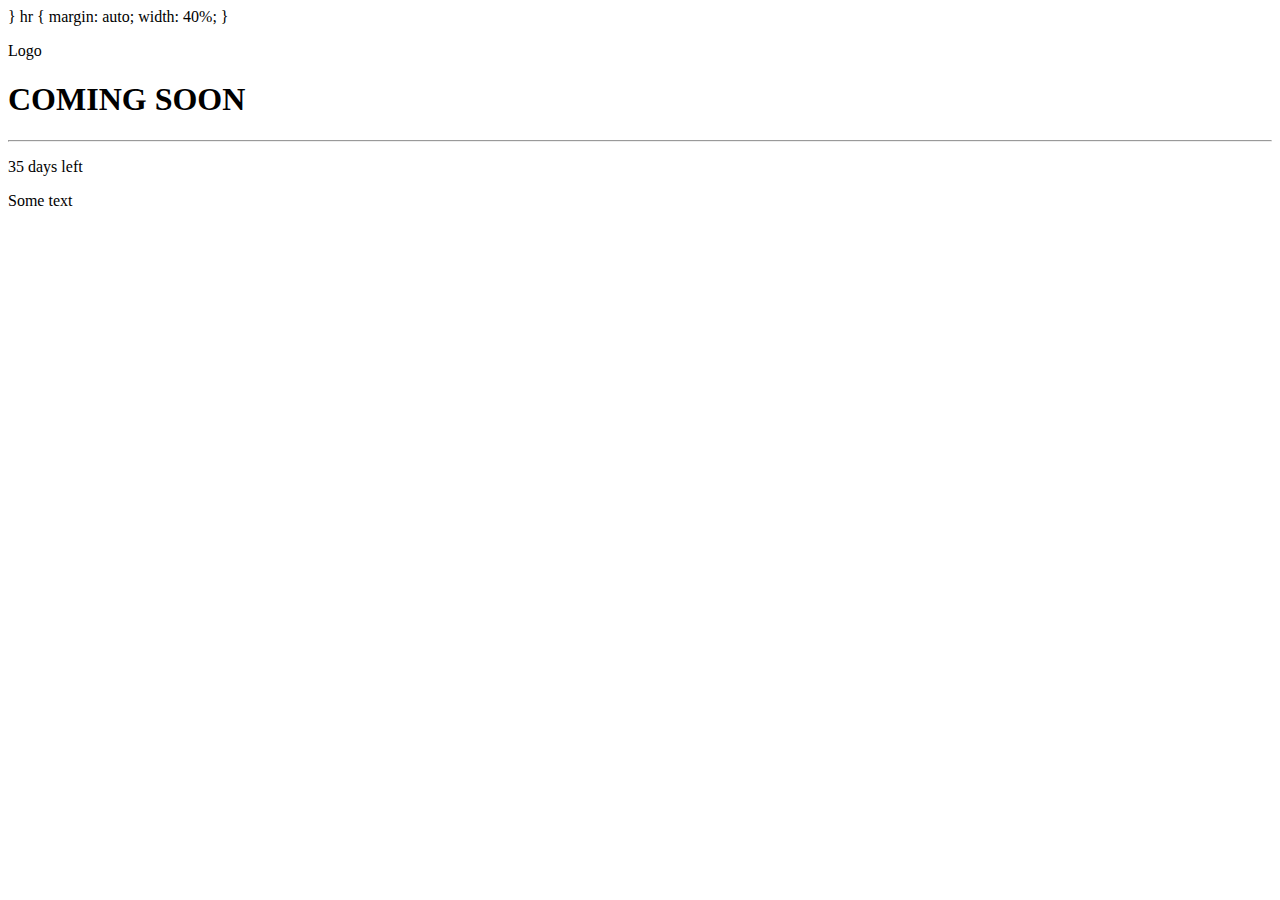
==== index.html @ 18222522 "Create index.html" ====
}

hr {
  margin: auto;
  width: 40%;
}
</style>
<body>

<div class="bgimg">
  <div class="topleft">
    <p>Logo</p>
  </div>
  <div class="middle">
    <h1>COMING SOON</h1>
    <hr>
    <p>35 days left</p>
  </div>
  <div class="bottomleft">
    <p>Some text</p>
  </div>
</div>

</body>
</html>
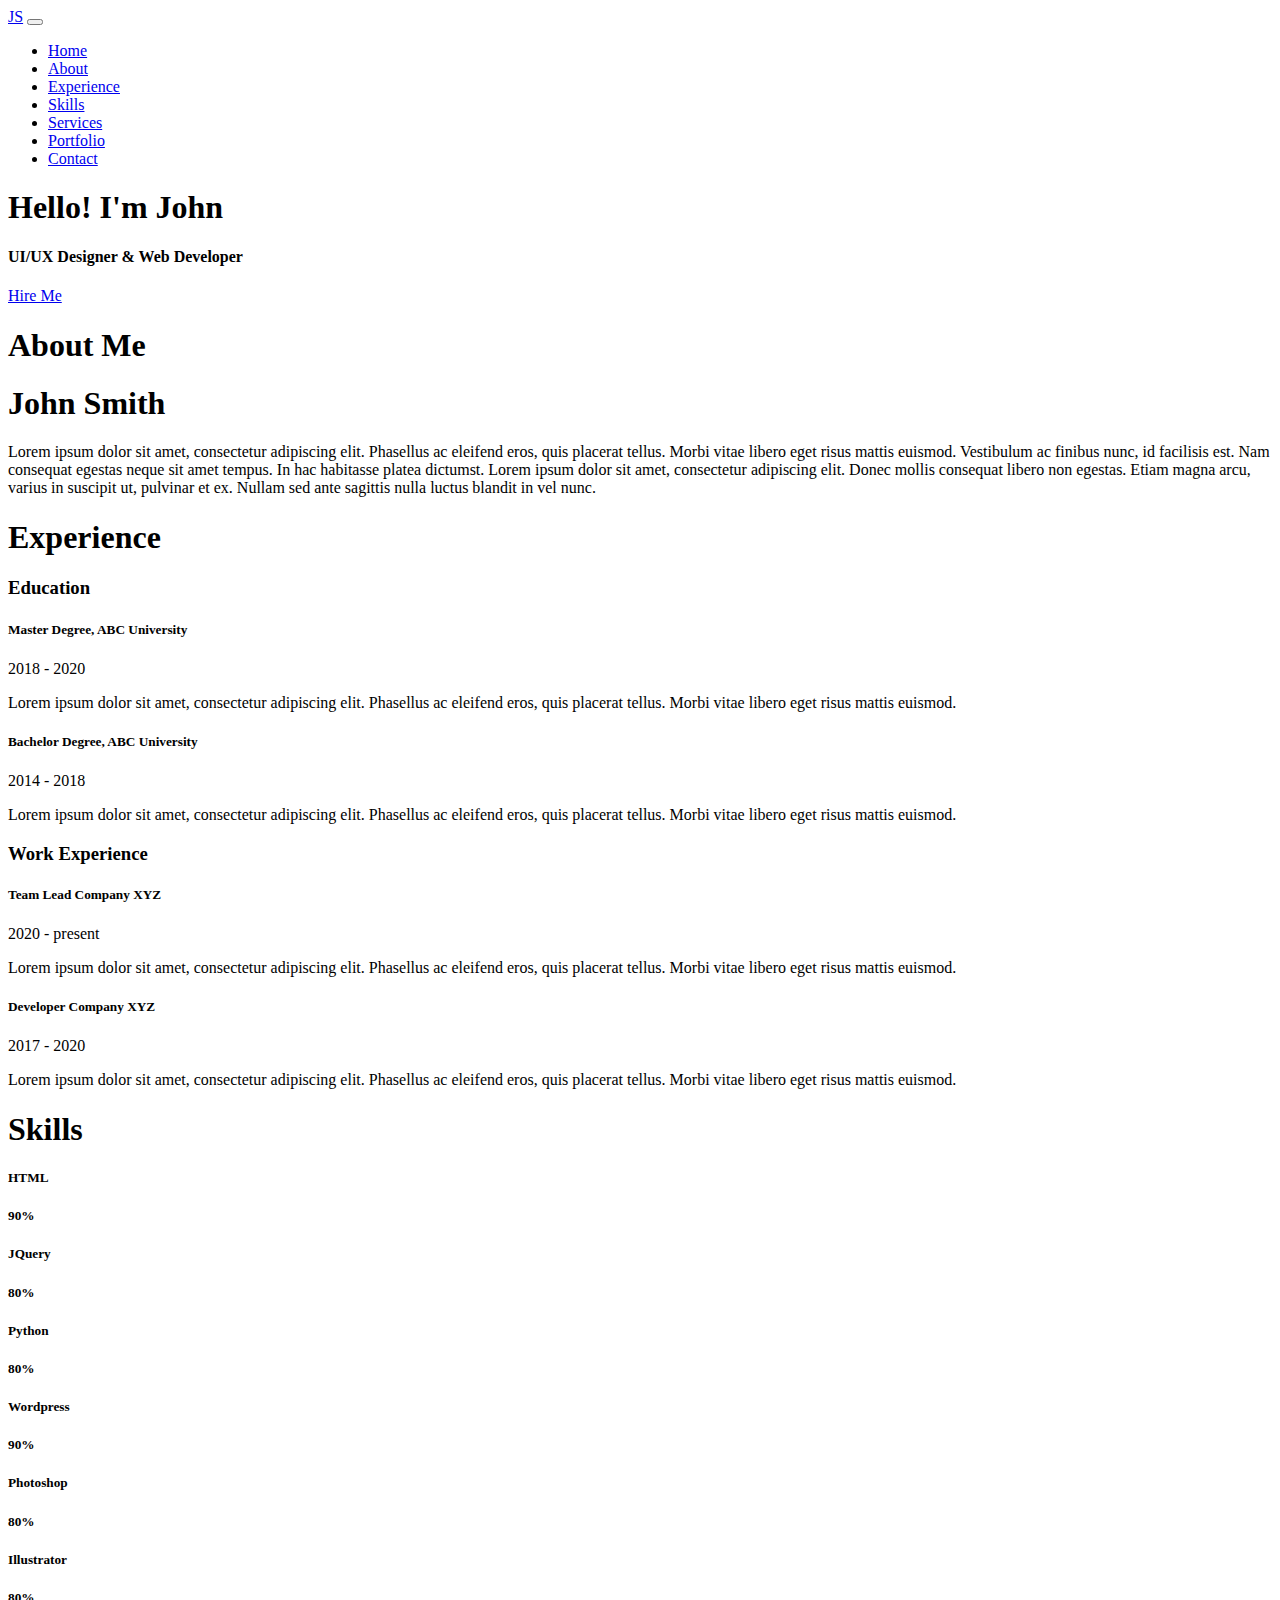
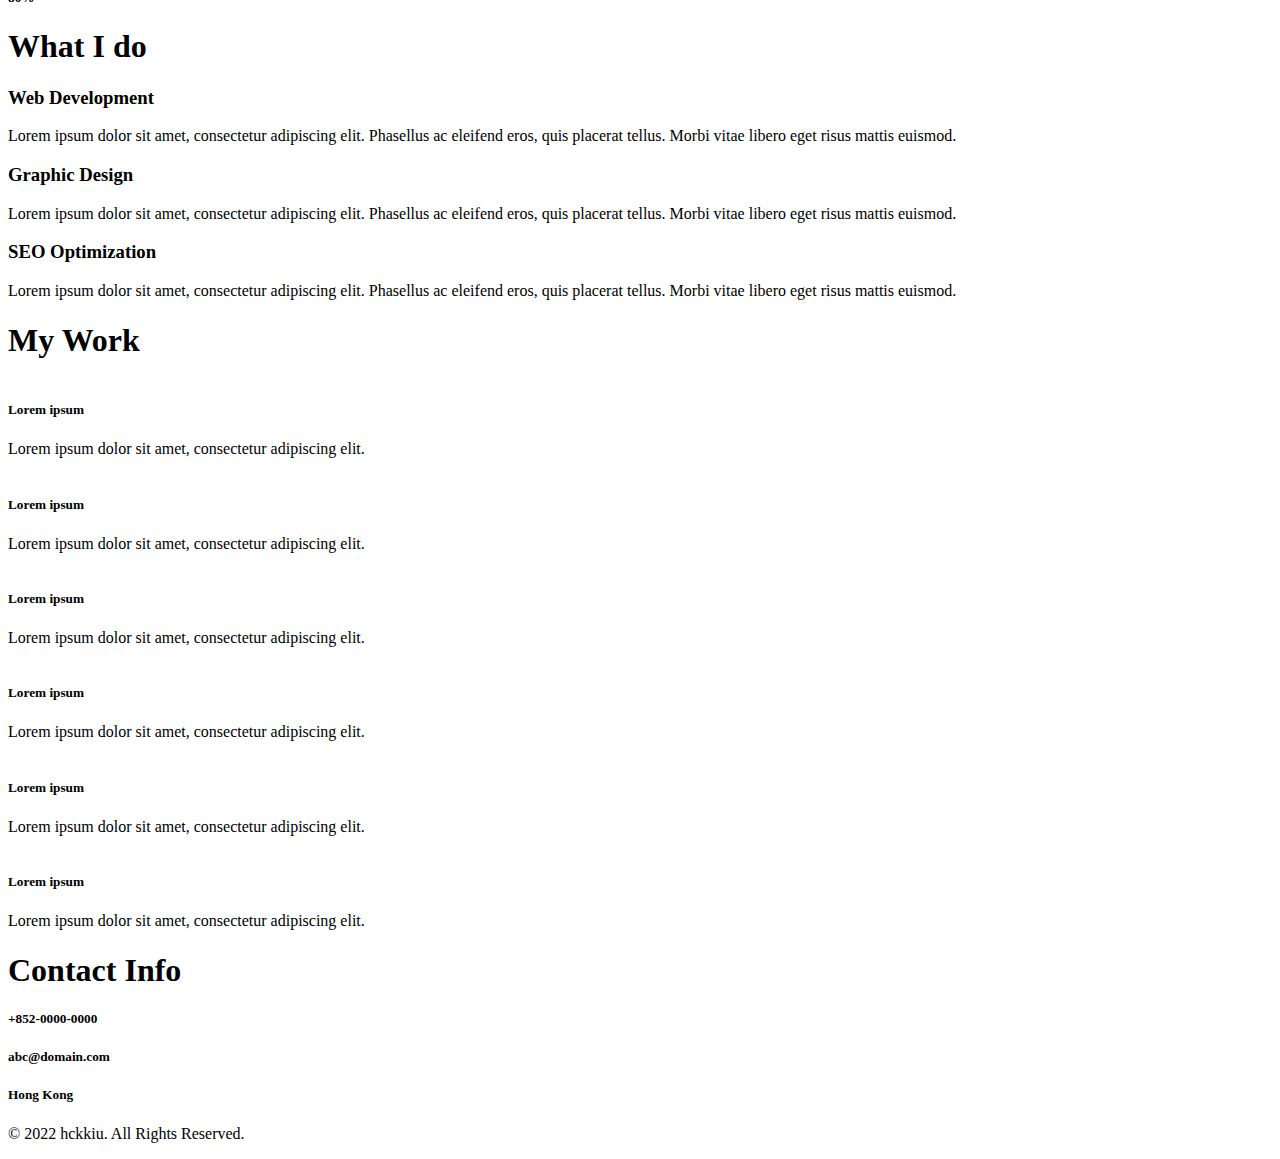
==== commit c8aed374: "Add files via upload" ====
--- a/index.html
+++ b/index.html
@@ -1,25 +1,341 @@
-}
-
-hr {
-  margin: auto;
-  width: 40%;
-}
-</style>
+<!-- View on GitHub
+https://hckkiu.github.io/resume-template/ -->
+
+
+
+<html>
+<head>
+    <meta charset="utf-8">
+    <meta name="viewport" content="width=device-width, initial-scale=1">
+    <link href="https://cdn.jsdelivr.net/npm/bootstrap@5.1.3/dist/css/bootstrap.min.css" rel="stylesheet" integrity="sha384-1BmE4kWBq78iYhFldvKuhfTAU6auU8tT94WrHftjDbrCEXSU1oBoqyl2QvZ6jIW3" crossorigin="anonymous">
+    <link rel="stylesheet" href="https://hckkiu.github.io/resume-template/style.css">
+    <link rel="stylesheet" href="https://hckkiu.github.io/resume-template/color.css">
+    <script src="https://kit.fontawesome.com/9209300180.js" crossorigin="anonymous"></script>
+    <title>John Smith | Web Developer</title>
+</head>
 <body>
 
-<div class="bgimg">
-  <div class="topleft">
-    <p>Logo</p>
-  </div>
-  <div class="middle">
-    <h1>COMING SOON</h1>
-    <hr>
-    <p>35 days left</p>
-  </div>
-  <div class="bottomleft">
-    <p>Some text</p>
-  </div>
-</div>
-
+    <nav class="navbar navbar-expand-lg navbar-light bg-white fixed-top" id="Navbar">
+        <div class="container">
+            <a class="navbar-brand text-accent-4 fw-bold" href="#">JS</a>
+            <button class="navbar-toggler" type="button" data-bs-toggle="collapse" data-bs-target="#navbarNav" aria-controls="navbarNav" aria-expanded="false" aria-label="Toggle navigation">
+                <span class="navbar-toggler-icon"></span>
+            </button>
+            <div class="collapse navbar-collapse" id="navbarNav">
+                <ul class="navbar-nav ms-auto">
+                    <li class="nav-item mx-2">
+                        <a class="nav-link" href="#Home">Home</a>
+                    </li>
+                    <li class="nav-item mx-2">
+                        <a class="nav-link" href="#About">About</a>
+                    </li>
+                    <li class="nav-item mx-2">
+                        <a class="nav-link" href="#Experience">Experience</a>
+                    </li>
+                    <li class="nav-item mx-2">
+                        <a class="nav-link" href="#Skills">Skills</a>
+                    </li>
+                    <li class="nav-item mx-2">
+                        <a class="nav-link" href="#Services">Services</a>
+                    </li>
+                    <li class="nav-item mx-2">
+                        <a class="nav-link" href="#Portfolio">Portfolio</a>
+                    </li>
+                    <li class="nav-item mx-2">
+                        <a class="nav-link" href="#Contact">Contact</a>
+                    </li>
+                </ul>
+            </div>
+        </div>
+    </nav>
+
+    <section id="Home">
+        <div class="container h-100">
+            <div class="row h-100">
+                <div class="col-12  col-md-10 mx-auto my-auto">
+                    <h1 class="display-3 fw-medium text-light-grey">Hello! I'm 
+                        <span class="fw-semibold text-accent-4">John</span>
+                    </h1>
+                    <h4 class="text-light-grey mb-4">UI/UX Designer & Web Developer</h4>
+                    <a class="btn bg-accent-4 text-white fw-medium" style="width: fit-content;" href="#Contact">Hire Me</a>
+                </div>
+            </div>
+        </div>
+    </section>
+
+    
+    <section class="bg-light-grey px-5" id="About">
+        <div class="container">
+            <div class="row">
+                <div class="col-12 col-md-4 my-auto">
+                    <h1 class="text-center pb-3">About Me</h3>
+                    <h1 class="display-4 text-center text-accent-4 text-cursive">John Smith</h1>
+                </div>
+                <div class="col-12 col-md-8 lh-lg">
+                    <p>Lorem ipsum dolor sit amet, consectetur adipiscing elit. Phasellus ac eleifend eros, quis placerat tellus. Morbi vitae libero eget risus mattis euismod. Vestibulum ac finibus nunc, id facilisis est. Nam consequat egestas neque sit amet tempus. In hac habitasse platea dictumst. Lorem ipsum dolor sit amet, consectetur adipiscing elit. Donec mollis consequat libero non egestas. Etiam magna arcu, varius in suscipit ut, pulvinar et ex. Nullam sed ante sagittis nulla luctus blandit in vel nunc.</p>
+                </div>
+            </div>
+        </div>
+    </section>
+    
+    <section class="bg-white" id="Experience">
+        <div class="container">
+            <div class="row">
+                <h1 class="col-12 text-center fw-semibold py-3">Experience</h1>
+            </div>
+            <div class="row">
+                <div class="col-12 col-md-6 px-5 py-4">
+                    <i class="fa-solid fa-graduation-cap h1"></i>
+                    <h3 class="ps-2 py-2 fw-semibold d-inline-block">Education</h3>
+                    <div class="pb-3">
+                        <h5>Master Degree, <span class="text-accent-4 fw-bold">ABC University</span></h5>
+                        <p class="mb-0 py-1 fst-italic">2018 - 2020</p>
+                        <p>Lorem ipsum dolor sit amet, consectetur adipiscing elit. Phasellus ac eleifend eros, quis placerat tellus. Morbi vitae libero eget risus mattis euismod. </p>
+                    </div>
+                    <div class="pb-3">
+                        <h5>Bachelor Degree, <span class="text-accent-4 fw-bold">ABC University</span></h5>
+                        <p class="mb-0 py-1 fst-italic">2014 - 2018</p>
+                        <p>Lorem ipsum dolor sit amet, consectetur adipiscing elit. Phasellus ac eleifend eros, quis placerat tellus. Morbi vitae libero eget risus mattis euismod. </p>
+                    </div>
+                </div>
+                <div class="col-12 col-md-6 px-5 py-4  border-start">
+                    <i class="fa-solid fa-briefcase h1"></i>
+                    <h3 class="ps-2 py-2 fw-semibold d-inline-block">Work Experience</h3>
+                    <div class="pb-3">
+                        <h5>Team Lead <span class="text-accent-4 fw-bold">Company XYZ</span></h5>
+                        <p class="mb-0 py-1 fst-italic">2020 - present</p>
+                        <p>Lorem ipsum dolor sit amet, consectetur adipiscing elit. Phasellus ac eleifend eros, quis placerat tellus. Morbi vitae libero eget risus mattis euismod. </p>
+                    </div>
+                    <div class="pb-3">
+                        <h5>Developer <span class="text-accent-4 fw-bold">Company XYZ</span></h5>
+                        <p class="mb-0 py-1 fst-italic">2017 - 2020</p>
+                        <p>Lorem ipsum dolor sit amet, consectetur adipiscing elit. Phasellus ac eleifend eros, quis placerat tellus. Morbi vitae libero eget risus mattis euismod. </p>
+                    </div>
+                </div>
+            </div>
+        </div>
+    </section>
+
+    <section class="bg-light-grey" id="Skills">
+        <div class="container">
+            <div class="row">
+                <h1 class="col-12 text-center fw-semibold py-3">Skills</h1>
+            </div>
+            <div class="row">
+                <div class="col-12 col-md-6 px-5 pt-4 pt-0 pt-md-4">
+                    <div class="row py-3">
+                        <div class="col-12 col-md-4">
+                            <h5 class="d-inline-block pe-1 pe-5">HTML</h5>
+                        </div>
+                        <div class="col-12 col-md-8">
+                            <span class="bg-accent-4 skills-circle"></span>
+                            <span class="bg-accent-4 skills-circle"></span>
+                            <span class="bg-accent-4 skills-circle"></span>
+                            <span class="bg-accent-4 skills-circle"></span>
+                            <span class="bg-accent-4 skills-circle"></span>
+                            <span class="bg-accent-4 skills-circle"></span>
+                            <span class="bg-accent-4 skills-circle"></span>
+                            <span class="bg-accent-4 skills-circle"></span>
+                            <span class="bg-accent-4 skills-circle"></span>
+                            <span class="bg-light-grey-2 skills-circle"></span>
+                            <h5 class="d-inline-block ms-2 px-3 py-1 text-white fw-bold bg-accent-4" style="border-radius: 8px;">90%</h5>
+                        </div>
+                    </div>
+                    <div class="row py-3">
+                        <div class="col-12 col-md-4">
+                            <h5 class="d-inline-block pe-1 pe-5">JQuery</h5>
+                        </div>
+                        <div class="col-12 col-md-8">
+                        <span class="bg-accent-4 skills-circle"></span>
+                        <span class="bg-accent-4 skills-circle"></span>
+                        <span class="bg-accent-4 skills-circle"></span>
+                        <span class="bg-accent-4 skills-circle"></span>
+                        <span class="bg-accent-4 skills-circle"></span>
+                        <span class="bg-accent-4 skills-circle"></span>
+                        <span class="bg-accent-4 skills-circle"></span>
+                        <span class="bg-accent-4 skills-circle"></span>
+                        <span class="bg-light-grey-2 skills-circle"></span>
+                        <span class="bg-light-grey-2 skills-circle"></span>
+                        <h5 class="d-inline-block ms-2 px-3 py-1 text-white fw-bold bg-accent-4" style="border-radius: 8px;">80%</h5>
+                    </div>
+                    </div>
+                    <div class="row py-3">
+                        <div class="col-12 col-md-4">
+                            <h5 class="d-inline-block pe-1 pe-5">Python</h5>
+                        </div>
+                        <div class="col-12 col-md-8">
+                        <span class="bg-accent-4 skills-circle"></span>
+                        <span class="bg-accent-4 skills-circle"></span>
+                        <span class="bg-accent-4 skills-circle"></span>
+                        <span class="bg-accent-4 skills-circle"></span>
+                        <span class="bg-accent-4 skills-circle"></span>
+                        <span class="bg-accent-4 skills-circle"></span>
+                        <span class="bg-accent-4 skills-circle"></span>
+                        <span class="bg-accent-4 skills-circle"></span>
+                        <span class="bg-light-grey-2 skills-circle"></span>
+                        <span class="bg-light-grey-2 skills-circle"></span>
+                        <h5 class="d-inline-block ms-2 px-3 py-1 text-white fw-bold bg-accent-4" style="border-radius: 8px;">80%</h5>
+                    </div>
+                    </div>
+                </div>
+                <div class="col-12 col-md-6 px-5 pt-0 pt-md-4 pb-4">
+                    <div class="row py-3">
+                        <div class="col-12 col-md-4">
+                            <h5 class="d-inline-block pe-1 pe-5">Wordpress</h5>
+                        </div>
+                        <div class="col-12 col-md-8">
+                            <span class="bg-accent-4 skills-circle"></span>
+                            <span class="bg-accent-4 skills-circle"></span>
+                            <span class="bg-accent-4 skills-circle"></span>
+                            <span class="bg-accent-4 skills-circle"></span>
+                            <span class="bg-accent-4 skills-circle"></span>
+                            <span class="bg-accent-4 skills-circle"></span>
+                            <span class="bg-accent-4 skills-circle"></span>
+                            <span class="bg-accent-4 skills-circle"></span>
+                            <span class="bg-accent-4 skills-circle"></span>
+                            <span class="bg-light-grey-2 skills-circle"></span>
+                            <h5 class="d-inline-block ms-2 px-3 py-1 text-white fw-bold bg-accent-4" style="border-radius: 8px;">90%</h5>
+                        </div>
+                    </div>
+                    <div class="row py-3">
+                        <div class="col-12 col-md-4">
+                            <h5 class="d-inline-block pe-1 pe-5">Photoshop</h5>
+                        </div>
+                        <div class="col-12 col-md-8">
+                        <span class="bg-accent-4 skills-circle"></span>
+                        <span class="bg-accent-4 skills-circle"></span>
+                        <span class="bg-accent-4 skills-circle"></span>
+                        <span class="bg-accent-4 skills-circle"></span>
+                        <span class="bg-accent-4 skills-circle"></span>
+                        <span class="bg-accent-4 skills-circle"></span>
+                        <span class="bg-accent-4 skills-circle"></span>
+                        <span class="bg-accent-4 skills-circle"></span>
+                        <span class="bg-light-grey-2 skills-circle"></span>
+                        <span class="bg-light-grey-2 skills-circle"></span>
+                        <h5 class="d-inline-block ms-2 px-3 py-1 text-white fw-bold bg-accent-4" style="border-radius: 8px;">80%</h5>
+                    </div>
+                    </div>
+                    <div class="row py-3">
+                        <div class="col-12 col-md-4">
+                            <h5 class="d-inline-block pe-1 pe-5">Illustrator</h5>
+                        </div>
+                        <div class="col-12 col-md-8">
+                        <span class="bg-accent-4 skills-circle"></span>
+                        <span class="bg-accent-4 skills-circle"></span>
+                        <span class="bg-accent-4 skills-circle"></span>
+                        <span class="bg-accent-4 skills-circle"></span>
+                        <span class="bg-accent-4 skills-circle"></span>
+                        <span class="bg-accent-4 skills-circle"></span>
+                        <span class="bg-accent-4 skills-circle"></span>
+                        <span class="bg-accent-4 skills-circle"></span>
+                        <span class="bg-light-grey-2 skills-circle"></span>
+                        <span class="bg-light-grey-2 skills-circle"></span>
+                        <h5 class="d-inline-block ms-2 px-3 py-1 text-white fw-bold bg-accent-4" style="border-radius: 8px;">80%</h5>
+                    </div>
+                    </div>
+                </div>
+            </div>
+        </div>
+    </section>
+
+    <section class="bg-white" id="Services">
+        <div class="container">
+            <div class="row">
+                <h1 class="col-12 text-center fw-semibold py-3">What I do</h1>
+            </div>
+            <div class="row">
+                <div class="col-12 col-md-4 px-5 py-4">
+                    <i class="fa-solid fa-code h1 text-accent-1"></i>
+                    <h3 class="py-2 fw-semibold text-accent-1">Web Development</h3>
+                    <p class="lh-lg">Lorem ipsum dolor sit amet, consectetur adipiscing elit. Phasellus ac eleifend eros, quis placerat tellus. Morbi vitae libero eget risus mattis euismod. </p>
+                </div>
+                <div class="col-12 col-md-4 px-5 py-4  border-start border-end">
+                    <i class="fa-solid fa-pen-nib h1 text-accent-3"></i>
+                    <h3 class="py-2 fw-semibold text-accent-3">Graphic Design</h3>
+                    <p class="lh-lg">Lorem ipsum dolor sit amet, consectetur adipiscing elit. Phasellus ac eleifend eros, quis placerat tellus. Morbi vitae libero eget risus mattis euismod. </p>
+                </div>
+                <div class="col-12 col-md-4 px-5 py-4">
+                    <i class="fa-solid fa-magnifying-glass h1 text-accent-2"></i>
+                    <h3 class="py-2 fw-semibold text-accent-2">SEO Optimization</h3>
+                    <p class="lh-lg">Lorem ipsum dolor sit amet, consectetur adipiscing elit. Phasellus ac eleifend eros, quis placerat tellus. Morbi vitae libero eget risus mattis euismod. </p>
+                </div>
+            </div>
+        </div>
+    </section>
+
+    <section class="bg-light-grey" id="Portfolio">
+        <div class="container">
+            <div class="row">
+                <h1 class="col-12 text-center fw-semibold py-3">My Work</h1>
+            </div>
+            <div class="row">
+                <div class="mx-auto col-10 row">
+                    <div class="col-12 col-md-4">
+                        <img class="w-100" style="border-radius: 12px;" src="img/portfolio-1.jpeg" alt="">
+                        <h5 class="pt-3">Lorem ipsum</h5>
+                        <p class="pb-4">Lorem ipsum dolor sit amet, consectetur adipiscing elit. </p>
+                    </div>
+                    <div class="col-12 col-md-4 square">
+                        <img class="w-100" style="border-radius: 12px;" src="img/portfolio-2.jpeg" alt="">
+                        <h5 class="pt-3">Lorem ipsum</h5>
+                        <p class="pb-4">Lorem ipsum dolor sit amet, consectetur adipiscing elit. </p>
+                    </div>
+                    <div class="col-12 col-md-4 square">
+                        <img class="w-100" style="border-radius: 12px;" src="img/portfolio-3.jpeg" alt="">
+                        <h5 class="pt-3">Lorem ipsum</h5>
+                        <p class="pb-4">Lorem ipsum dolor sit amet, consectetur adipiscing elit. </p>
+                    </div>
+                </div>
+            </div>
+            <div class="row">
+                <div class="mx-auto col-10 row">
+                    <div class="col-12 col-md-4 square">
+                        <img class="w-100" style="border-radius: 12px;" src="img/portfolio-4.jpeg" alt="">
+                        <h5 class="pt-4">Lorem ipsum</h5>
+                        <p class="pb-4">Lorem ipsum dolor sit amet, consectetur adipiscing elit. </p>
+                    </div>
+                    <div class="col-12 col-md-4 square">
+                        <img class="w-100" style="border-radius: 12px;" src="img/portfolio-5.jpeg" alt="">
+                        <h5 class="pt-4">Lorem ipsum</h5>
+                        <p class="pb-4">Lorem ipsum dolor sit amet, consectetur adipiscing elit. </p>
+                    </div>
+                    <div class="col-12 col-md-4 square">
+                        <img class="w-100" style="border-radius: 12px;" src="img/portfolio-6.jpeg" alt="">
+                        <h5 class="pt-4">Lorem ipsum</h5>
+                        <p class="pb-4">Lorem ipsum dolor sit amet, consectetur adipiscing elit. </p>
+                    </div>
+                </div>
+            </div>
+        </div>
+    </section>
+
+    <section class="bg-white" id="Contact">
+        <div class="container">
+            <div class="row">
+                <h1 class="col-12 text-center fw-semibold py-3">Contact Info</h1>
+            </div>
+            <div class="row">
+                <div class="col-12 col-md-4 px-5 py-2 py-md-4">
+                    <i class="fa-solid fa-phone h1 text-accent-4 d-block text-center"></i>
+                    <h5 class="lh-lg text-center">+852-0000-0000</h5>
+                </div>
+                <div class="col-12 col-md-4 px-5 py-2 py-md-4">
+                    <i class="fa-solid fa-at h1 text-accent-4 d-block text-center"></i>
+                    <h5 class="lh-lg text-center">abc@domain.com</h5>
+                </div>
+                <div class="col-12 col-md-4 px-5 py-2 py-md-4">
+                    <i class="fa-solid fa-location-dot h1 text-accent-4 d-block text-center"></i>
+                    <h5 class="lh-lg text-center">Hong Kong</h5>
+                </div>
+            </div>
+        </div>
+    </section>
+
+    <section class="p-0" id="Footer">
+        <p class="text-center text-white bg-dark-grey m-0 py-4">&copy; 2022 hckkiu. All Rights Reserved.</p>
+    </section>
+
+    <script src="https://cdn.jsdelivr.net/npm/@popperjs/core@2.10.2/dist/umd/popper.min.js" integrity="sha384-7+zCNj/IqJ95wo16oMtfsKbZ9ccEh31eOz1HGyDuCQ6wgnyJNSYdrPa03rtR1zdB" crossorigin="anonymous"></script>
+    <script src="https://cdn.jsdelivr.net/npm/bootstrap@5.1.3/dist/js/bootstrap.min.js" integrity="sha384-QJHtvGhmr9XOIpI6YVutG+2QOK9T+ZnN4kzFN1RtK3zEFEIsxhlmWl5/YESvpZ13" crossorigin="anonymous"></script>
 </body>
-</html>
+</html>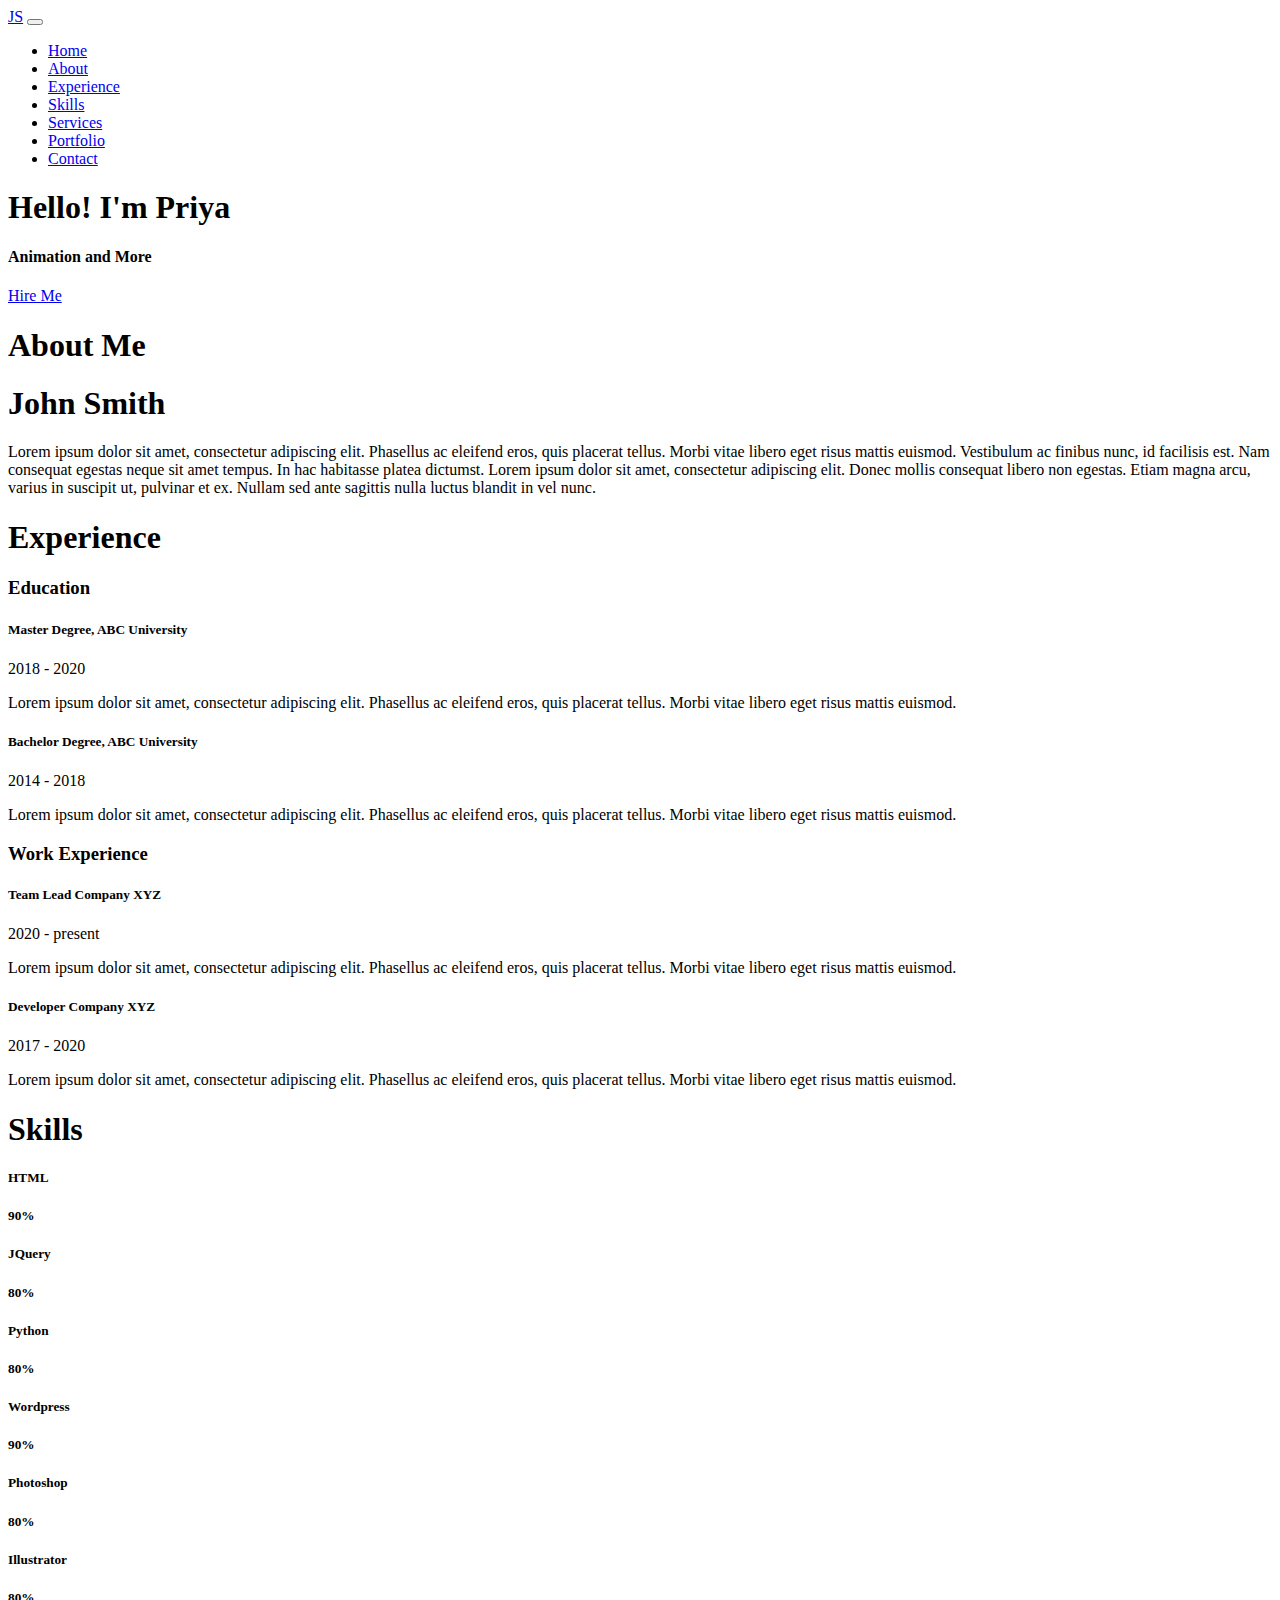
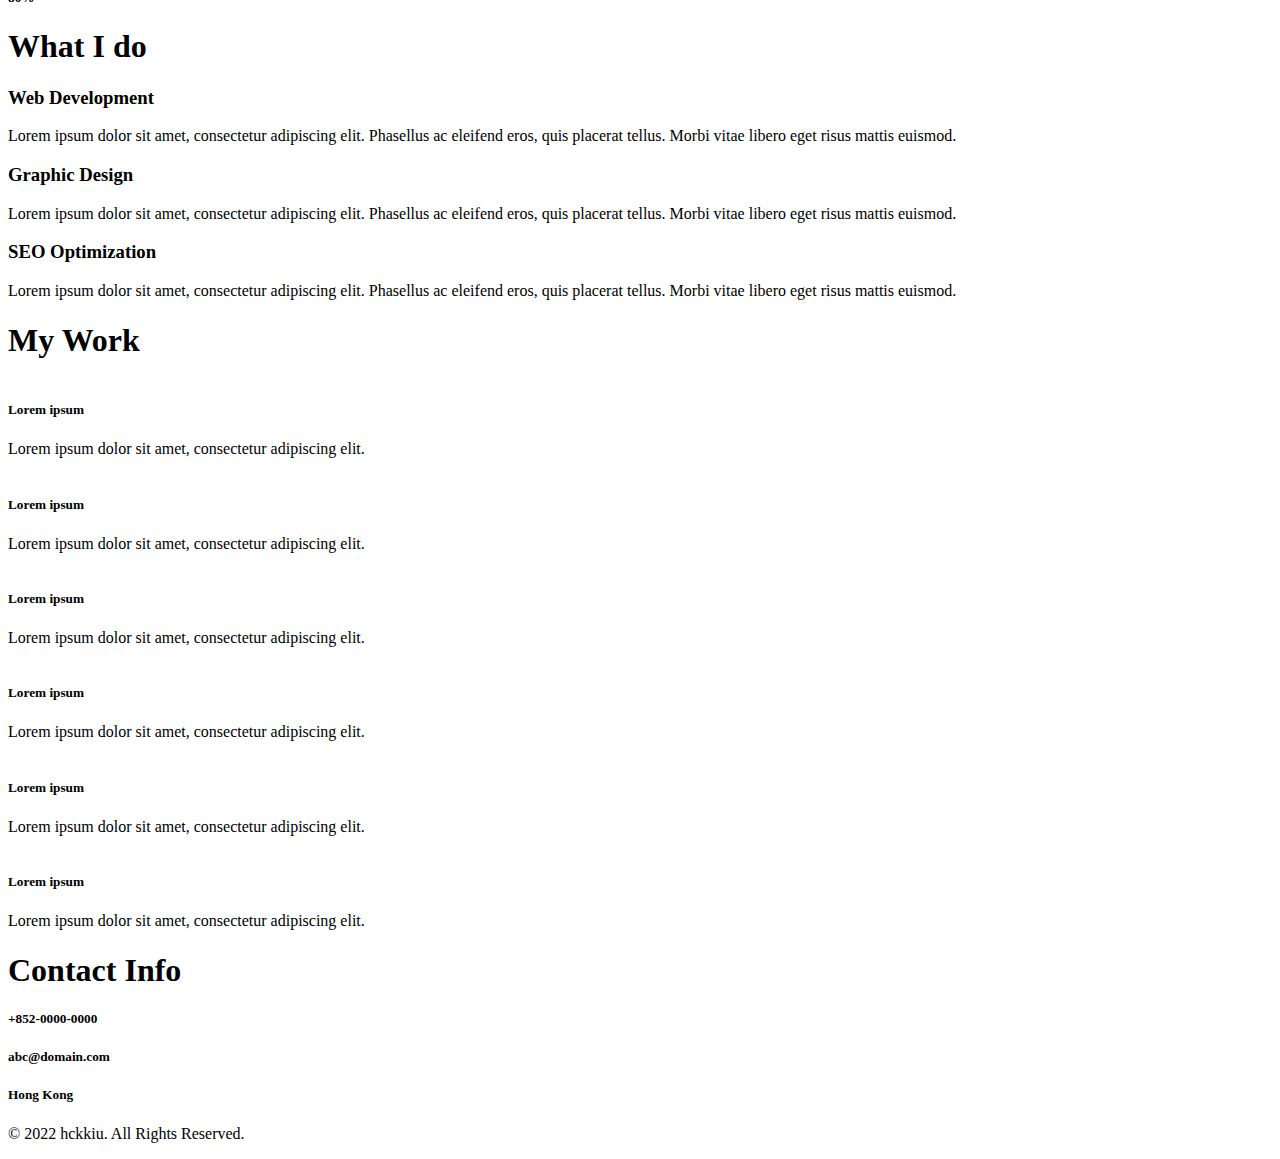
==== commit 7b6927c4: "Update index.html" ====
--- a/index.html
+++ b/index.html
@@ -54,9 +54,9 @@
             <div class="row h-100">
                 <div class="col-12  col-md-10 mx-auto my-auto">
                     <h1 class="display-3 fw-medium text-light-grey">Hello! I'm 
-                        <span class="fw-semibold text-accent-4">John</span>
+                        <span class="fw-semibold text-accent-4">Priya</span>
                     </h1>
-                    <h4 class="text-light-grey mb-4">UI/UX Designer & Web Developer</h4>
+                    <h4 class="text-light-grey mb-4">Animation and More</h4>
                     <a class="btn bg-accent-4 text-white fw-medium" style="width: fit-content;" href="#Contact">Hire Me</a>
                 </div>
             </div>
@@ -338,4 +338,4 @@
     <script src="https://cdn.jsdelivr.net/npm/@popperjs/core@2.10.2/dist/umd/popper.min.js" integrity="sha384-7+zCNj/IqJ95wo16oMtfsKbZ9ccEh31eOz1HGyDuCQ6wgnyJNSYdrPa03rtR1zdB" crossorigin="anonymous"></script>
     <script src="https://cdn.jsdelivr.net/npm/bootstrap@5.1.3/dist/js/bootstrap.min.js" integrity="sha384-QJHtvGhmr9XOIpI6YVutG+2QOK9T+ZnN4kzFN1RtK3zEFEIsxhlmWl5/YESvpZ13" crossorigin="anonymous"></script>
 </body>
-</html>+</html>
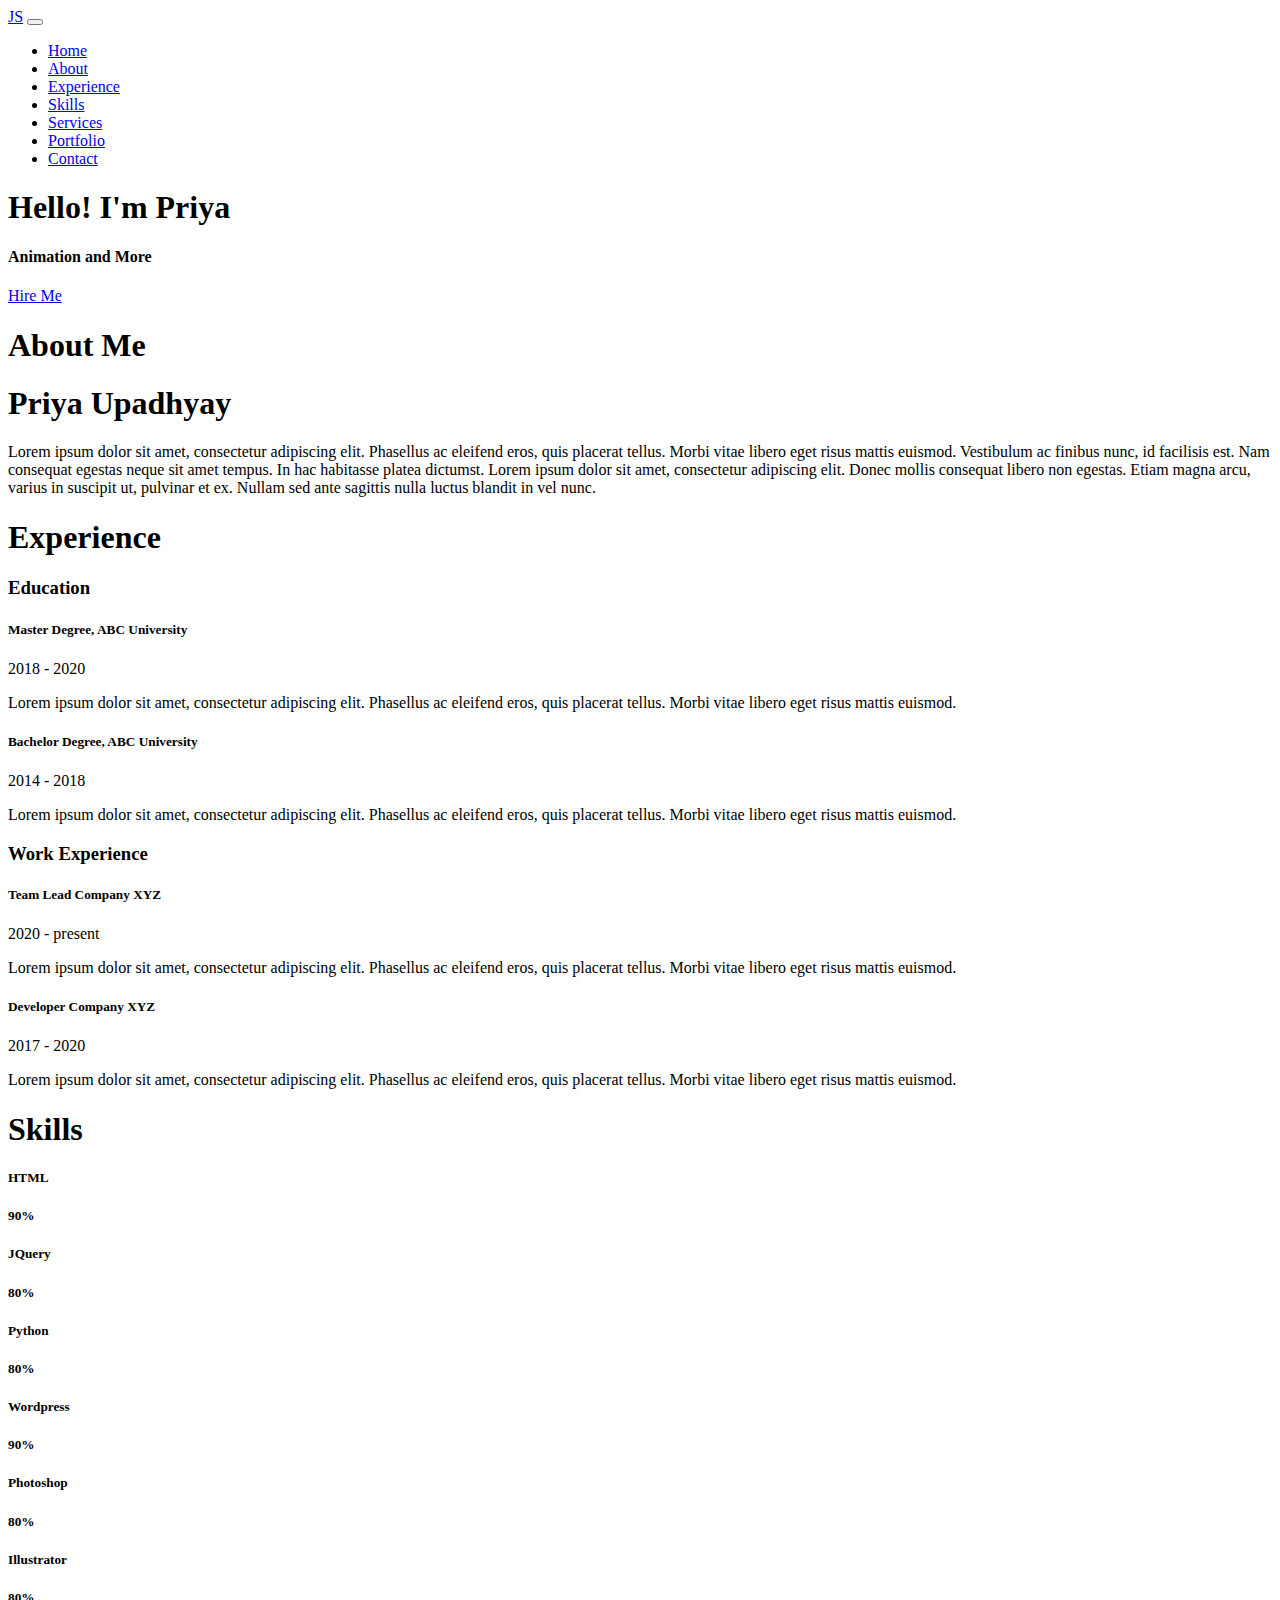
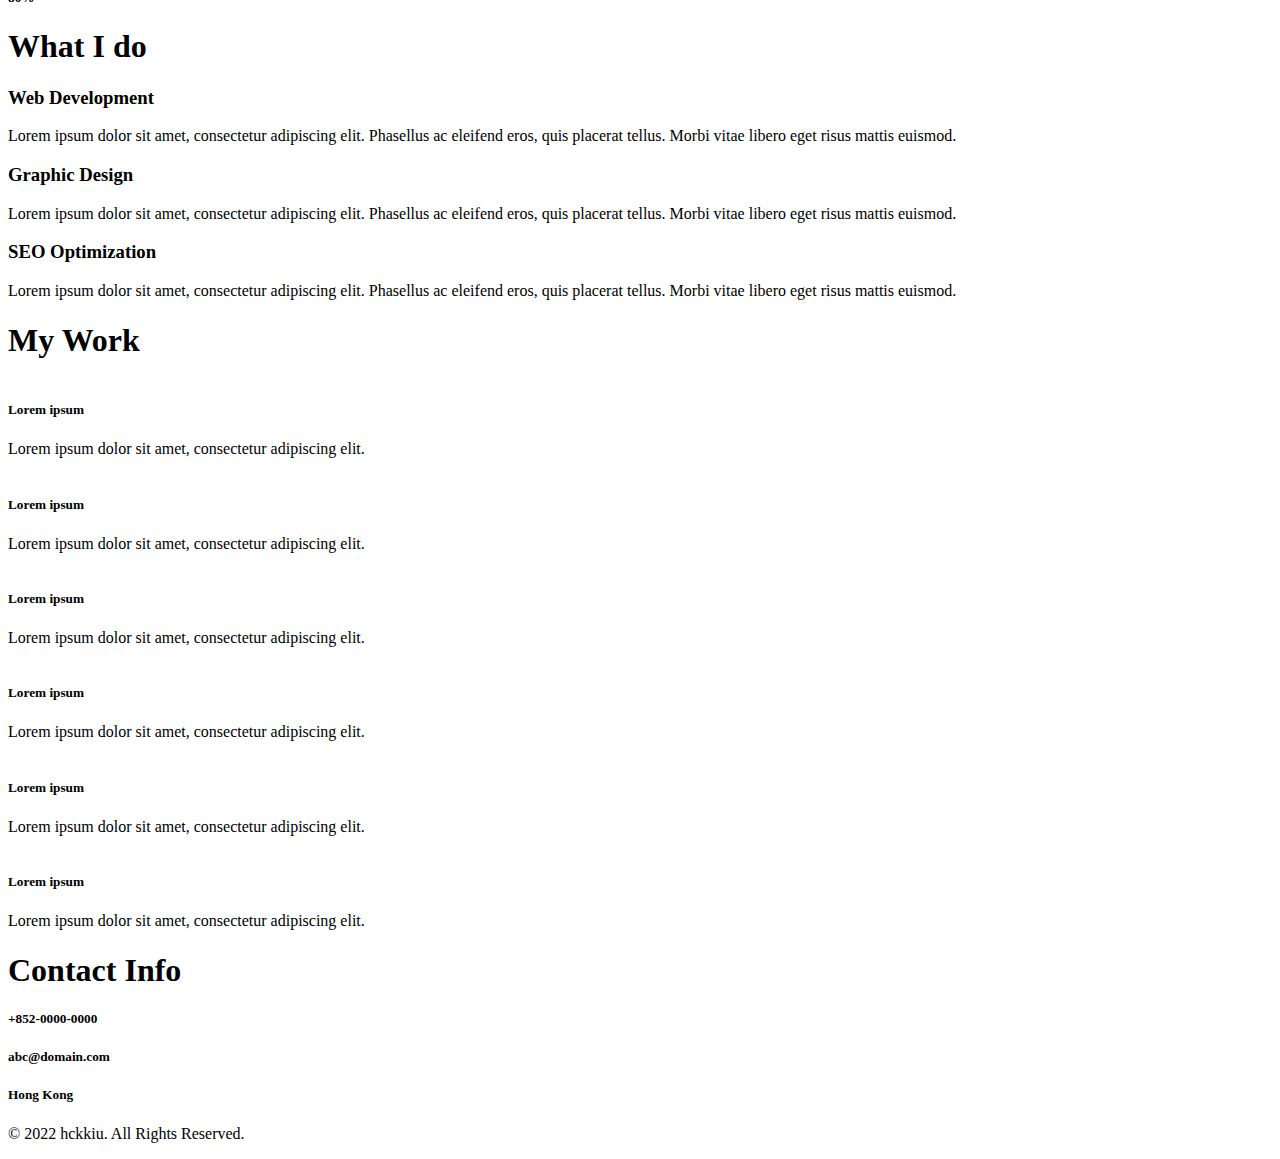
==== commit 09138d9a: "Changing Name" ====
--- a/index.html
+++ b/index.html
@@ -69,7 +69,7 @@
             <div class="row">
                 <div class="col-12 col-md-4 my-auto">
                     <h1 class="text-center pb-3">About Me</h3>
-                    <h1 class="display-4 text-center text-accent-4 text-cursive">John Smith</h1>
+                    <h1 class="display-4 text-center text-accent-4 text-cursive">Priya Upadhyay</h1>
                 </div>
                 <div class="col-12 col-md-8 lh-lg">
                     <p>Lorem ipsum dolor sit amet, consectetur adipiscing elit. Phasellus ac eleifend eros, quis placerat tellus. Morbi vitae libero eget risus mattis euismod. Vestibulum ac finibus nunc, id facilisis est. Nam consequat egestas neque sit amet tempus. In hac habitasse platea dictumst. Lorem ipsum dolor sit amet, consectetur adipiscing elit. Donec mollis consequat libero non egestas. Etiam magna arcu, varius in suscipit ut, pulvinar et ex. Nullam sed ante sagittis nulla luctus blandit in vel nunc.</p>
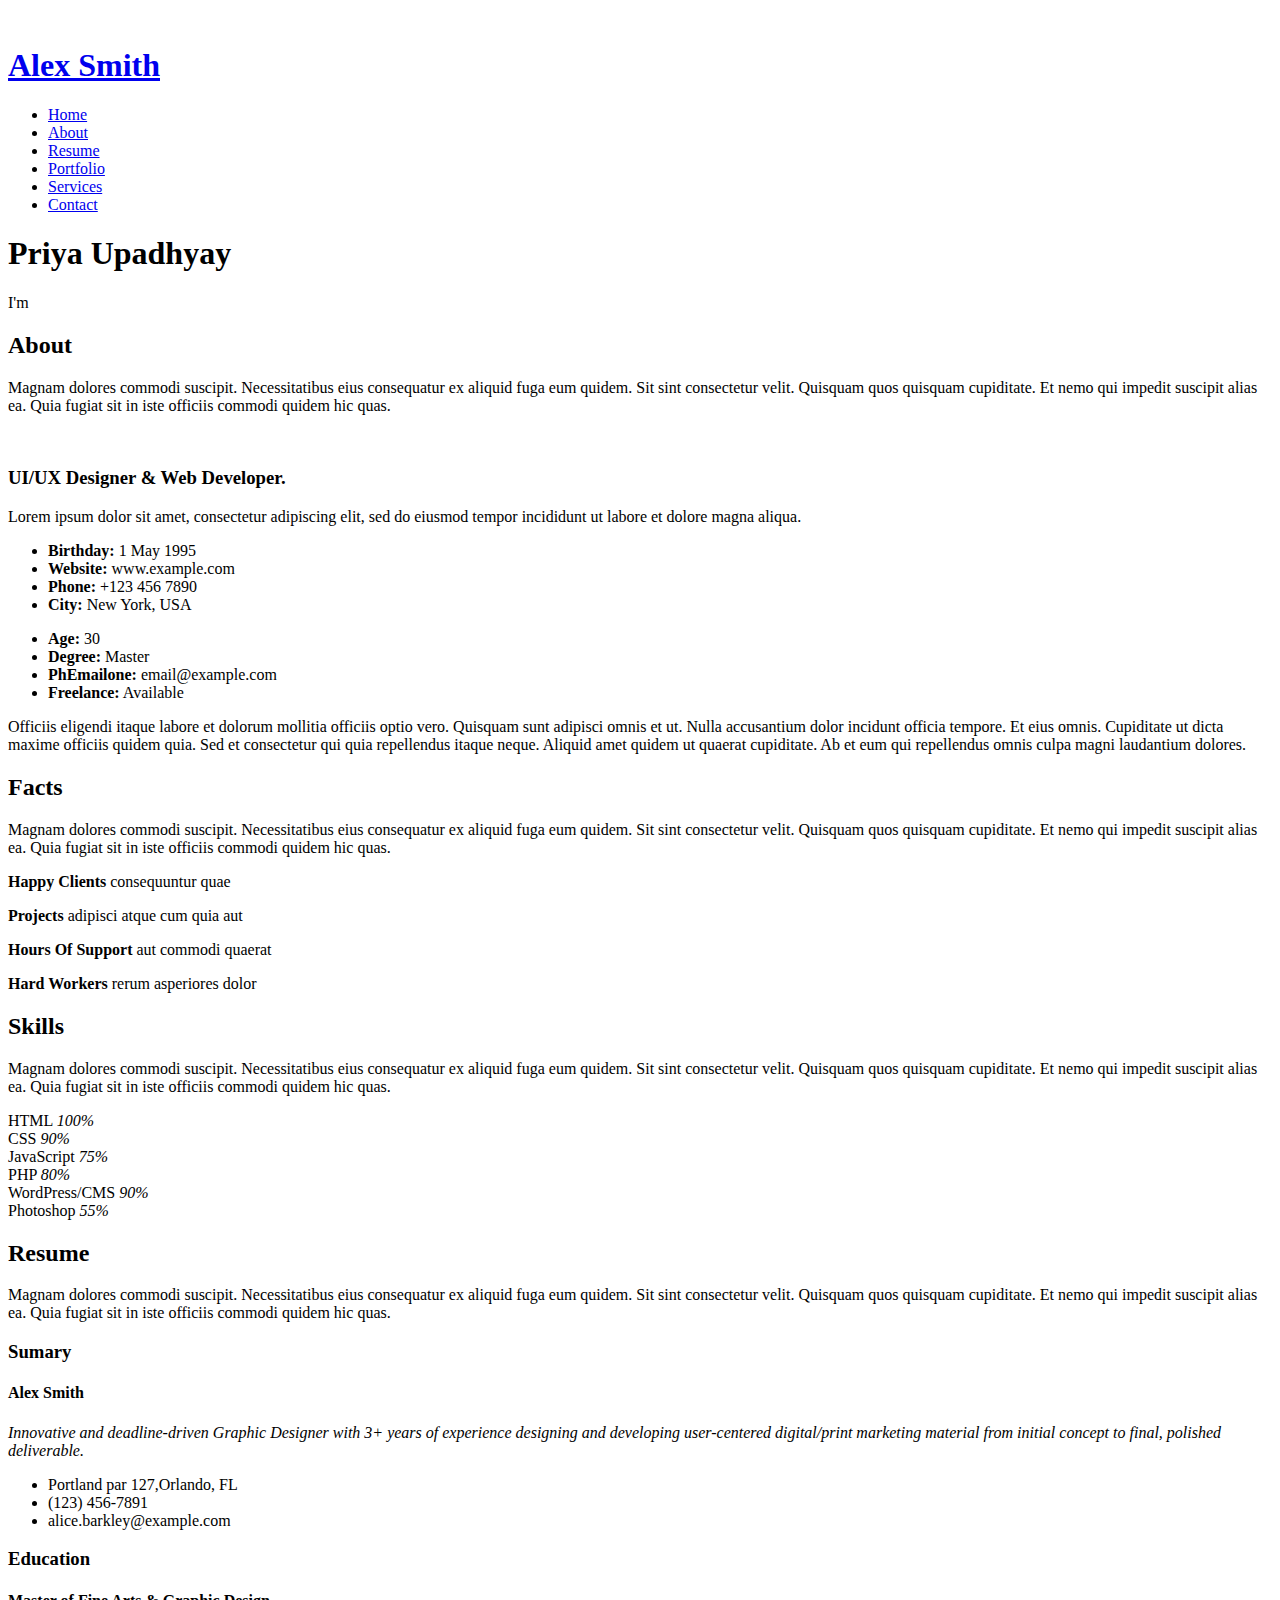
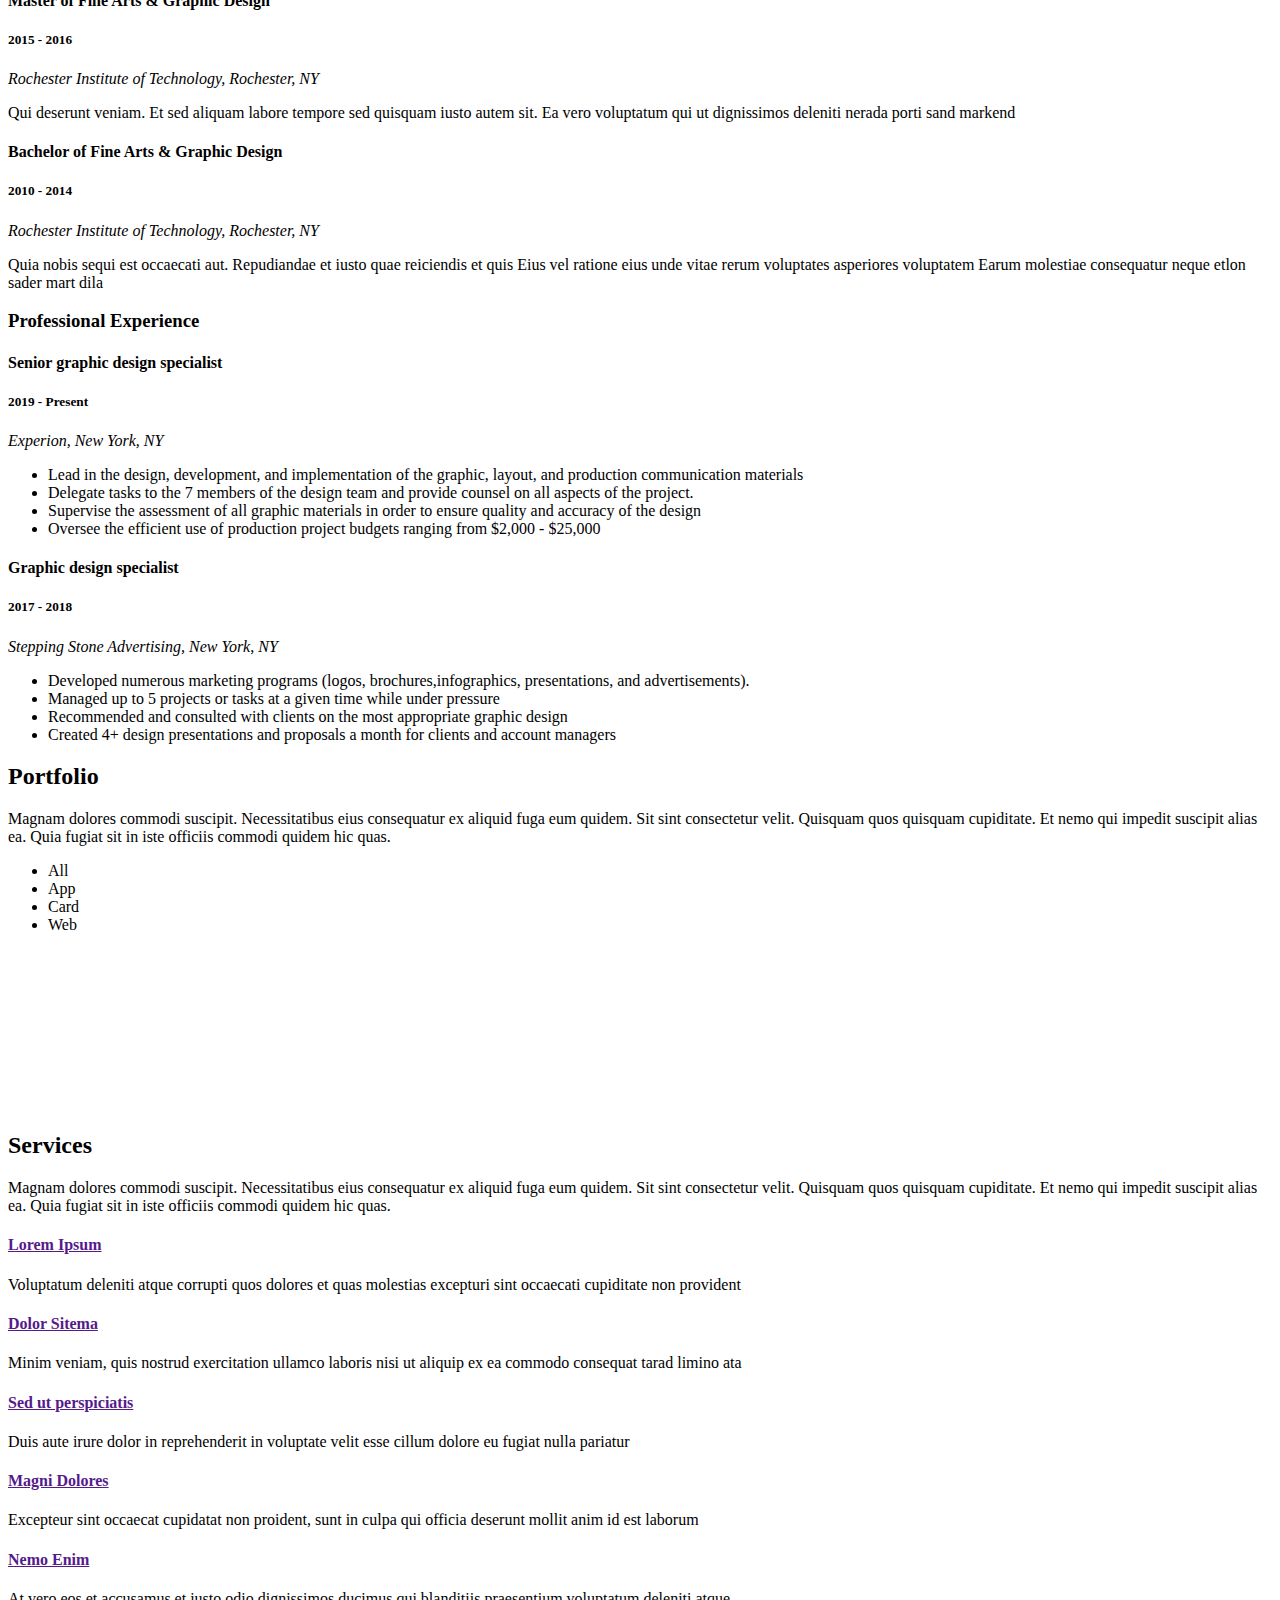
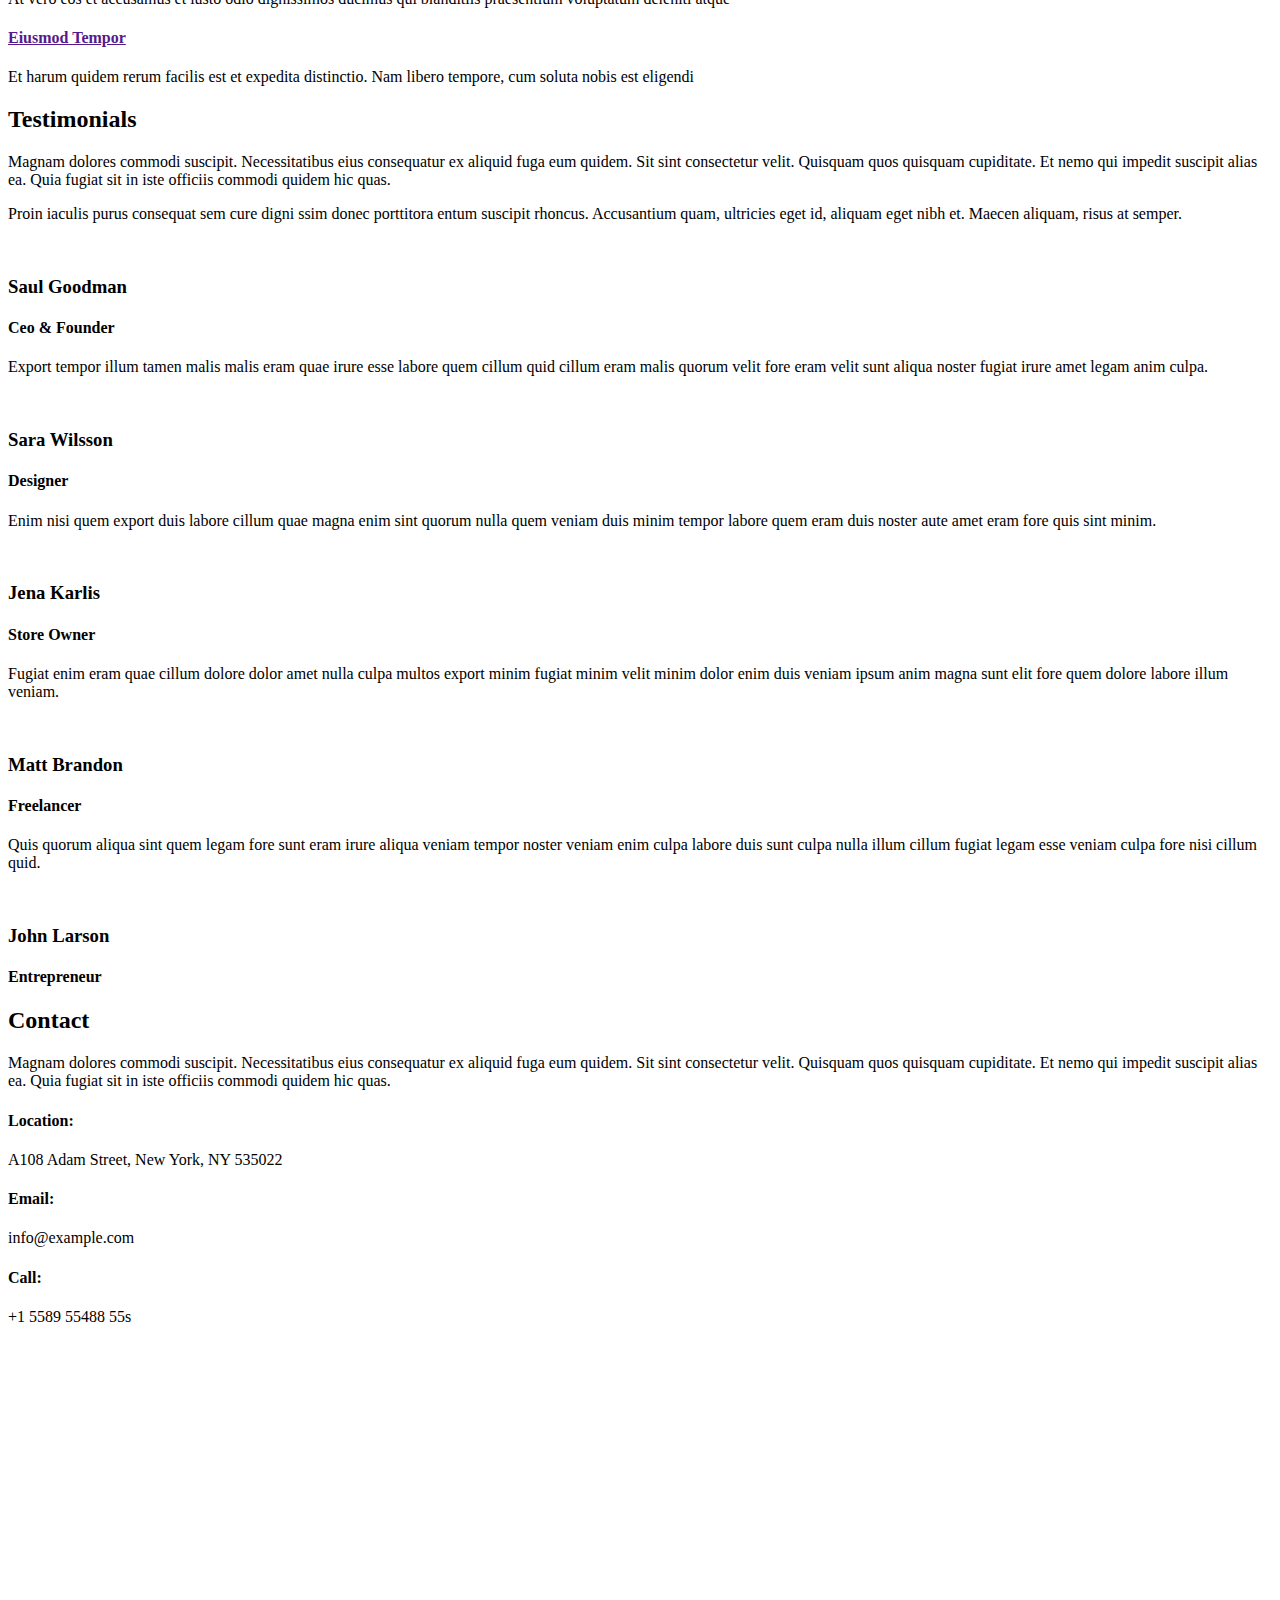
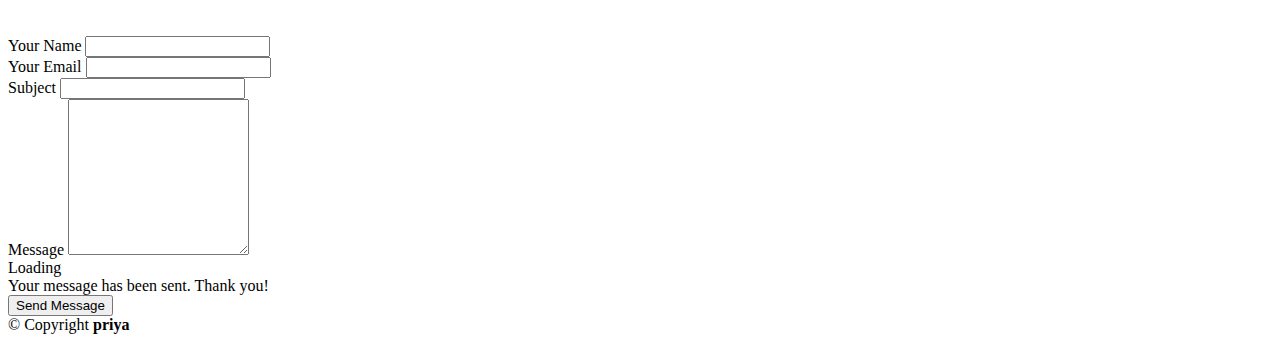
==== commit 22098cea: "Add files via upload" ====
--- a/index.html
+++ b/index.html
@@ -1,341 +1,647 @@
-<!-- View on GitHub
-https://hckkiu.github.io/resume-template/ -->
-
-
-
-<html>
-<head>
-    <meta charset="utf-8">
-    <meta name="viewport" content="width=device-width, initial-scale=1">
-    <link href="https://cdn.jsdelivr.net/npm/bootstrap@5.1.3/dist/css/bootstrap.min.css" rel="stylesheet" integrity="sha384-1BmE4kWBq78iYhFldvKuhfTAU6auU8tT94WrHftjDbrCEXSU1oBoqyl2QvZ6jIW3" crossorigin="anonymous">
-    <link rel="stylesheet" href="https://hckkiu.github.io/resume-template/style.css">
-    <link rel="stylesheet" href="https://hckkiu.github.io/resume-template/color.css">
-    <script src="https://kit.fontawesome.com/9209300180.js" crossorigin="anonymous"></script>
-    <title>John Smith | Web Developer</title>
-</head>
-<body>
-
-    <nav class="navbar navbar-expand-lg navbar-light bg-white fixed-top" id="Navbar">
-        <div class="container">
-            <a class="navbar-brand text-accent-4 fw-bold" href="#">JS</a>
-            <button class="navbar-toggler" type="button" data-bs-toggle="collapse" data-bs-target="#navbarNav" aria-controls="navbarNav" aria-expanded="false" aria-label="Toggle navigation">
-                <span class="navbar-toggler-icon"></span>
-            </button>
-            <div class="collapse navbar-collapse" id="navbarNav">
-                <ul class="navbar-nav ms-auto">
-                    <li class="nav-item mx-2">
-                        <a class="nav-link" href="#Home">Home</a>
-                    </li>
-                    <li class="nav-item mx-2">
-                        <a class="nav-link" href="#About">About</a>
-                    </li>
-                    <li class="nav-item mx-2">
-                        <a class="nav-link" href="#Experience">Experience</a>
-                    </li>
-                    <li class="nav-item mx-2">
-                        <a class="nav-link" href="#Skills">Skills</a>
-                    </li>
-                    <li class="nav-item mx-2">
-                        <a class="nav-link" href="#Services">Services</a>
-                    </li>
-                    <li class="nav-item mx-2">
-                        <a class="nav-link" href="#Portfolio">Portfolio</a>
-                    </li>
-                    <li class="nav-item mx-2">
-                        <a class="nav-link" href="#Contact">Contact</a>
-                    </li>
-                </ul>
-            </div>
-        </div>
-    </nav>
-
-    <section id="Home">
-        <div class="container h-100">
-            <div class="row h-100">
-                <div class="col-12  col-md-10 mx-auto my-auto">
-                    <h1 class="display-3 fw-medium text-light-grey">Hello! I'm 
-                        <span class="fw-semibold text-accent-4">Priya</span>
-                    </h1>
-                    <h4 class="text-light-grey mb-4">Animation and More</h4>
-                    <a class="btn bg-accent-4 text-white fw-medium" style="width: fit-content;" href="#Contact">Hire Me</a>
-                </div>
-            </div>
-        </div>
-    </section>
-
-    
-    <section class="bg-light-grey px-5" id="About">
-        <div class="container">
-            <div class="row">
-                <div class="col-12 col-md-4 my-auto">
-                    <h1 class="text-center pb-3">About Me</h3>
-                    <h1 class="display-4 text-center text-accent-4 text-cursive">Priya Upadhyay</h1>
-                </div>
-                <div class="col-12 col-md-8 lh-lg">
-                    <p>Lorem ipsum dolor sit amet, consectetur adipiscing elit. Phasellus ac eleifend eros, quis placerat tellus. Morbi vitae libero eget risus mattis euismod. Vestibulum ac finibus nunc, id facilisis est. Nam consequat egestas neque sit amet tempus. In hac habitasse platea dictumst. Lorem ipsum dolor sit amet, consectetur adipiscing elit. Donec mollis consequat libero non egestas. Etiam magna arcu, varius in suscipit ut, pulvinar et ex. Nullam sed ante sagittis nulla luctus blandit in vel nunc.</p>
-                </div>
-            </div>
-        </div>
-    </section>
-    
-    <section class="bg-white" id="Experience">
-        <div class="container">
-            <div class="row">
-                <h1 class="col-12 text-center fw-semibold py-3">Experience</h1>
-            </div>
-            <div class="row">
-                <div class="col-12 col-md-6 px-5 py-4">
-                    <i class="fa-solid fa-graduation-cap h1"></i>
-                    <h3 class="ps-2 py-2 fw-semibold d-inline-block">Education</h3>
-                    <div class="pb-3">
-                        <h5>Master Degree, <span class="text-accent-4 fw-bold">ABC University</span></h5>
-                        <p class="mb-0 py-1 fst-italic">2018 - 2020</p>
-                        <p>Lorem ipsum dolor sit amet, consectetur adipiscing elit. Phasellus ac eleifend eros, quis placerat tellus. Morbi vitae libero eget risus mattis euismod. </p>
-                    </div>
-                    <div class="pb-3">
-                        <h5>Bachelor Degree, <span class="text-accent-4 fw-bold">ABC University</span></h5>
-                        <p class="mb-0 py-1 fst-italic">2014 - 2018</p>
-                        <p>Lorem ipsum dolor sit amet, consectetur adipiscing elit. Phasellus ac eleifend eros, quis placerat tellus. Morbi vitae libero eget risus mattis euismod. </p>
-                    </div>
-                </div>
-                <div class="col-12 col-md-6 px-5 py-4  border-start">
-                    <i class="fa-solid fa-briefcase h1"></i>
-                    <h3 class="ps-2 py-2 fw-semibold d-inline-block">Work Experience</h3>
-                    <div class="pb-3">
-                        <h5>Team Lead <span class="text-accent-4 fw-bold">Company XYZ</span></h5>
-                        <p class="mb-0 py-1 fst-italic">2020 - present</p>
-                        <p>Lorem ipsum dolor sit amet, consectetur adipiscing elit. Phasellus ac eleifend eros, quis placerat tellus. Morbi vitae libero eget risus mattis euismod. </p>
-                    </div>
-                    <div class="pb-3">
-                        <h5>Developer <span class="text-accent-4 fw-bold">Company XYZ</span></h5>
-                        <p class="mb-0 py-1 fst-italic">2017 - 2020</p>
-                        <p>Lorem ipsum dolor sit amet, consectetur adipiscing elit. Phasellus ac eleifend eros, quis placerat tellus. Morbi vitae libero eget risus mattis euismod. </p>
-                    </div>
-                </div>
-            </div>
-        </div>
-    </section>
-
-    <section class="bg-light-grey" id="Skills">
-        <div class="container">
-            <div class="row">
-                <h1 class="col-12 text-center fw-semibold py-3">Skills</h1>
-            </div>
-            <div class="row">
-                <div class="col-12 col-md-6 px-5 pt-4 pt-0 pt-md-4">
-                    <div class="row py-3">
-                        <div class="col-12 col-md-4">
-                            <h5 class="d-inline-block pe-1 pe-5">HTML</h5>
-                        </div>
-                        <div class="col-12 col-md-8">
-                            <span class="bg-accent-4 skills-circle"></span>
-                            <span class="bg-accent-4 skills-circle"></span>
-                            <span class="bg-accent-4 skills-circle"></span>
-                            <span class="bg-accent-4 skills-circle"></span>
-                            <span class="bg-accent-4 skills-circle"></span>
-                            <span class="bg-accent-4 skills-circle"></span>
-                            <span class="bg-accent-4 skills-circle"></span>
-                            <span class="bg-accent-4 skills-circle"></span>
-                            <span class="bg-accent-4 skills-circle"></span>
-                            <span class="bg-light-grey-2 skills-circle"></span>
-                            <h5 class="d-inline-block ms-2 px-3 py-1 text-white fw-bold bg-accent-4" style="border-radius: 8px;">90%</h5>
-                        </div>
-                    </div>
-                    <div class="row py-3">
-                        <div class="col-12 col-md-4">
-                            <h5 class="d-inline-block pe-1 pe-5">JQuery</h5>
-                        </div>
-                        <div class="col-12 col-md-8">
-                        <span class="bg-accent-4 skills-circle"></span>
-                        <span class="bg-accent-4 skills-circle"></span>
-                        <span class="bg-accent-4 skills-circle"></span>
-                        <span class="bg-accent-4 skills-circle"></span>
-                        <span class="bg-accent-4 skills-circle"></span>
-                        <span class="bg-accent-4 skills-circle"></span>
-                        <span class="bg-accent-4 skills-circle"></span>
-                        <span class="bg-accent-4 skills-circle"></span>
-                        <span class="bg-light-grey-2 skills-circle"></span>
-                        <span class="bg-light-grey-2 skills-circle"></span>
-                        <h5 class="d-inline-block ms-2 px-3 py-1 text-white fw-bold bg-accent-4" style="border-radius: 8px;">80%</h5>
-                    </div>
-                    </div>
-                    <div class="row py-3">
-                        <div class="col-12 col-md-4">
-                            <h5 class="d-inline-block pe-1 pe-5">Python</h5>
-                        </div>
-                        <div class="col-12 col-md-8">
-                        <span class="bg-accent-4 skills-circle"></span>
-                        <span class="bg-accent-4 skills-circle"></span>
-                        <span class="bg-accent-4 skills-circle"></span>
-                        <span class="bg-accent-4 skills-circle"></span>
-                        <span class="bg-accent-4 skills-circle"></span>
-                        <span class="bg-accent-4 skills-circle"></span>
-                        <span class="bg-accent-4 skills-circle"></span>
-                        <span class="bg-accent-4 skills-circle"></span>
-                        <span class="bg-light-grey-2 skills-circle"></span>
-                        <span class="bg-light-grey-2 skills-circle"></span>
-                        <h5 class="d-inline-block ms-2 px-3 py-1 text-white fw-bold bg-accent-4" style="border-radius: 8px;">80%</h5>
-                    </div>
-                    </div>
-                </div>
-                <div class="col-12 col-md-6 px-5 pt-0 pt-md-4 pb-4">
-                    <div class="row py-3">
-                        <div class="col-12 col-md-4">
-                            <h5 class="d-inline-block pe-1 pe-5">Wordpress</h5>
-                        </div>
-                        <div class="col-12 col-md-8">
-                            <span class="bg-accent-4 skills-circle"></span>
-                            <span class="bg-accent-4 skills-circle"></span>
-                            <span class="bg-accent-4 skills-circle"></span>
-                            <span class="bg-accent-4 skills-circle"></span>
-                            <span class="bg-accent-4 skills-circle"></span>
-                            <span class="bg-accent-4 skills-circle"></span>
-                            <span class="bg-accent-4 skills-circle"></span>
-                            <span class="bg-accent-4 skills-circle"></span>
-                            <span class="bg-accent-4 skills-circle"></span>
-                            <span class="bg-light-grey-2 skills-circle"></span>
-                            <h5 class="d-inline-block ms-2 px-3 py-1 text-white fw-bold bg-accent-4" style="border-radius: 8px;">90%</h5>
-                        </div>
-                    </div>
-                    <div class="row py-3">
-                        <div class="col-12 col-md-4">
-                            <h5 class="d-inline-block pe-1 pe-5">Photoshop</h5>
-                        </div>
-                        <div class="col-12 col-md-8">
-                        <span class="bg-accent-4 skills-circle"></span>
-                        <span class="bg-accent-4 skills-circle"></span>
-                        <span class="bg-accent-4 skills-circle"></span>
-                        <span class="bg-accent-4 skills-circle"></span>
-                        <span class="bg-accent-4 skills-circle"></span>
-                        <span class="bg-accent-4 skills-circle"></span>
-                        <span class="bg-accent-4 skills-circle"></span>
-                        <span class="bg-accent-4 skills-circle"></span>
-                        <span class="bg-light-grey-2 skills-circle"></span>
-                        <span class="bg-light-grey-2 skills-circle"></span>
-                        <h5 class="d-inline-block ms-2 px-3 py-1 text-white fw-bold bg-accent-4" style="border-radius: 8px;">80%</h5>
-                    </div>
-                    </div>
-                    <div class="row py-3">
-                        <div class="col-12 col-md-4">
-                            <h5 class="d-inline-block pe-1 pe-5">Illustrator</h5>
-                        </div>
-                        <div class="col-12 col-md-8">
-                        <span class="bg-accent-4 skills-circle"></span>
-                        <span class="bg-accent-4 skills-circle"></span>
-                        <span class="bg-accent-4 skills-circle"></span>
-                        <span class="bg-accent-4 skills-circle"></span>
-                        <span class="bg-accent-4 skills-circle"></span>
-                        <span class="bg-accent-4 skills-circle"></span>
-                        <span class="bg-accent-4 skills-circle"></span>
-                        <span class="bg-accent-4 skills-circle"></span>
-                        <span class="bg-light-grey-2 skills-circle"></span>
-                        <span class="bg-light-grey-2 skills-circle"></span>
-                        <h5 class="d-inline-block ms-2 px-3 py-1 text-white fw-bold bg-accent-4" style="border-radius: 8px;">80%</h5>
-                    </div>
-                    </div>
-                </div>
-            </div>
-        </div>
-    </section>
-
-    <section class="bg-white" id="Services">
-        <div class="container">
-            <div class="row">
-                <h1 class="col-12 text-center fw-semibold py-3">What I do</h1>
-            </div>
-            <div class="row">
-                <div class="col-12 col-md-4 px-5 py-4">
-                    <i class="fa-solid fa-code h1 text-accent-1"></i>
-                    <h3 class="py-2 fw-semibold text-accent-1">Web Development</h3>
-                    <p class="lh-lg">Lorem ipsum dolor sit amet, consectetur adipiscing elit. Phasellus ac eleifend eros, quis placerat tellus. Morbi vitae libero eget risus mattis euismod. </p>
-                </div>
-                <div class="col-12 col-md-4 px-5 py-4  border-start border-end">
-                    <i class="fa-solid fa-pen-nib h1 text-accent-3"></i>
-                    <h3 class="py-2 fw-semibold text-accent-3">Graphic Design</h3>
-                    <p class="lh-lg">Lorem ipsum dolor sit amet, consectetur adipiscing elit. Phasellus ac eleifend eros, quis placerat tellus. Morbi vitae libero eget risus mattis euismod. </p>
-                </div>
-                <div class="col-12 col-md-4 px-5 py-4">
-                    <i class="fa-solid fa-magnifying-glass h1 text-accent-2"></i>
-                    <h3 class="py-2 fw-semibold text-accent-2">SEO Optimization</h3>
-                    <p class="lh-lg">Lorem ipsum dolor sit amet, consectetur adipiscing elit. Phasellus ac eleifend eros, quis placerat tellus. Morbi vitae libero eget risus mattis euismod. </p>
-                </div>
-            </div>
-        </div>
-    </section>
-
-    <section class="bg-light-grey" id="Portfolio">
-        <div class="container">
-            <div class="row">
-                <h1 class="col-12 text-center fw-semibold py-3">My Work</h1>
-            </div>
-            <div class="row">
-                <div class="mx-auto col-10 row">
-                    <div class="col-12 col-md-4">
-                        <img class="w-100" style="border-radius: 12px;" src="img/portfolio-1.jpeg" alt="">
-                        <h5 class="pt-3">Lorem ipsum</h5>
-                        <p class="pb-4">Lorem ipsum dolor sit amet, consectetur adipiscing elit. </p>
-                    </div>
-                    <div class="col-12 col-md-4 square">
-                        <img class="w-100" style="border-radius: 12px;" src="img/portfolio-2.jpeg" alt="">
-                        <h5 class="pt-3">Lorem ipsum</h5>
-                        <p class="pb-4">Lorem ipsum dolor sit amet, consectetur adipiscing elit. </p>
-                    </div>
-                    <div class="col-12 col-md-4 square">
-                        <img class="w-100" style="border-radius: 12px;" src="img/portfolio-3.jpeg" alt="">
-                        <h5 class="pt-3">Lorem ipsum</h5>
-                        <p class="pb-4">Lorem ipsum dolor sit amet, consectetur adipiscing elit. </p>
-                    </div>
-                </div>
-            </div>
-            <div class="row">
-                <div class="mx-auto col-10 row">
-                    <div class="col-12 col-md-4 square">
-                        <img class="w-100" style="border-radius: 12px;" src="img/portfolio-4.jpeg" alt="">
-                        <h5 class="pt-4">Lorem ipsum</h5>
-                        <p class="pb-4">Lorem ipsum dolor sit amet, consectetur adipiscing elit. </p>
-                    </div>
-                    <div class="col-12 col-md-4 square">
-                        <img class="w-100" style="border-radius: 12px;" src="img/portfolio-5.jpeg" alt="">
-                        <h5 class="pt-4">Lorem ipsum</h5>
-                        <p class="pb-4">Lorem ipsum dolor sit amet, consectetur adipiscing elit. </p>
-                    </div>
-                    <div class="col-12 col-md-4 square">
-                        <img class="w-100" style="border-radius: 12px;" src="img/portfolio-6.jpeg" alt="">
-                        <h5 class="pt-4">Lorem ipsum</h5>
-                        <p class="pb-4">Lorem ipsum dolor sit amet, consectetur adipiscing elit. </p>
-                    </div>
-                </div>
-            </div>
-        </div>
-    </section>
-
-    <section class="bg-white" id="Contact">
-        <div class="container">
-            <div class="row">
-                <h1 class="col-12 text-center fw-semibold py-3">Contact Info</h1>
-            </div>
-            <div class="row">
-                <div class="col-12 col-md-4 px-5 py-2 py-md-4">
-                    <i class="fa-solid fa-phone h1 text-accent-4 d-block text-center"></i>
-                    <h5 class="lh-lg text-center">+852-0000-0000</h5>
-                </div>
-                <div class="col-12 col-md-4 px-5 py-2 py-md-4">
-                    <i class="fa-solid fa-at h1 text-accent-4 d-block text-center"></i>
-                    <h5 class="lh-lg text-center">abc@domain.com</h5>
-                </div>
-                <div class="col-12 col-md-4 px-5 py-2 py-md-4">
-                    <i class="fa-solid fa-location-dot h1 text-accent-4 d-block text-center"></i>
-                    <h5 class="lh-lg text-center">Hong Kong</h5>
-                </div>
-            </div>
-        </div>
-    </section>
-
-    <section class="p-0" id="Footer">
-        <p class="text-center text-white bg-dark-grey m-0 py-4">&copy; 2022 hckkiu. All Rights Reserved.</p>
-    </section>
-
-    <script src="https://cdn.jsdelivr.net/npm/@popperjs/core@2.10.2/dist/umd/popper.min.js" integrity="sha384-7+zCNj/IqJ95wo16oMtfsKbZ9ccEh31eOz1HGyDuCQ6wgnyJNSYdrPa03rtR1zdB" crossorigin="anonymous"></script>
-    <script src="https://cdn.jsdelivr.net/npm/bootstrap@5.1.3/dist/js/bootstrap.min.js" integrity="sha384-QJHtvGhmr9XOIpI6YVutG+2QOK9T+ZnN4kzFN1RtK3zEFEIsxhlmWl5/YESvpZ13" crossorigin="anonymous"></script>
-</body>
-</html>
+<!DOCTYPE html>
+<html lang="en">
+
+<head>
+  <meta charset="utf-8">
+  <meta content="width=device-width, initial-scale=1.0" name="viewport">
+
+  <title>Priya Upadhyay </title >
+  <meta content="" name="description">
+  <meta content="" name="keywords">
+
+  <!-- Favicons -->
+  <link href="assets/img/favicon.png" rel="icon">
+  <link href="assets/img/apple-touch-icon.png" rel="apple-touch-icon">
+
+  <!-- Google Fonts -->
+  <link href="https://fonts.googleapis.com/css?family=Open+Sans:300,300i,400,400i,600,600i,700,700i|Raleway:300,300i,400,400i,500,500i,600,600i,700,700i|Poppins:300,300i,400,400i,500,500i,600,600i,700,700i" rel="stylesheet">
+
+  <!-- Vendor CSS Files -->
+  <link href="assets/vendor/aos/aos.css" rel="stylesheet">
+  <link href="assets/vendor/bootstrap/css/bootstrap.min.css" rel="stylesheet">
+  <link href="assets/vendor/bootstrap-icons/bootstrap-icons.css" rel="stylesheet">
+  <link href="assets/vendor/boxicons/css/boxicons.min.css" rel="stylesheet">
+  <link href="assets/vendor/glightbox/css/glightbox.min.css" rel="stylesheet">
+  <link href="assets/vendor/swiper/swiper-bundle.min.css" rel="stylesheet">
+
+  <!-- Template Main CSS File -->
+  <link href="assets/css/style.css" rel="stylesheet">
+
+</head>
+
+<body>
+
+  <!-- ======= Mobile nav toggle button ======= -->
+  <i class="bi bi-list mobile-nav-toggle d-xl-none"></i>
+
+  <!-- ======= Header ======= -->
+  <header id="header">
+    <div class="d-flex flex-column">
+
+      <div class="profile">
+        <img src="assets/img/profile-img.jpg" alt="" class="img-fluid rounded-circle">
+        <h1 class="text-light"><a href="index.html">Alex Smith</a></h1>
+        <div class="social-links mt-3 text-center">
+          <a href="#" class="twitter"><i class="bx bxl-twitter"></i></a>
+          <a href="#" class="facebook"><i class="bx bxl-facebook"></i></a>
+          <a href="#" class="instagram"><i class="bx bxl-instagram"></i></a>
+          <a href="#" class="google-plus"><i class="bx bxl-skype"></i></a>
+          <a href="#" class="linkedin"><i class="bx bxl-linkedin"></i></a>
+        </div>
+      </div>
+
+      <nav id="navbar" class="nav-menu navbar">
+        <ul>
+          <li><a href="#hero" class="nav-link scrollto active"><i class="bx bx-home"></i> <span>Home</span></a></li>
+          <li><a href="#about" class="nav-link scrollto"><i class="bx bx-user"></i> <span>About</span></a></li>
+          <li><a href="#resume" class="nav-link scrollto"><i class="bx bx-file-blank"></i> <span>Resume</span></a></li>
+          <li><a href="#portfolio" class="nav-link scrollto"><i class="bx bx-book-content"></i> <span>Portfolio</span></a></li>
+          <li><a href="#services" class="nav-link scrollto"><i class="bx bx-server"></i> <span>Services</span></a></li>
+          <li><a href="#contact" class="nav-link scrollto"><i class="bx bx-envelope"></i> <span>Contact</span></a></li>
+        </ul>
+      </nav><!-- .nav-menu -->
+    </div>
+  </header><!-- End Header -->
+
+  <!-- ======= Hero Section ======= -->
+  <section id="hero" class="d-flex flex-column justify-content-center align-items-center">
+    <div class="hero-container" data-aos="fade-in">
+      <h1>Priya Upadhyay </h1>
+      <p>I'm <span class="typed" data-typed-items="Designer, Animator, Freelancer, Photographer"></span></p>
+    </div>
+  </section><!-- End Hero -->
+
+  <main id="main">
+
+    <!-- ======= About Section ======= -->
+    <section id="about" class="about">
+      <div class="container">
+
+        <div class="section-title">
+          <h2>About</h2>
+          <p>Magnam dolores commodi suscipit. Necessitatibus eius consequatur ex aliquid fuga eum quidem. Sit sint consectetur velit. Quisquam quos quisquam cupiditate. Et nemo qui impedit suscipit alias ea. Quia fugiat sit in iste officiis commodi quidem hic quas.</p>
+        </div>
+
+        <div class="row">
+          <div class="col-lg-4" data-aos="fade-right">
+            <img src="assets/img/profile-img.jpg" class="img-fluid" alt="">
+          </div>
+          <div class="col-lg-8 pt-4 pt-lg-0 content" data-aos="fade-left">
+            <h3>UI/UX Designer &amp; Web Developer.</h3>
+            <p class="fst-italic">
+              Lorem ipsum dolor sit amet, consectetur adipiscing elit, sed do eiusmod tempor incididunt ut labore et dolore
+              magna aliqua.
+            </p>
+            <div class="row">
+              <div class="col-lg-6">
+                <ul>
+                  <li><i class="bi bi-chevron-right"></i> <strong>Birthday:</strong> <span>1 May 1995</span></li>
+                  <li><i class="bi bi-chevron-right"></i> <strong>Website:</strong> <span>www.example.com</span></li>
+                  <li><i class="bi bi-chevron-right"></i> <strong>Phone:</strong> <span>+123 456 7890</span></li>
+                  <li><i class="bi bi-chevron-right"></i> <strong>City:</strong> <span>New York, USA</span></li>
+                </ul>
+              </div>
+              <div class="col-lg-6">
+                <ul>
+                  <li><i class="bi bi-chevron-right"></i> <strong>Age:</strong> <span>30</span></li>
+                  <li><i class="bi bi-chevron-right"></i> <strong>Degree:</strong> <span>Master</span></li>
+                  <li><i class="bi bi-chevron-right"></i> <strong>PhEmailone:</strong> <span>email@example.com</span></li>
+                  <li><i class="bi bi-chevron-right"></i> <strong>Freelance:</strong> <span>Available</span></li>
+                </ul>
+              </div>
+            </div>
+            <p>
+              Officiis eligendi itaque labore et dolorum mollitia officiis optio vero. Quisquam sunt adipisci omnis et ut. Nulla accusantium dolor incidunt officia tempore. Et eius omnis.
+              Cupiditate ut dicta maxime officiis quidem quia. Sed et consectetur qui quia repellendus itaque neque. Aliquid amet quidem ut quaerat cupiditate. Ab et eum qui repellendus omnis culpa magni laudantium dolores.
+            </p>
+          </div>
+        </div>
+
+      </div>
+    </section><!-- End About Section -->
+
+    <!-- ======= Facts Section ======= -->
+    <section id="facts" class="facts">
+      <div class="container">
+
+        <div class="section-title">
+          <h2>Facts</h2>
+          <p>Magnam dolores commodi suscipit. Necessitatibus eius consequatur ex aliquid fuga eum quidem. Sit sint consectetur velit. Quisquam quos quisquam cupiditate. Et nemo qui impedit suscipit alias ea. Quia fugiat sit in iste officiis commodi quidem hic quas.</p>
+        </div>
+
+        <div class="row no-gutters">
+
+          <div class="col-lg-3 col-md-6 d-md-flex align-items-md-stretch" data-aos="fade-up">
+            <div class="count-box">
+              <i class="bi bi-emoji-smile"></i>
+              <span data-purecounter-start="0" data-purecounter-end="232" data-purecounter-duration="1" class="purecounter"></span>
+              <p><strong>Happy Clients</strong> consequuntur quae</p>
+            </div>
+          </div>
+
+          <div class="col-lg-3 col-md-6 d-md-flex align-items-md-stretch" data-aos="fade-up" data-aos-delay="100">
+            <div class="count-box">
+              <i class="bi bi-journal-richtext"></i>
+              <span data-purecounter-start="0" data-purecounter-end="521" data-purecounter-duration="1" class="purecounter"></span>
+              <p><strong>Projects</strong> adipisci atque cum quia aut</p>
+            </div>
+          </div>
+
+          <div class="col-lg-3 col-md-6 d-md-flex align-items-md-stretch" data-aos="fade-up" data-aos-delay="200">
+            <div class="count-box">
+              <i class="bi bi-headset"></i>
+              <span data-purecounter-start="0" data-purecounter-end="1453" data-purecounter-duration="1" class="purecounter"></span>
+              <p><strong>Hours Of Support</strong> aut commodi quaerat</p>
+            </div>
+          </div>
+
+          <div class="col-lg-3 col-md-6 d-md-flex align-items-md-stretch" data-aos="fade-up" data-aos-delay="300">
+            <div class="count-box">
+              <i class="bi bi-people"></i>
+              <span data-purecounter-start="0" data-purecounter-end="32" data-purecounter-duration="1" class="purecounter"></span>
+              <p><strong>Hard Workers</strong> rerum asperiores dolor</p>
+            </div>
+          </div>
+
+        </div>
+
+      </div>
+    </section><!-- End Facts Section -->
+
+    <!-- ======= Skills Section ======= -->
+    <section id="skills" class="skills section-bg">
+      <div class="container">
+
+        <div class="section-title">
+          <h2>Skills</h2>
+          <p>Magnam dolores commodi suscipit. Necessitatibus eius consequatur ex aliquid fuga eum quidem. Sit sint consectetur velit. Quisquam quos quisquam cupiditate. Et nemo qui impedit suscipit alias ea. Quia fugiat sit in iste officiis commodi quidem hic quas.</p>
+        </div>
+
+        <div class="row skills-content">
+
+          <div class="col-lg-6" data-aos="fade-up">
+
+            <div class="progress">
+              <span class="skill">HTML <i class="val">100%</i></span>
+              <div class="progress-bar-wrap">
+                <div class="progress-bar" role="progressbar" aria-valuenow="100" aria-valuemin="0" aria-valuemax="100"></div>
+              </div>
+            </div>
+
+            <div class="progress">
+              <span class="skill">CSS <i class="val">90%</i></span>
+              <div class="progress-bar-wrap">
+                <div class="progress-bar" role="progressbar" aria-valuenow="90" aria-valuemin="0" aria-valuemax="100"></div>
+              </div>
+            </div>
+
+            <div class="progress">
+              <span class="skill">JavaScript <i class="val">75%</i></span>
+              <div class="progress-bar-wrap">
+                <div class="progress-bar" role="progressbar" aria-valuenow="75" aria-valuemin="0" aria-valuemax="100"></div>
+              </div>
+            </div>
+
+          </div>
+
+          <div class="col-lg-6" data-aos="fade-up" data-aos-delay="100">
+
+            <div class="progress">
+              <span class="skill">PHP <i class="val">80%</i></span>
+              <div class="progress-bar-wrap">
+                <div class="progress-bar" role="progressbar" aria-valuenow="80" aria-valuemin="0" aria-valuemax="100"></div>
+              </div>
+            </div>
+
+            <div class="progress">
+              <span class="skill">WordPress/CMS <i class="val">90%</i></span>
+              <div class="progress-bar-wrap">
+                <div class="progress-bar" role="progressbar" aria-valuenow="90" aria-valuemin="0" aria-valuemax="100"></div>
+              </div>
+            </div>
+
+            <div class="progress">
+              <span class="skill">Photoshop <i class="val">55%</i></span>
+              <div class="progress-bar-wrap">
+                <div class="progress-bar" role="progressbar" aria-valuenow="55" aria-valuemin="0" aria-valuemax="100"></div>
+              </div>
+            </div>
+
+          </div>
+
+        </div>
+
+      </div>
+    </section><!-- End Skills Section -->
+
+    <!-- ======= Resume Section ======= -->
+    <section id="resume" class="resume">
+      <div class="container">
+
+        <div class="section-title">
+          <h2>Resume</h2>
+          <p>Magnam dolores commodi suscipit. Necessitatibus eius consequatur ex aliquid fuga eum quidem. Sit sint consectetur velit. Quisquam quos quisquam cupiditate. Et nemo qui impedit suscipit alias ea. Quia fugiat sit in iste officiis commodi quidem hic quas.</p>
+        </div>
+
+        <div class="row">
+          <div class="col-lg-6" data-aos="fade-up">
+            <h3 class="resume-title">Sumary</h3>
+            <div class="resume-item pb-0">
+              <h4>Alex Smith</h4>
+              <p><em>Innovative and deadline-driven Graphic Designer with 3+ years of experience designing and developing user-centered digital/print marketing material from initial concept to final, polished deliverable.</em></p>
+              <ul>
+                <li>Portland par 127,Orlando, FL</li>
+                <li>(123) 456-7891</li>
+                <li>alice.barkley@example.com</li>
+              </ul>
+            </div>
+
+            <h3 class="resume-title">Education</h3>
+            <div class="resume-item">
+              <h4>Master of Fine Arts &amp; Graphic Design</h4>
+              <h5>2015 - 2016</h5>
+              <p><em>Rochester Institute of Technology, Rochester, NY</em></p>
+              <p>Qui deserunt veniam. Et sed aliquam labore tempore sed quisquam iusto autem sit. Ea vero voluptatum qui ut dignissimos deleniti nerada porti sand markend</p>
+            </div>
+            <div class="resume-item">
+              <h4>Bachelor of Fine Arts &amp; Graphic Design</h4>
+              <h5>2010 - 2014</h5>
+              <p><em>Rochester Institute of Technology, Rochester, NY</em></p>
+              <p>Quia nobis sequi est occaecati aut. Repudiandae et iusto quae reiciendis et quis Eius vel ratione eius unde vitae rerum voluptates asperiores voluptatem Earum molestiae consequatur neque etlon sader mart dila</p>
+            </div>
+          </div>
+          <div class="col-lg-6" data-aos="fade-up" data-aos-delay="100">
+            <h3 class="resume-title">Professional Experience</h3>
+            <div class="resume-item">
+              <h4>Senior graphic design specialist</h4>
+              <h5>2019 - Present</h5>
+              <p><em>Experion, New York, NY </em></p>
+              <ul>
+                <li>Lead in the design, development, and implementation of the graphic, layout, and production communication materials</li>
+                <li>Delegate tasks to the 7 members of the design team and provide counsel on all aspects of the project. </li>
+                <li>Supervise the assessment of all graphic materials in order to ensure quality and accuracy of the design</li>
+                <li>Oversee the efficient use of production project budgets ranging from $2,000 - $25,000</li>
+              </ul>
+            </div>
+            <div class="resume-item">
+              <h4>Graphic design specialist</h4>
+              <h5>2017 - 2018</h5>
+              <p><em>Stepping Stone Advertising, New York, NY</em></p>
+              <ul>
+                <li>Developed numerous marketing programs (logos, brochures,infographics, presentations, and advertisements).</li>
+                <li>Managed up to 5 projects or tasks at a given time while under pressure</li>
+                <li>Recommended and consulted with clients on the most appropriate graphic design</li>
+                <li>Created 4+ design presentations and proposals a month for clients and account managers</li>
+              </ul>
+            </div>
+          </div>
+        </div>
+
+      </div>
+    </section><!-- End Resume Section -->
+
+    <!-- ======= Portfolio Section ======= -->
+    <section id="portfolio" class="portfolio section-bg">
+      <div class="container">
+
+        <div class="section-title">
+          <h2>Portfolio</h2>
+          <p>Magnam dolores commodi suscipit. Necessitatibus eius consequatur ex aliquid fuga eum quidem. Sit sint consectetur velit. Quisquam quos quisquam cupiditate. Et nemo qui impedit suscipit alias ea. Quia fugiat sit in iste officiis commodi quidem hic quas.</p>
+        </div>
+
+        <div class="row" data-aos="fade-up">
+          <div class="col-lg-12 d-flex justify-content-center">
+            <ul id="portfolio-flters">
+              <li data-filter="*" class="filter-active">All</li>
+              <li data-filter=".filter-app">App</li>
+              <li data-filter=".filter-card">Card</li>
+              <li data-filter=".filter-web">Web</li>
+            </ul>
+          </div>
+        </div>
+
+        <div class="row portfolio-container" data-aos="fade-up" data-aos-delay="100">
+
+          <div class="col-lg-4 col-md-6 portfolio-item filter-app">
+            <div class="portfolio-wrap">
+              <img src="assets/img/portfolio/portfolio-1.jpg" class="img-fluid" alt="">
+              <div class="portfolio-links">
+                <a href="assets/img/portfolio/portfolio-1.jpg" data-gallery="portfolioGallery" class="portfolio-lightbox" title="App 1"><i class="bx bx-plus"></i></a>
+                <a href="portfolio-details.html" title="More Details"><i class="bx bx-link"></i></a>
+              </div>
+            </div>
+          </div>
+
+          <div class="col-lg-4 col-md-6 portfolio-item filter-web">
+            <div class="portfolio-wrap">
+              <img src="assets/img/portfolio/portfolio-2.jpg" class="img-fluid" alt="">
+              <div class="portfolio-links">
+                <a href="assets/img/portfolio/portfolio-2.jpg" data-gallery="portfolioGallery" class="portfolio-lightbox" title="Web 3"><i class="bx bx-plus"></i></a>
+                <a href="portfolio-details.html" title="More Details"><i class="bx bx-link"></i></a>
+              </div>
+            </div>
+          </div>
+
+          <div class="col-lg-4 col-md-6 portfolio-item filter-app">
+            <div class="portfolio-wrap">
+              <img src="assets/img/portfolio/portfolio-3.jpg" class="img-fluid" alt="">
+              <div class="portfolio-links">
+                <a href="assets/img/portfolio/portfolio-3.jpg" data-gallery="portfolioGallery" class="portfolio-lightbox" title="App 2"><i class="bx bx-plus"></i></a>
+                <a href="portfolio-details.html" title="More Details"><i class="bx bx-link"></i></a>
+              </div>
+            </div>
+          </div>
+
+          <div class="col-lg-4 col-md-6 portfolio-item filter-card">
+            <div class="portfolio-wrap">
+              <img src="assets/img/portfolio/portfolio-4.jpg" class="img-fluid" alt="">
+              <div class="portfolio-links">
+                <a href="assets/img/portfolio/portfolio-4.jpg" data-gallery="portfolioGallery" class="portfolio-lightbox" title="Card 2"><i class="bx bx-plus"></i></a>
+                <a href="portfolio-details.html" title="More Details"><i class="bx bx-link"></i></a>
+              </div>
+            </div>
+          </div>
+
+          <div class="col-lg-4 col-md-6 portfolio-item filter-web">
+            <div class="portfolio-wrap">
+              <img src="assets/img/portfolio/portfolio-5.jpg" class="img-fluid" alt="">
+              <div class="portfolio-links">
+                <a href="assets/img/portfolio/portfolio-5.jpg" data-gallery="portfolioGallery" class="portfolio-lightbox" title="Web 2"><i class="bx bx-plus"></i></a>
+                <a href="portfolio-details.html" title="More Details"><i class="bx bx-link"></i></a>
+              </div>
+            </div>
+          </div>
+
+          <div class="col-lg-4 col-md-6 portfolio-item filter-app">
+            <div class="portfolio-wrap">
+              <img src="assets/img/portfolio/portfolio-6.jpg" class="img-fluid" alt="">
+              <div class="portfolio-links">
+                <a href="assets/img/portfolio/portfolio-6.jpg" data-gallery="portfolioGallery" class="portfolio-lightbox" title="App 3"><i class="bx bx-plus"></i></a>
+                <a href="portfolio-details.html" title="More Details"><i class="bx bx-link"></i></a>
+              </div>
+            </div>
+          </div>
+
+          <div class="col-lg-4 col-md-6 portfolio-item filter-card">
+            <div class="portfolio-wrap">
+              <img src="assets/img/portfolio/portfolio-7.jpg" class="img-fluid" alt="">
+              <div class="portfolio-links">
+                <a href="assets/img/portfolio/portfolio-7.jpg" data-gallery="portfolioGallery" class="portfolio-lightbox" title="Card 1"><i class="bx bx-plus"></i></a>
+                <a href="portfolio-details.html" title="More Details"><i class="bx bx-link"></i></a>
+              </div>
+            </div>
+          </div>
+
+          <div class="col-lg-4 col-md-6 portfolio-item filter-card">
+            <div class="portfolio-wrap">
+              <img src="assets/img/portfolio/portfolio-8.jpg" class="img-fluid" alt="">
+              <div class="portfolio-links">
+                <a href="assets/img/portfolio/portfolio-8.jpg" data-gallery="portfolioGallery" class="portfolio-lightbox" title="Card 3"><i class="bx bx-plus"></i></a>
+                <a href="portfolio-details.html" title="More Details"><i class="bx bx-link"></i></a>
+              </div>
+            </div>
+          </div>
+
+          <div class="col-lg-4 col-md-6 portfolio-item filter-web">
+            <div class="portfolio-wrap">
+              <img src="assets/img/portfolio/portfolio-9.jpg" class="img-fluid" alt="">
+              <div class="portfolio-links">
+                <a href="assets/img/portfolio/portfolio-9.jpg" data-gallery="portfolioGallery" class="portfolio-lightbox" title="Web 3"><i class="bx bx-plus"></i></a>
+                <a href="portfolio-details.html" title="More Details"><i class="bx bx-link"></i></a>
+              </div>
+            </div>
+          </div>
+
+        </div>
+
+      </div>
+    </section><!-- End Portfolio Section -->
+
+    <!-- ======= Services Section ======= -->
+    <section id="services" class="services">
+      <div class="container">
+
+        <div class="section-title">
+          <h2>Services</h2>
+          <p>Magnam dolores commodi suscipit. Necessitatibus eius consequatur ex aliquid fuga eum quidem. Sit sint consectetur velit. Quisquam quos quisquam cupiditate. Et nemo qui impedit suscipit alias ea. Quia fugiat sit in iste officiis commodi quidem hic quas.</p>
+        </div>
+
+        <div class="row">
+          <div class="col-lg-4 col-md-6 icon-box" data-aos="fade-up">
+            <div class="icon"><i class="bi bi-briefcase"></i></div>
+            <h4 class="title"><a href="">Lorem Ipsum</a></h4>
+            <p class="description">Voluptatum deleniti atque corrupti quos dolores et quas molestias excepturi sint occaecati cupiditate non provident</p>
+          </div>
+          <div class="col-lg-4 col-md-6 icon-box" data-aos="fade-up" data-aos-delay="100">
+            <div class="icon"><i class="bi bi-card-checklist"></i></div>
+            <h4 class="title"><a href="">Dolor Sitema</a></h4>
+            <p class="description">Minim veniam, quis nostrud exercitation ullamco laboris nisi ut aliquip ex ea commodo consequat tarad limino ata</p>
+          </div>
+          <div class="col-lg-4 col-md-6 icon-box" data-aos="fade-up" data-aos-delay="200">
+            <div class="icon"><i class="bi bi-bar-chart"></i></div>
+            <h4 class="title"><a href="">Sed ut perspiciatis</a></h4>
+            <p class="description">Duis aute irure dolor in reprehenderit in voluptate velit esse cillum dolore eu fugiat nulla pariatur</p>
+          </div>
+          <div class="col-lg-4 col-md-6 icon-box" data-aos="fade-up" data-aos-delay="300">
+            <div class="icon"><i class="bi bi-binoculars"></i></div>
+            <h4 class="title"><a href="">Magni Dolores</a></h4>
+            <p class="description">Excepteur sint occaecat cupidatat non proident, sunt in culpa qui officia deserunt mollit anim id est laborum</p>
+          </div>
+          <div class="col-lg-4 col-md-6 icon-box" data-aos="fade-up" data-aos-delay="400">
+            <div class="icon"><i class="bi bi-brightness-high"></i></div>
+            <h4 class="title"><a href="">Nemo Enim</a></h4>
+            <p class="description">At vero eos et accusamus et iusto odio dignissimos ducimus qui blanditiis praesentium voluptatum deleniti atque</p>
+          </div>
+          <div class="col-lg-4 col-md-6 icon-box" data-aos="fade-up" data-aos-delay="500">
+            <div class="icon"><i class="bi bi-calendar4-week"></i></div>
+            <h4 class="title"><a href="">Eiusmod Tempor</a></h4>
+            <p class="description">Et harum quidem rerum facilis est et expedita distinctio. Nam libero tempore, cum soluta nobis est eligendi</p>
+          </div>
+        </div>
+
+      </div>
+    </section><!-- End Services Section -->
+
+    <!-- ======= Testimonials Section ======= -->
+    <section id="testimonials" class="testimonials section-bg">
+      <div class="container">
+
+        <div class="section-title">
+          <h2>Testimonials</h2>
+          <p>Magnam dolores commodi suscipit. Necessitatibus eius consequatur ex aliquid fuga eum quidem. Sit sint consectetur velit. Quisquam quos quisquam cupiditate. Et nemo qui impedit suscipit alias ea. Quia fugiat sit in iste officiis commodi quidem hic quas.</p>
+        </div>
+
+        <div class="testimonials-slider swiper" data-aos="fade-up" data-aos-delay="100">
+          <div class="swiper-wrapper">
+
+            <div class="swiper-slide">
+              <div class="testimonial-item" data-aos="fade-up">
+                <p>
+                  <i class="bx bxs-quote-alt-left quote-icon-left"></i>
+                  Proin iaculis purus consequat sem cure digni ssim donec porttitora entum suscipit rhoncus. Accusantium quam, ultricies eget id, aliquam eget nibh et. Maecen aliquam, risus at semper.
+                  <i class="bx bxs-quote-alt-right quote-icon-right"></i>
+                </p>
+                <img src="assets/img/testimonials/testimonials-1.jpg" class="testimonial-img" alt="">
+                <h3>Saul Goodman</h3>
+                <h4>Ceo &amp; Founder</h4>
+              </div>
+            </div><!-- End testimonial item -->
+
+            <div class="swiper-slide">
+              <div class="testimonial-item" data-aos="fade-up" data-aos-delay="100">
+                <p>
+                  <i class="bx bxs-quote-alt-left quote-icon-left"></i>
+                  Export tempor illum tamen malis malis eram quae irure esse labore quem cillum quid cillum eram malis quorum velit fore eram velit sunt aliqua noster fugiat irure amet legam anim culpa.
+                  <i class="bx bxs-quote-alt-right quote-icon-right"></i>
+                </p>
+                <img src="assets/img/testimonials/testimonials-2.jpg" class="testimonial-img" alt="">
+                <h3>Sara Wilsson</h3>
+                <h4>Designer</h4>
+              </div>
+            </div><!-- End testimonial item -->
+
+            <div class="swiper-slide">
+              <div class="testimonial-item" data-aos="fade-up" data-aos-delay="200">
+                <p>
+                  <i class="bx bxs-quote-alt-left quote-icon-left"></i>
+                  Enim nisi quem export duis labore cillum quae magna enim sint quorum nulla quem veniam duis minim tempor labore quem eram duis noster aute amet eram fore quis sint minim.
+                  <i class="bx bxs-quote-alt-right quote-icon-right"></i>
+                </p>
+                <img src="assets/img/testimonials/testimonials-3.jpg" class="testimonial-img" alt="">
+                <h3>Jena Karlis</h3>
+                <h4>Store Owner</h4>
+              </div>
+            </div><!-- End testimonial item -->
+
+            <div class="swiper-slide">
+              <div class="testimonial-item" data-aos="fade-up" data-aos-delay="300">
+                <p>
+                  <i class="bx bxs-quote-alt-left quote-icon-left"></i>
+                  Fugiat enim eram quae cillum dolore dolor amet nulla culpa multos export minim fugiat minim velit minim dolor enim duis veniam ipsum anim magna sunt elit fore quem dolore labore illum veniam.
+                  <i class="bx bxs-quote-alt-right quote-icon-right"></i>
+                </p>
+                <img src="assets/img/testimonials/testimonials-4.jpg" class="testimonial-img" alt="">
+                <h3>Matt Brandon</h3>
+                <h4>Freelancer</h4>
+              </div>
+            </div><!-- End testimonial item -->
+
+            <div class="swiper-slide">
+              <div class="testimonial-item" data-aos="fade-up" data-aos-delay="400">
+                <p>
+                  <i class="bx bxs-quote-alt-left quote-icon-left"></i>
+                  Quis quorum aliqua sint quem legam fore sunt eram irure aliqua veniam tempor noster veniam enim culpa labore duis sunt culpa nulla illum cillum fugiat legam esse veniam culpa fore nisi cillum quid.
+                  <i class="bx bxs-quote-alt-right quote-icon-right"></i>
+                </p>
+                <img src="assets/img/testimonials/testimonials-5.jpg" class="testimonial-img" alt="">
+                <h3>John Larson</h3>
+                <h4>Entrepreneur</h4>
+              </div>
+            </div><!-- End testimonial item -->
+
+          </div>
+          <div class="swiper-pagination"></div>
+        </div>
+
+      </div>
+    </section><!-- End Testimonials Section -->
+
+    <!-- ======= Contact Section ======= -->
+    <section id="contact" class="contact">
+      <div class="container">
+
+        <div class="section-title">
+          <h2>Contact</h2>
+          <p>Magnam dolores commodi suscipit. Necessitatibus eius consequatur ex aliquid fuga eum quidem. Sit sint consectetur velit. Quisquam quos quisquam cupiditate. Et nemo qui impedit suscipit alias ea. Quia fugiat sit in iste officiis commodi quidem hic quas.</p>
+        </div>
+
+        <div class="row" data-aos="fade-in">
+
+          <div class="col-lg-5 d-flex align-items-stretch">
+            <div class="info">
+              <div class="address">
+                <i class="bi bi-geo-alt"></i>
+                <h4>Location:</h4>
+                <p>A108 Adam Street, New York, NY 535022</p>
+              </div>
+
+              <div class="email">
+                <i class="bi bi-envelope"></i>
+                <h4>Email:</h4>
+                <p>info@example.com</p>
+              </div>
+
+              <div class="phone">
+                <i class="bi bi-phone"></i>
+                <h4>Call:</h4>
+                <p>+1 5589 55488 55s</p>
+              </div>
+
+              <iframe src="https://www.google.com/maps/embed?pb=!1m14!1m8!1m3!1d12097.433213460943!2d-74.0062269!3d40.7101282!3m2!1i1024!2i768!4f13.1!3m3!1m2!1s0x0%3A0xb89d1fe6bc499443!2sDowntown+Conference+Center!5e0!3m2!1smk!2sbg!4v1539943755621" frameborder="0" style="border:0; width: 100%; height: 290px;" allowfullscreen></iframe>
+            </div>
+
+          </div>
+
+          <div class="col-lg-7 mt-5 mt-lg-0 d-flex align-items-stretch">
+            <form action="forms/contact.php" method="post" role="form" class="php-email-form">
+              <div class="row">
+                <div class="form-group col-md-6">
+                  <label for="name">Your Name</label>
+                  <input type="text" name="name" class="form-control" id="name" required>
+                </div>
+                <div class="form-group col-md-6">
+                  <label for="name">Your Email</label>
+                  <input type="email" class="form-control" name="email" id="email" required>
+                </div>
+              </div>
+              <div class="form-group">
+                <label for="name">Subject</label>
+                <input type="text" class="form-control" name="subject" id="subject" required>
+              </div>
+              <div class="form-group">
+                <label for="name">Message</label>
+                <textarea class="form-control" name="message" rows="10" required></textarea>
+              </div>
+              <div class="my-3">
+                <div class="loading">Loading</div>
+                <div class="error-message"></div>
+                <div class="sent-message">Your message has been sent. Thank you!</div>
+              </div>
+              <div class="text-center"><button type="submit">Send Message</button></div>
+            </form>
+          </div>
+
+        </div>
+
+      </div>
+    </section><!-- End Contact Section -->
+
+  </main><!-- End #main -->
+
+  <!-- ======= Footer ======= -->
+  <footer id="footer">
+    <div class="container">
+      <div class="copyright">
+        &copy; Copyright <strong><span>priya</span></strong>
+      </div>+
+
+  <a href="#" class="back-to-top d-flex align-items-center justify-content-center"><i class="bi bi-arrow-up-short"></i></a>
+
+  <!-- Vendor JS Files -->
+  <script src="assets/vendor/purecounter/purecounter_vanilla.js"></script>
+  <script src="assets/vendor/aos/aos.js"></script>
+  <script src="assets/vendor/bootstrap/js/bootstrap.bundle.min.js"></script>
+  <script src="assets/vendor/glightbox/js/glightbox.min.js"></script>
+  <script src="assets/vendor/isotope-layout/isotope.pkgd.min.js"></script>
+  <script src="assets/vendor/swiper/swiper-bundle.min.js"></script>
+  <script src="assets/vendor/typed.js/typed.min.js"></script>
+  <script src="assets/vendor/waypoints/noframework.waypoints.js"></script>
+  <script src="assets/vendor/php-email-form/validate.js"></script>
+
+  <!-- Template Main JS File -->
+  <script src="assets/js/main.js"></script>
+
+</body>
+
+</html>
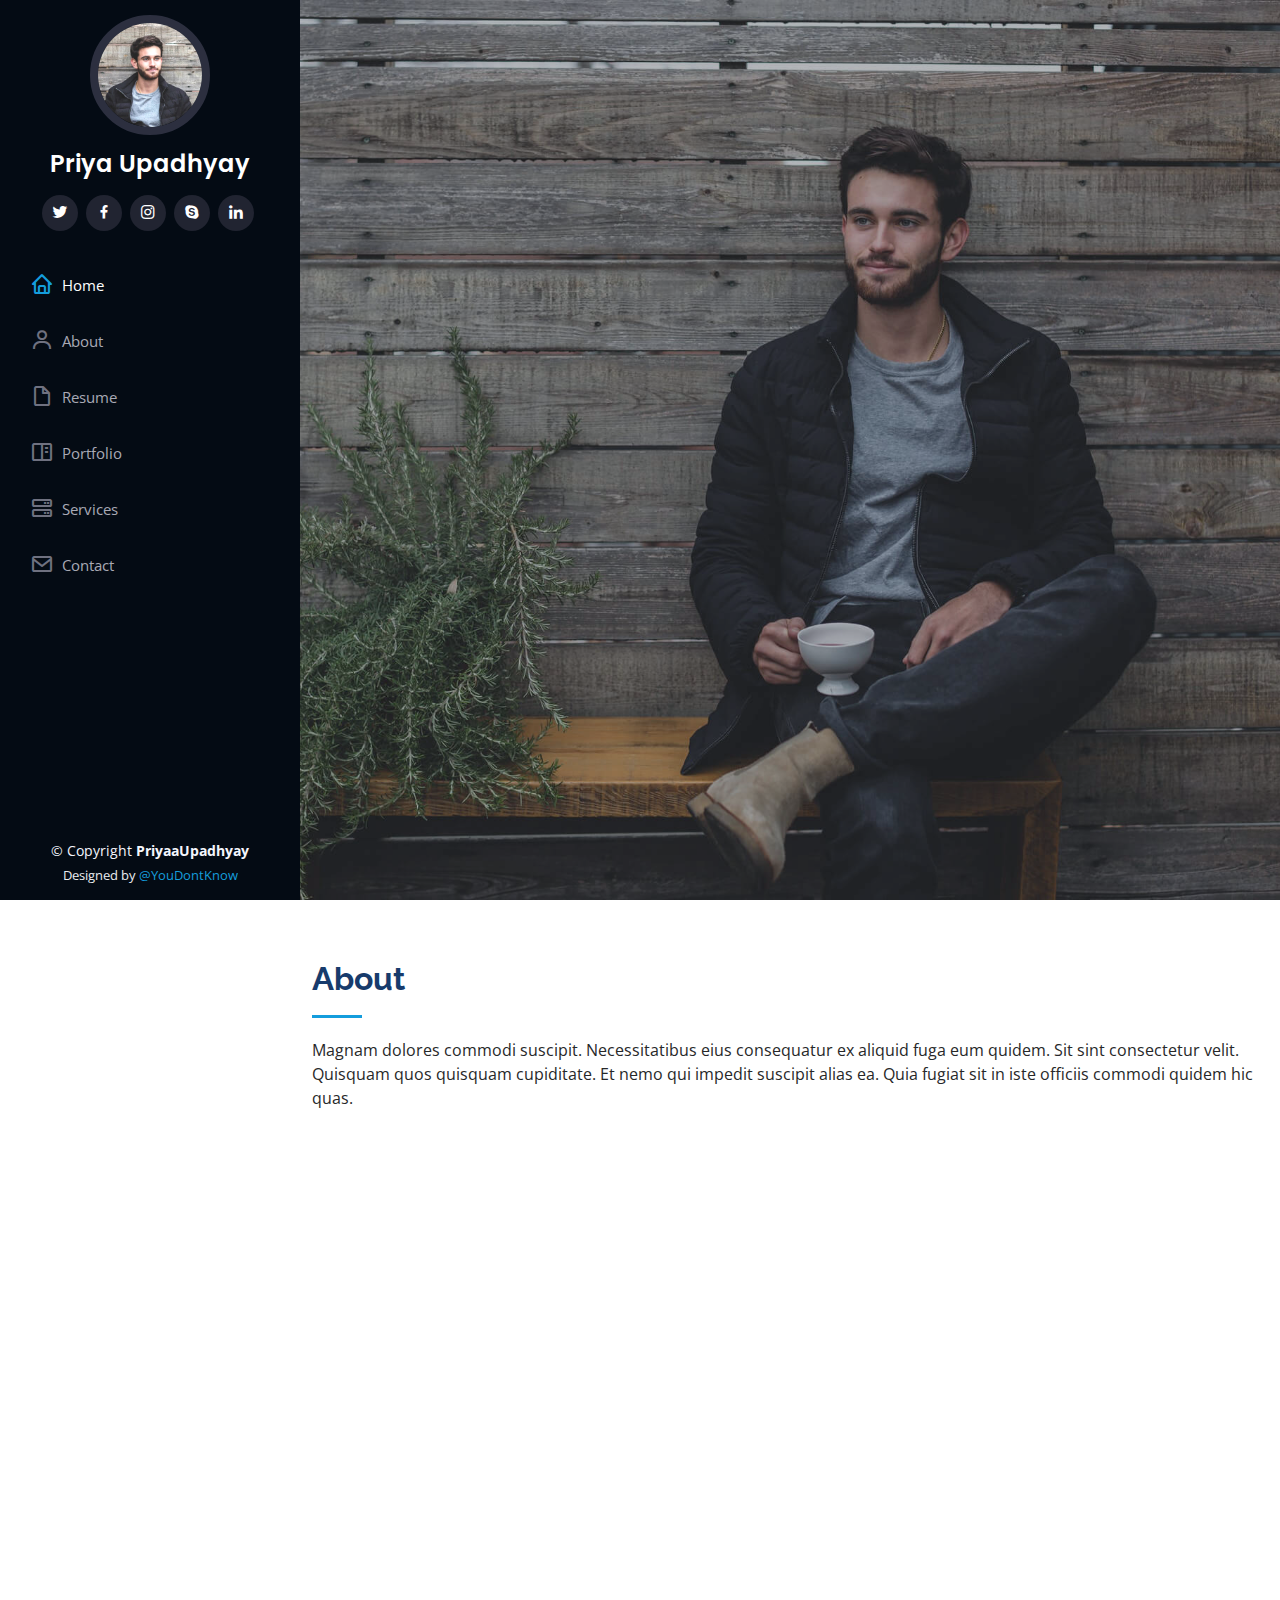
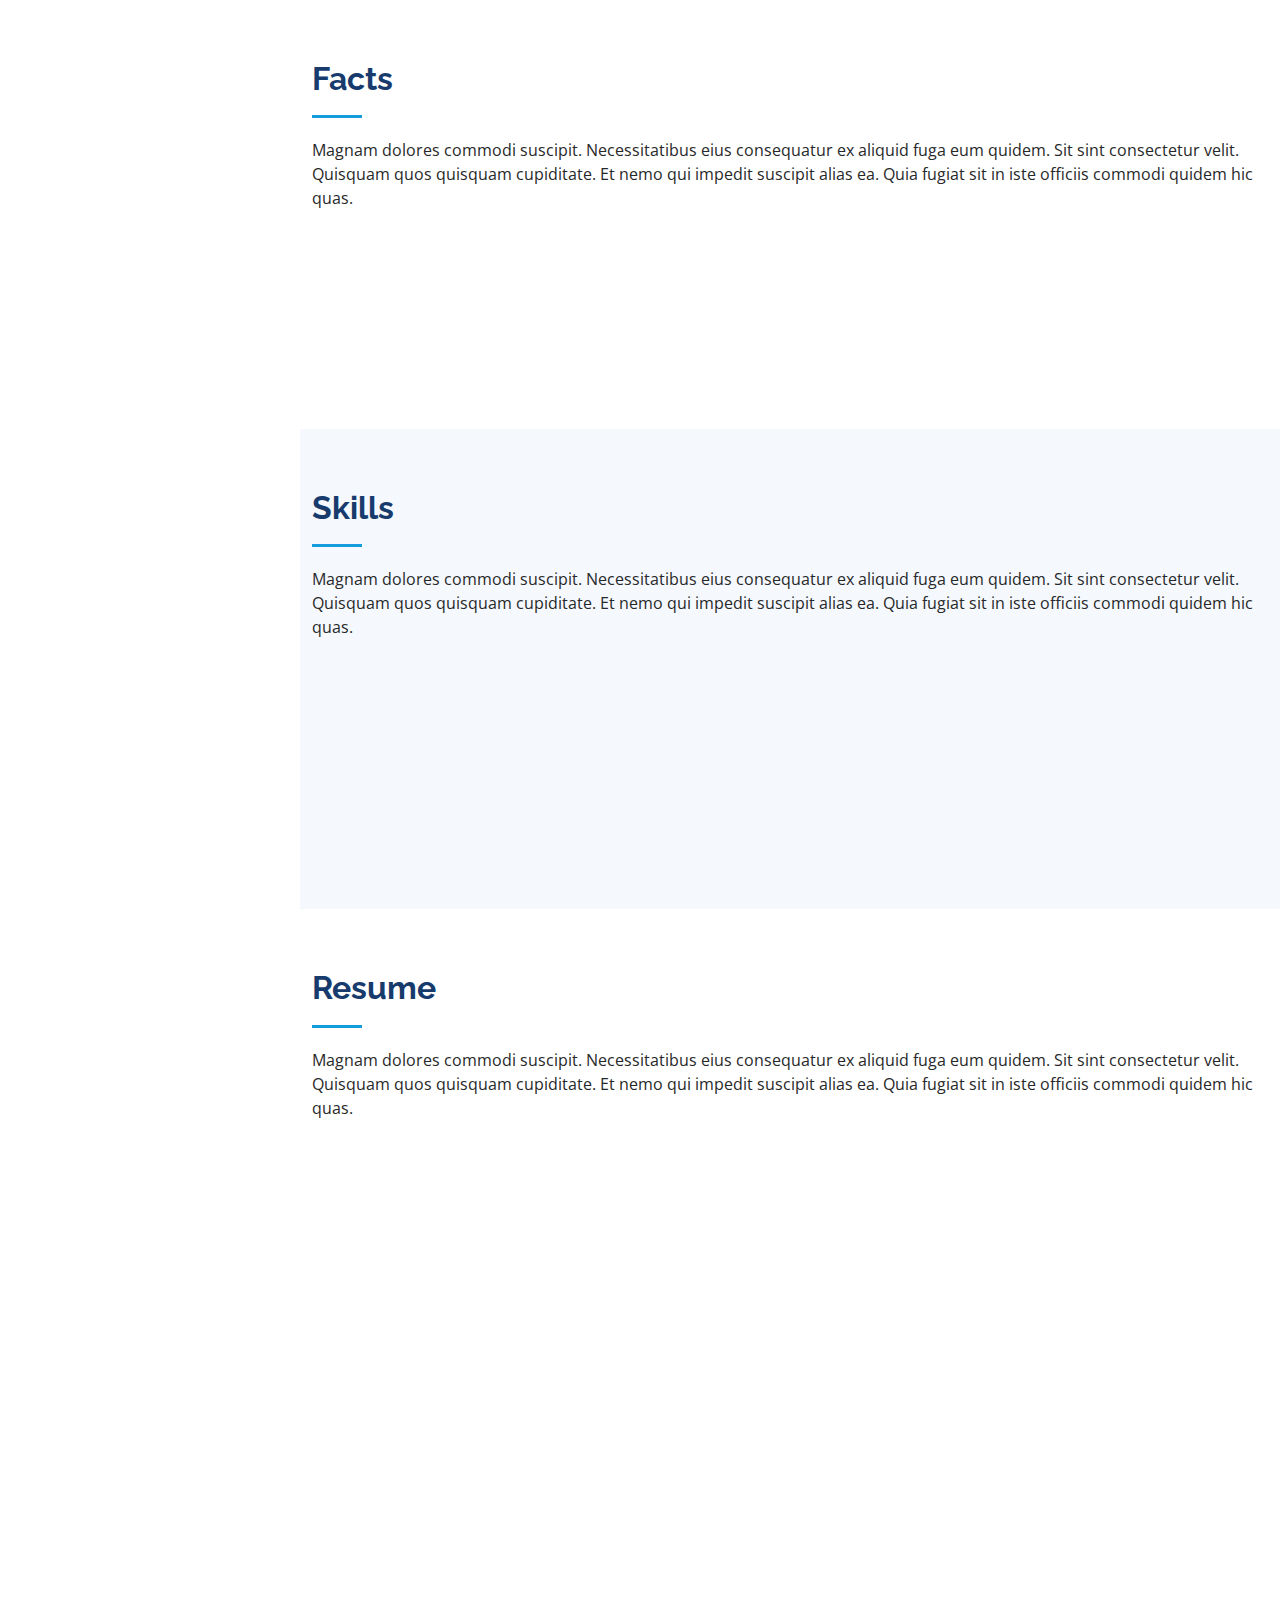
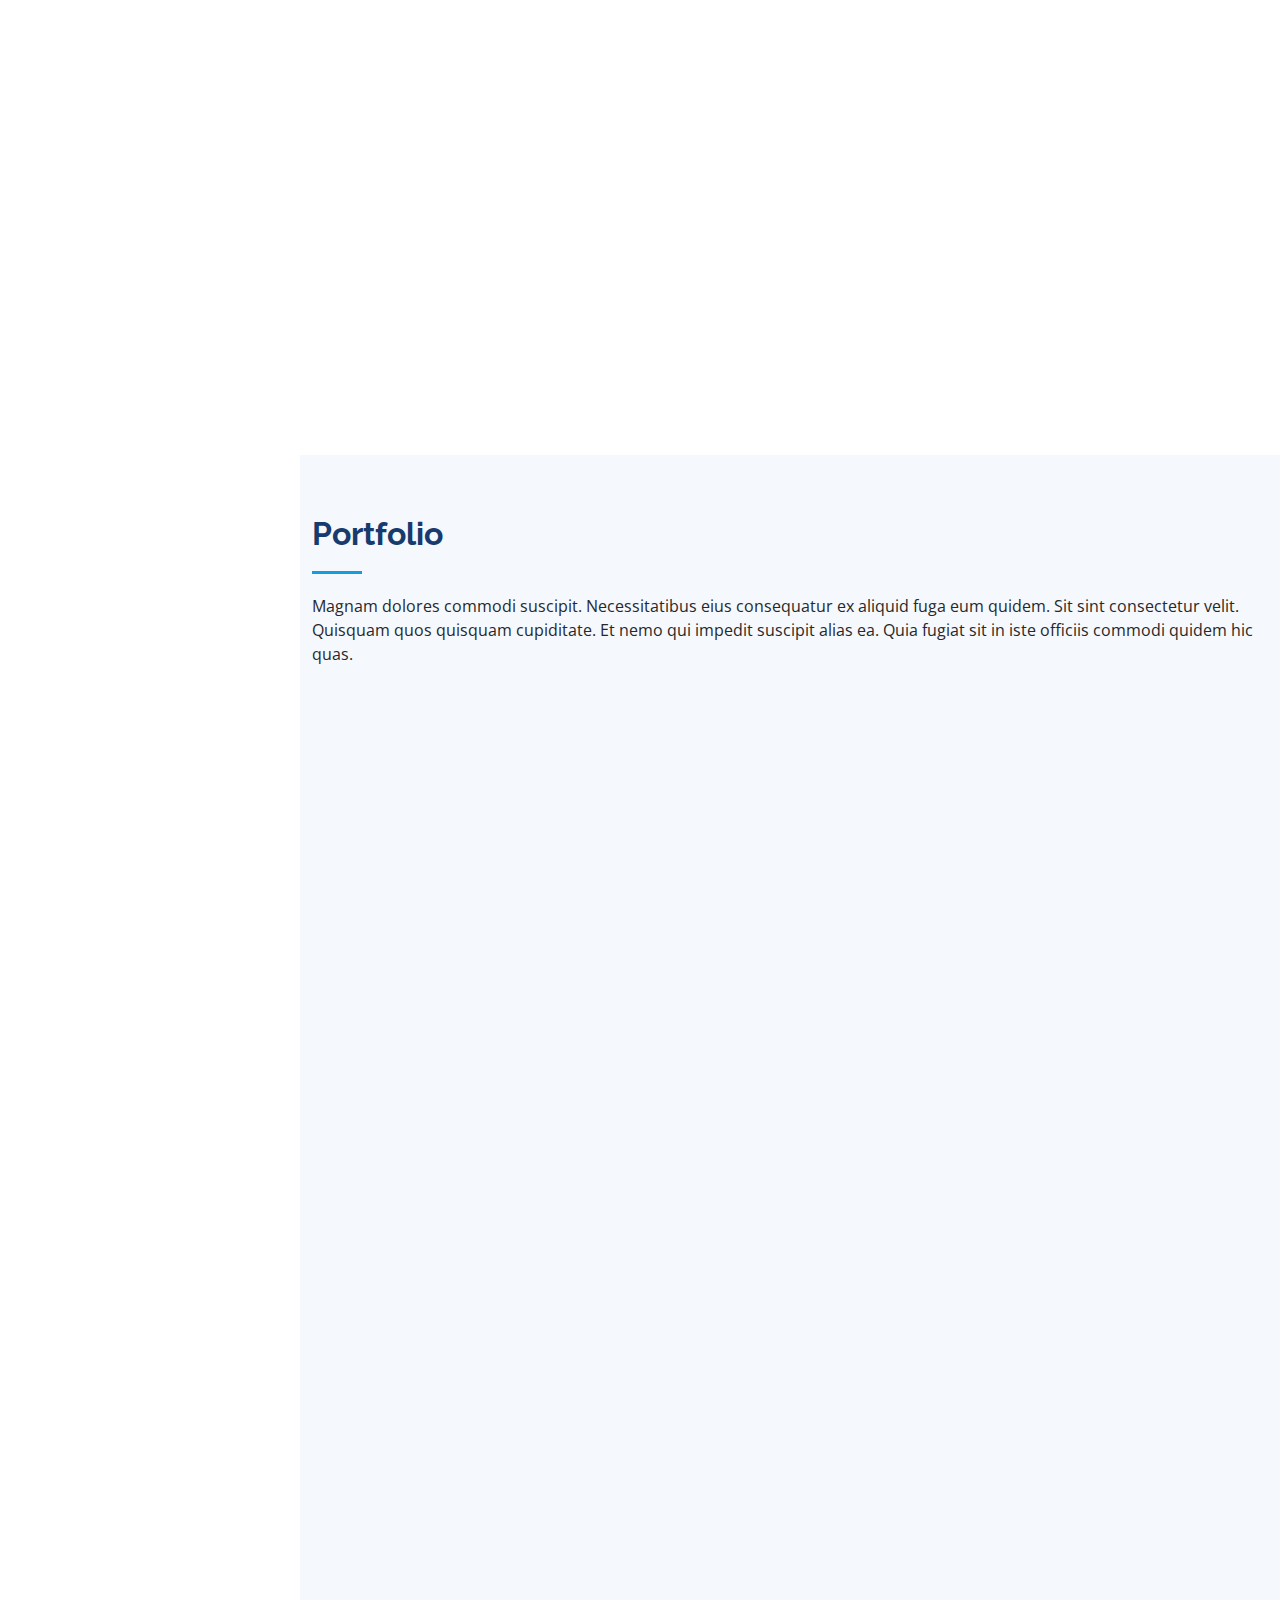
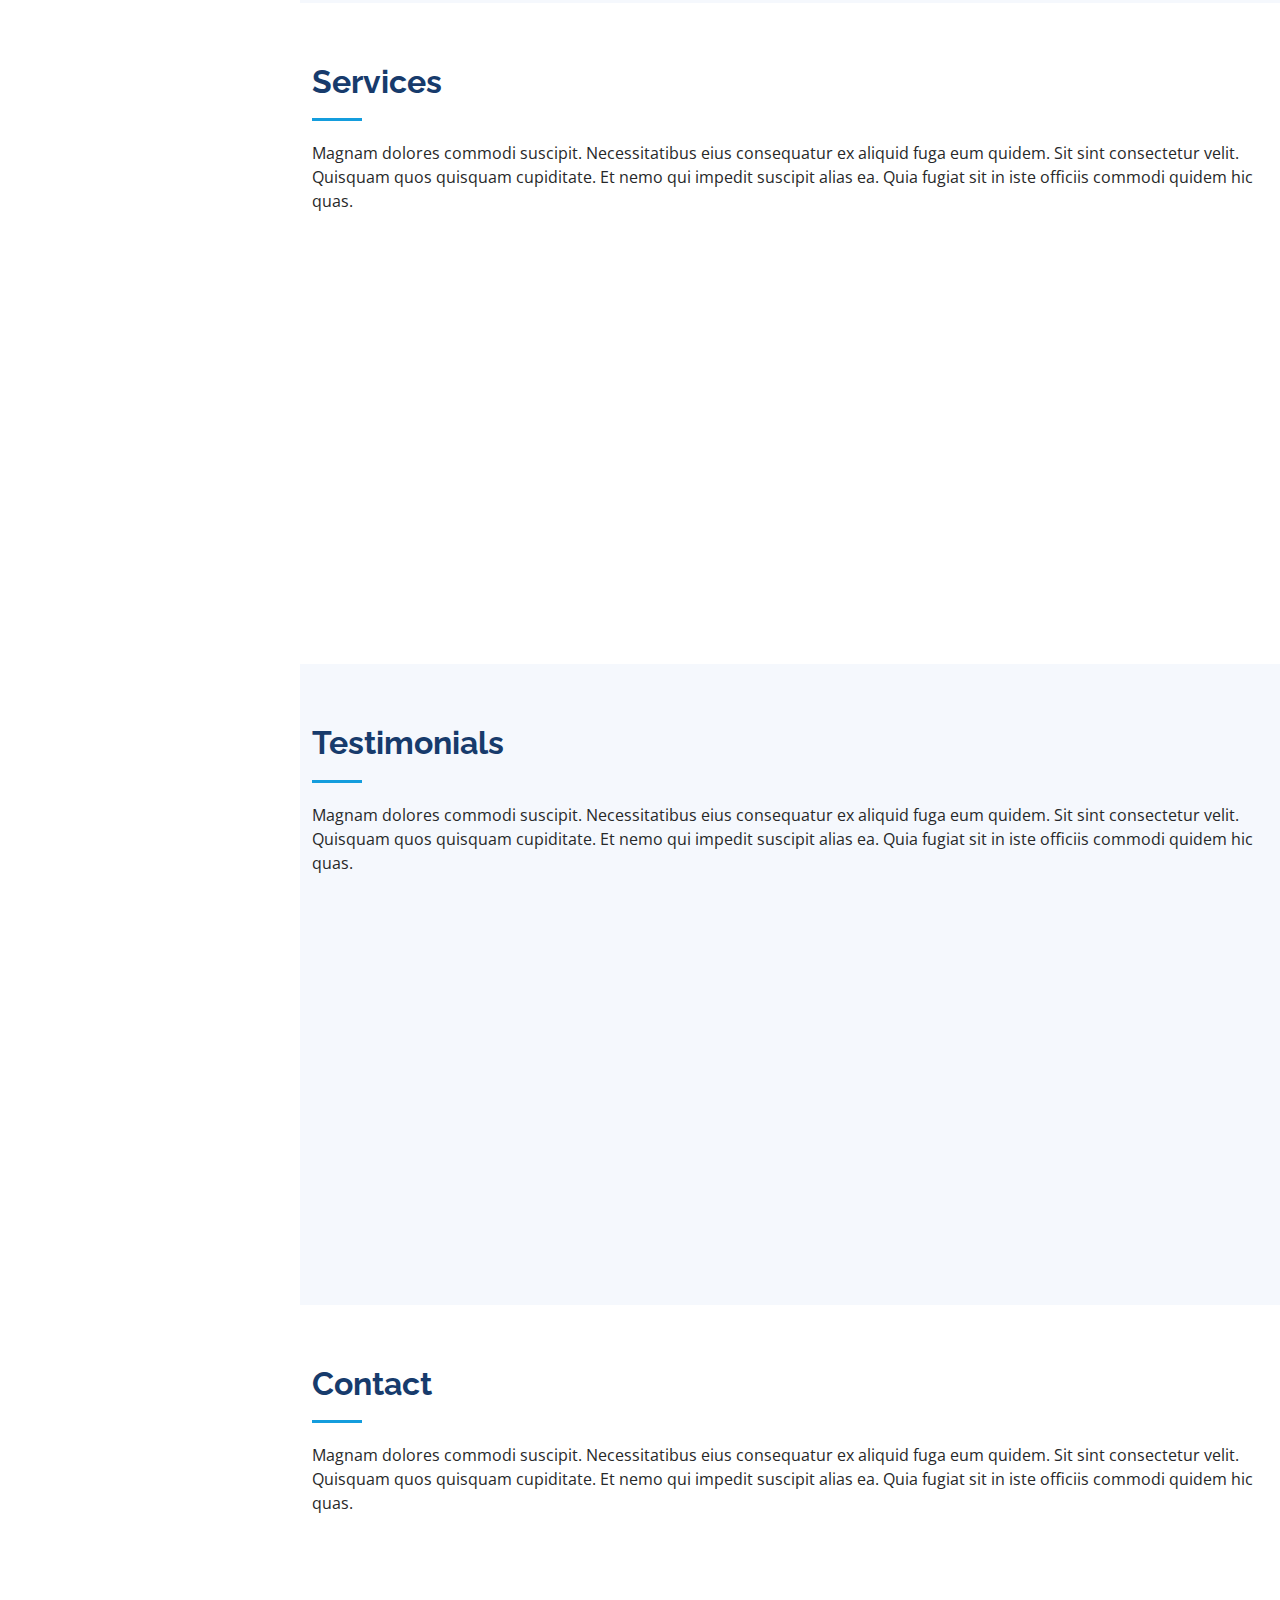
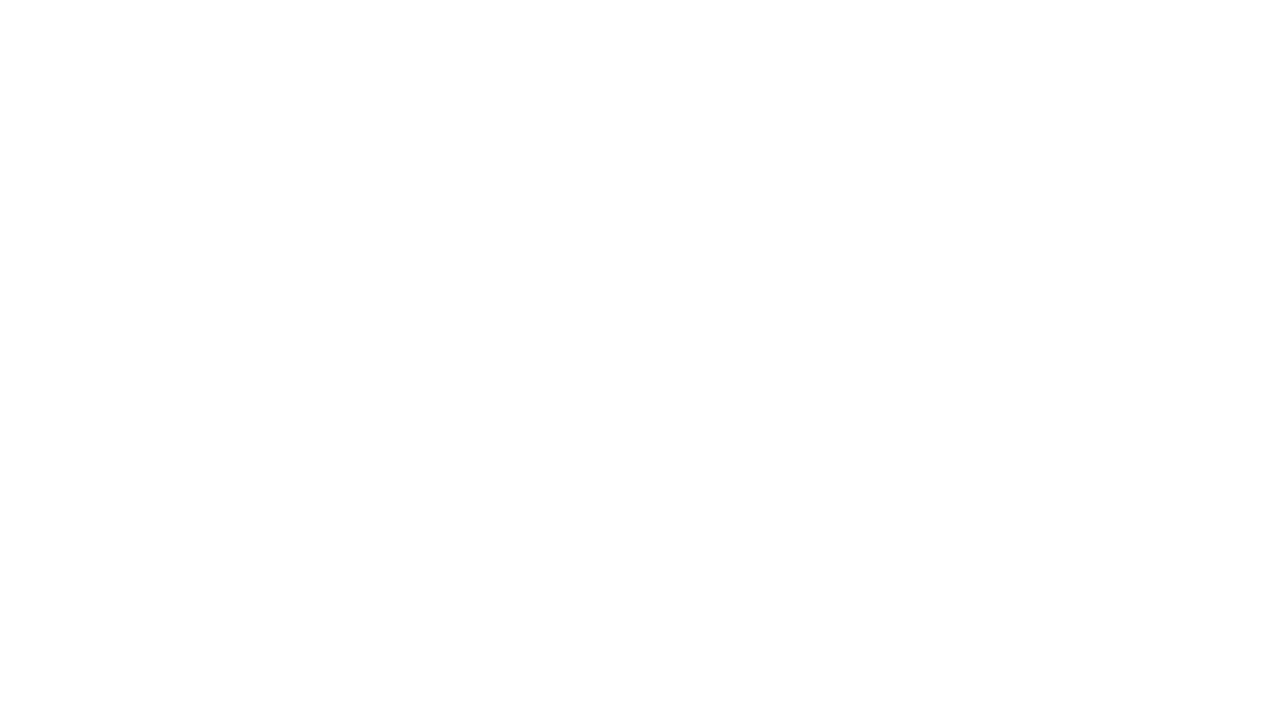
==== commit f4f8e222: "Add files via upload" ====
--- a/index.html
+++ b/index.html
@@ -5,7 +5,7 @@
   <meta charset="utf-8">
   <meta content="width=device-width, initial-scale=1.0" name="viewport">
 
-  <title>Priya Upadhyay </title >
+  <title>Priya Upadhyay</title>
   <meta content="" name="description">
   <meta content="" name="keywords">
 
@@ -40,7 +40,7 @@
 
       <div class="profile">
         <img src="assets/img/profile-img.jpg" alt="" class="img-fluid rounded-circle">
-        <h1 class="text-light"><a href="index.html">Alex Smith</a></h1>
+        <h1 class="text-light"><a href="index.html">Priya Upadhyay</a></h1>
         <div class="social-links mt-3 text-center">
           <a href="#" class="twitter"><i class="bx bxl-twitter"></i></a>
           <a href="#" class="facebook"><i class="bx bxl-facebook"></i></a>
@@ -66,8 +66,8 @@
   <!-- ======= Hero Section ======= -->
   <section id="hero" class="d-flex flex-column justify-content-center align-items-center">
     <div class="hero-container" data-aos="fade-in">
-      <h1>Priya Upadhyay </h1>
-      <p>I'm <span class="typed" data-typed-items="Designer, Animator, Freelancer, Photographer"></span></p>
+      <h1>Priya Upadhyay</h1>
+      <p>I'm <span class="typed" data-typed-items="Designer, Developer, Freelancer, Photographer"></span></p>
     </div>
   </section><!-- End Hero -->
 
@@ -247,7 +247,7 @@
           <div class="col-lg-6" data-aos="fade-up">
             <h3 class="resume-title">Sumary</h3>
             <div class="resume-item pb-0">
-              <h4>Alex Smith</h4>
+              <h4>Priya Upadhyay</h4>
               <p><em>Innovative and deadline-driven Graphic Designer with 3+ years of experience designing and developing user-centered digital/print marketing material from initial concept to final, polished deliverable.</em></p>
               <ul>
                 <li>Portland par 127,Orlando, FL</li>
@@ -618,14 +618,17 @@
 
   </main><!-- End #main -->
 
-  <!-- ======= Footer ======= -->
+   <!-- ======= Footer ======= -->
   <footer id="footer">
     <div class="container">
       <div class="copyright">
-        &copy; Copyright <strong><span>priya</span></strong>
-      </div>-
-
+        &copy; Copyright <strong><span>PriyaaUpadhyay</span></strong>
+      </div>
+      <div class="credits">
+        Designed by <a href="">@YouDontKnow</a>
+      </div>
+    </div>
+  </footer><!-- End  Footer -->
   <a href="#" class="back-to-top d-flex align-items-center justify-content-center"><i class="bi bi-arrow-up-short"></i></a>
 
   <!-- Vendor JS Files -->
@@ -644,4 +647,4 @@
 
 </body>
 
-</html>
+</html>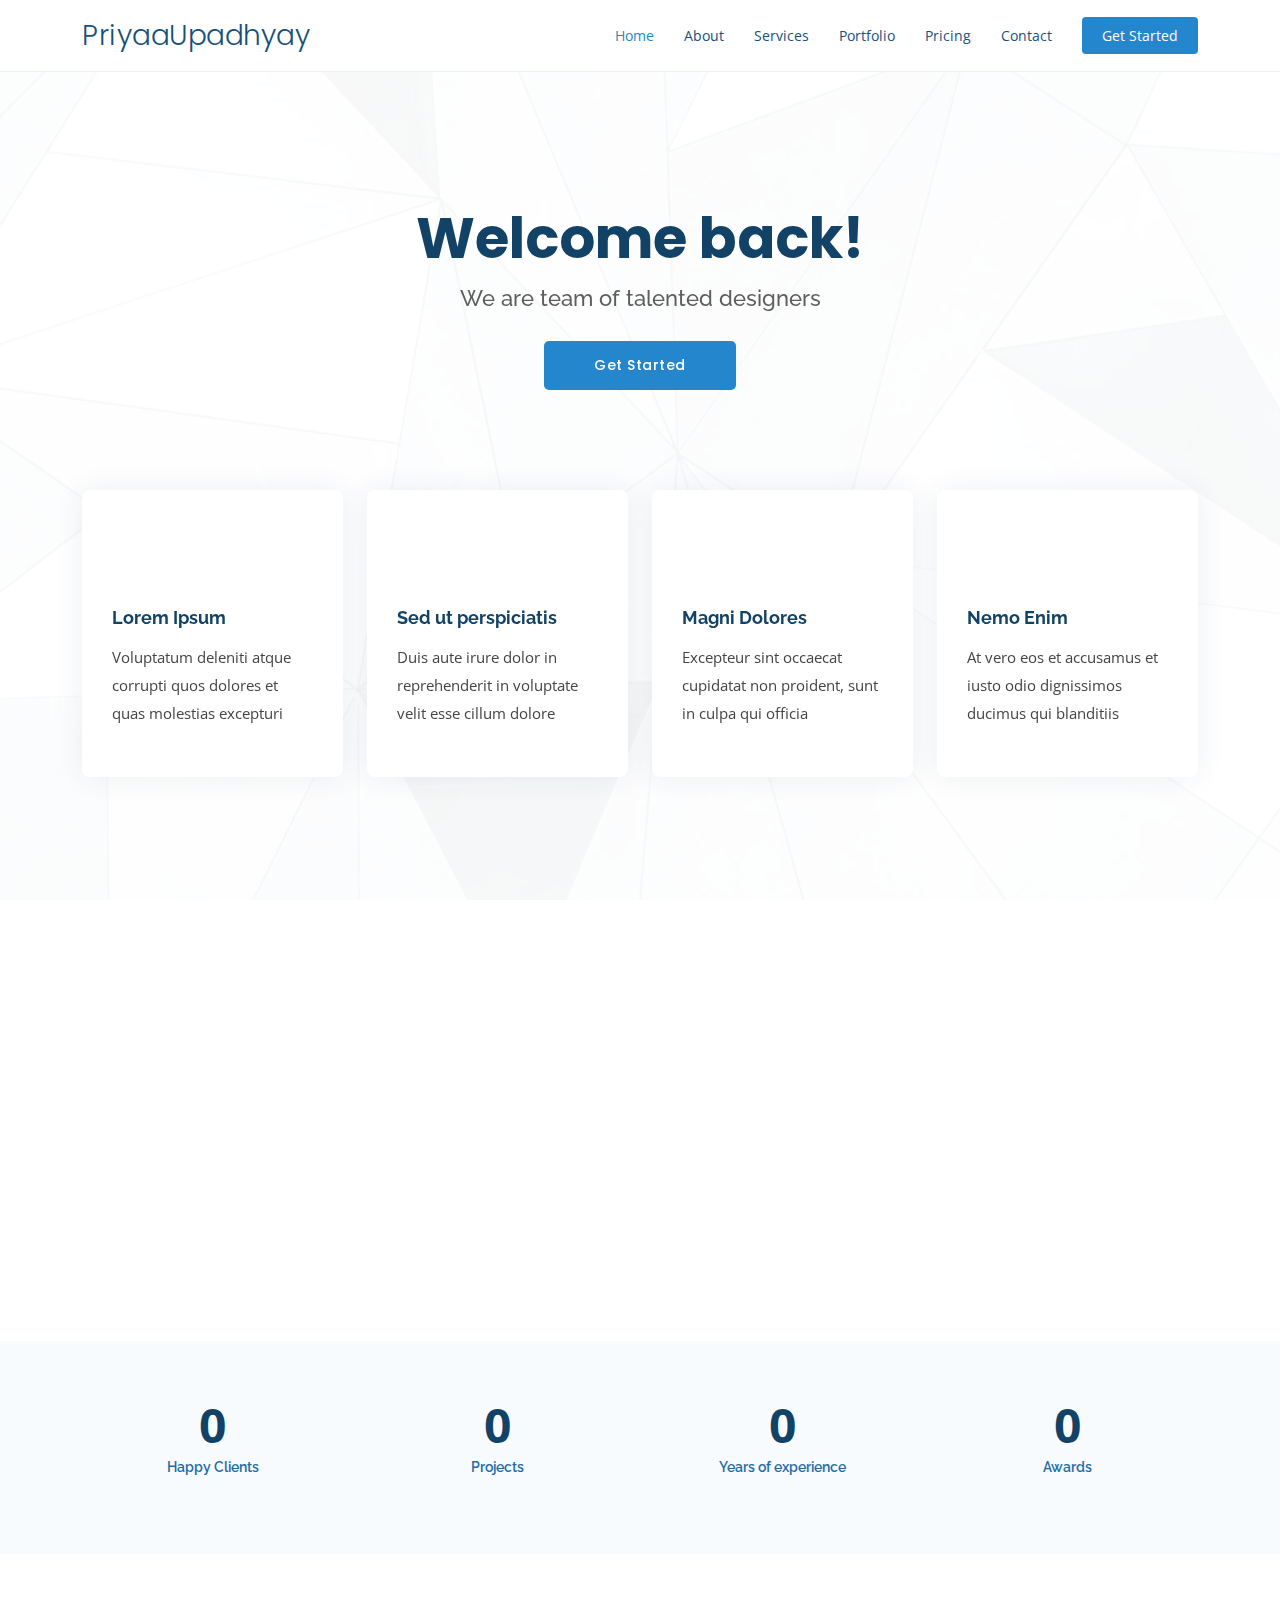
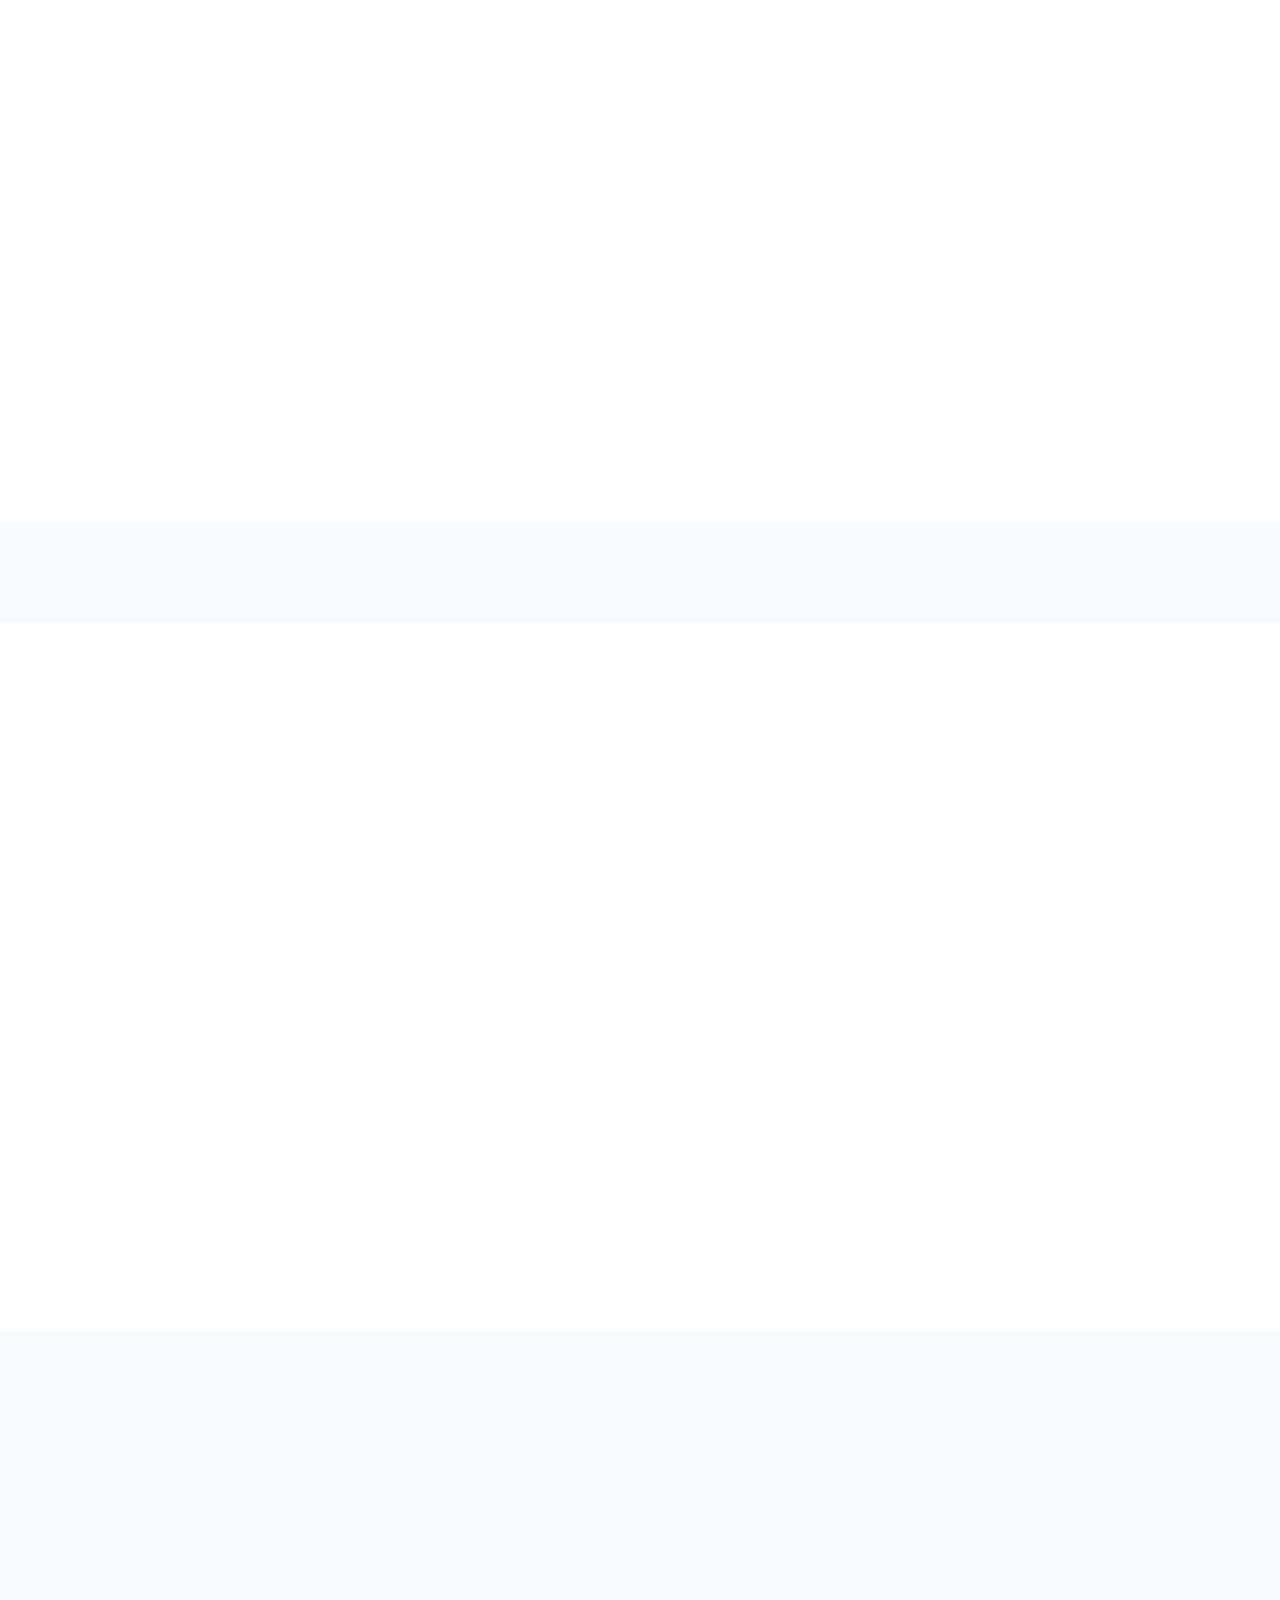
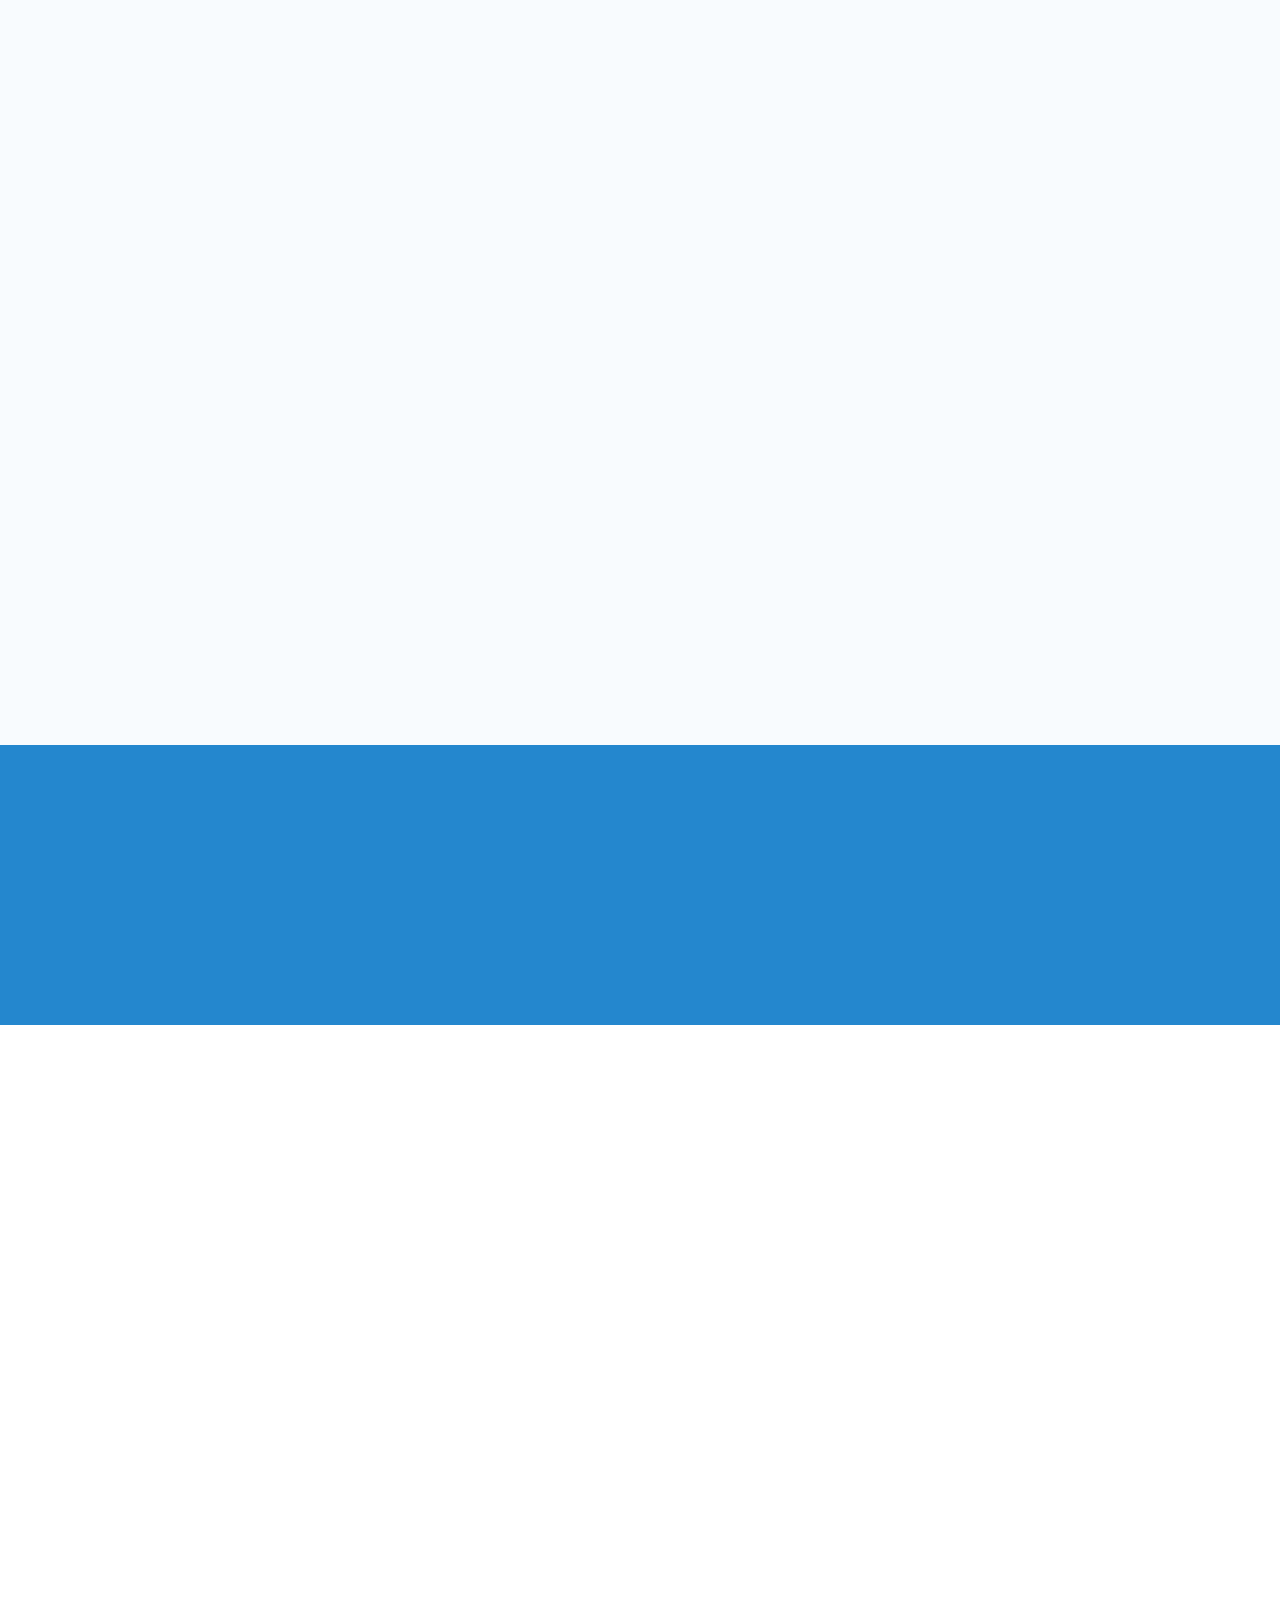
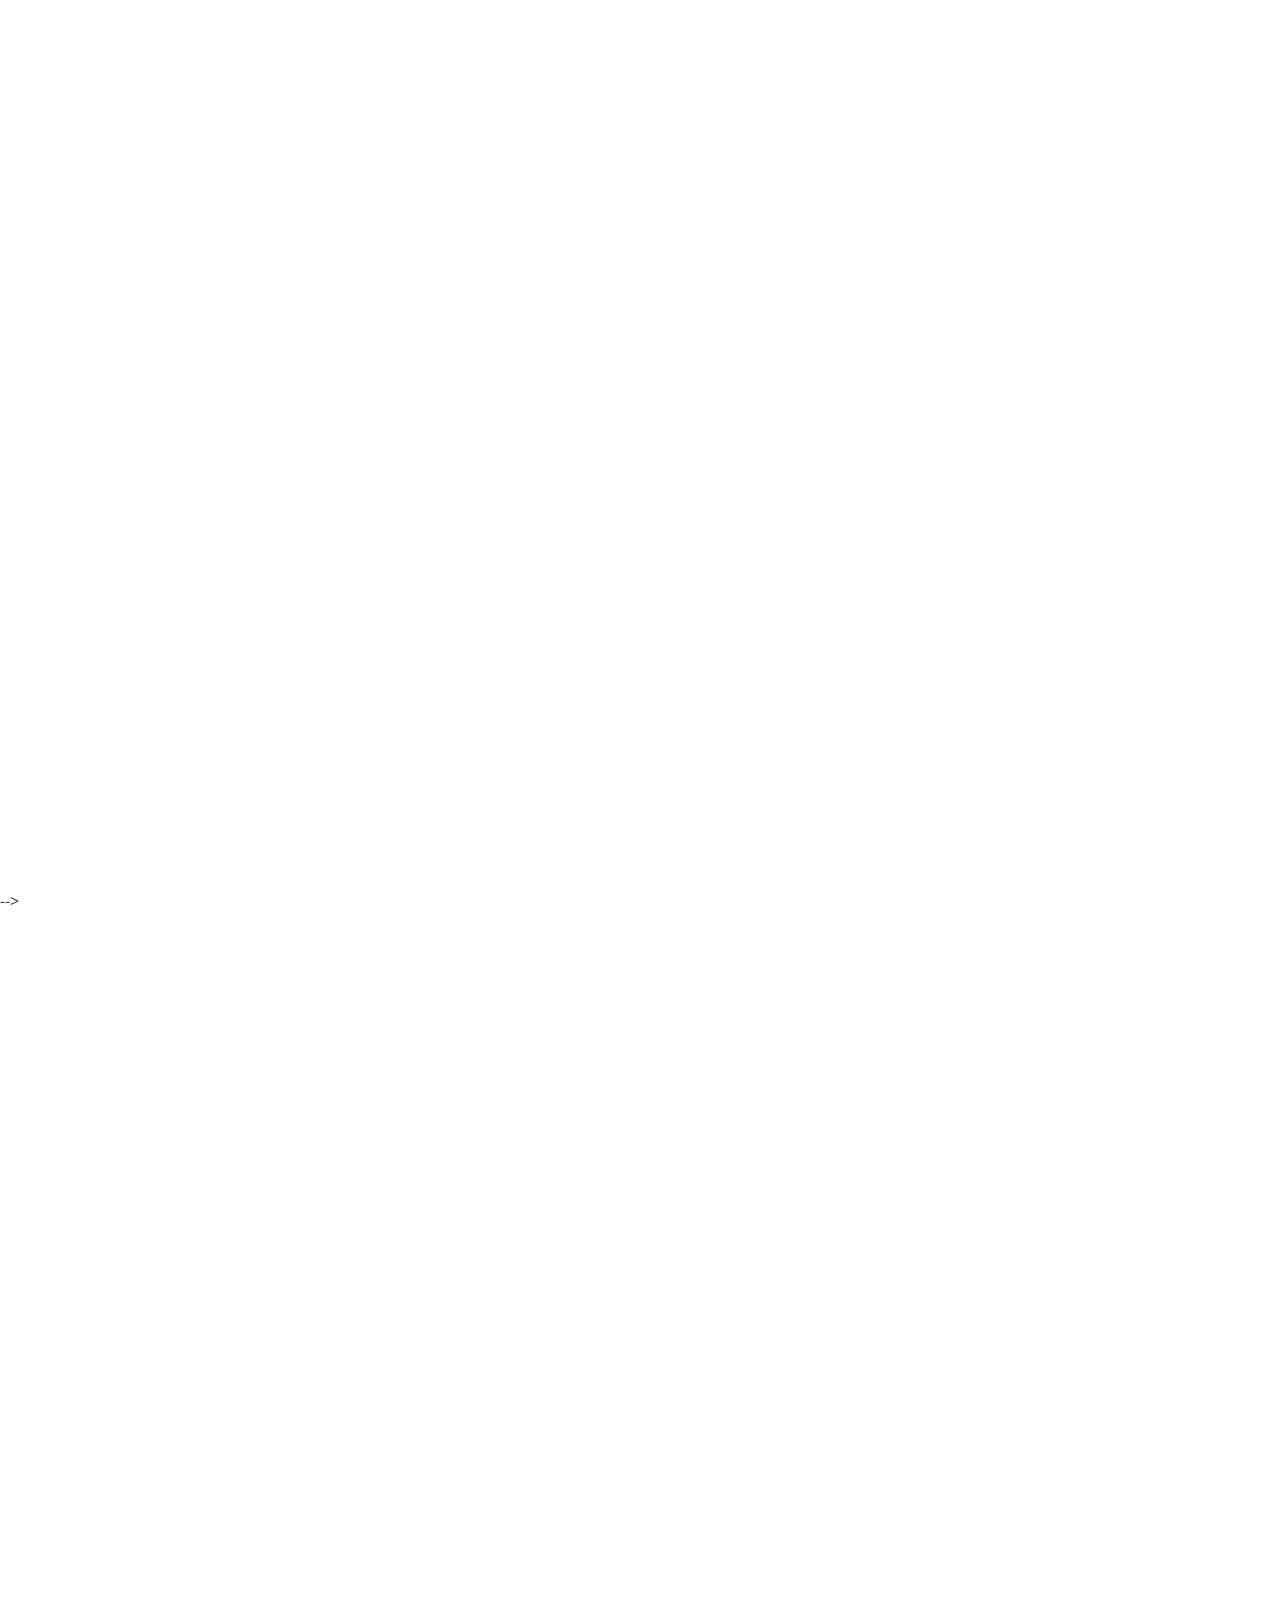
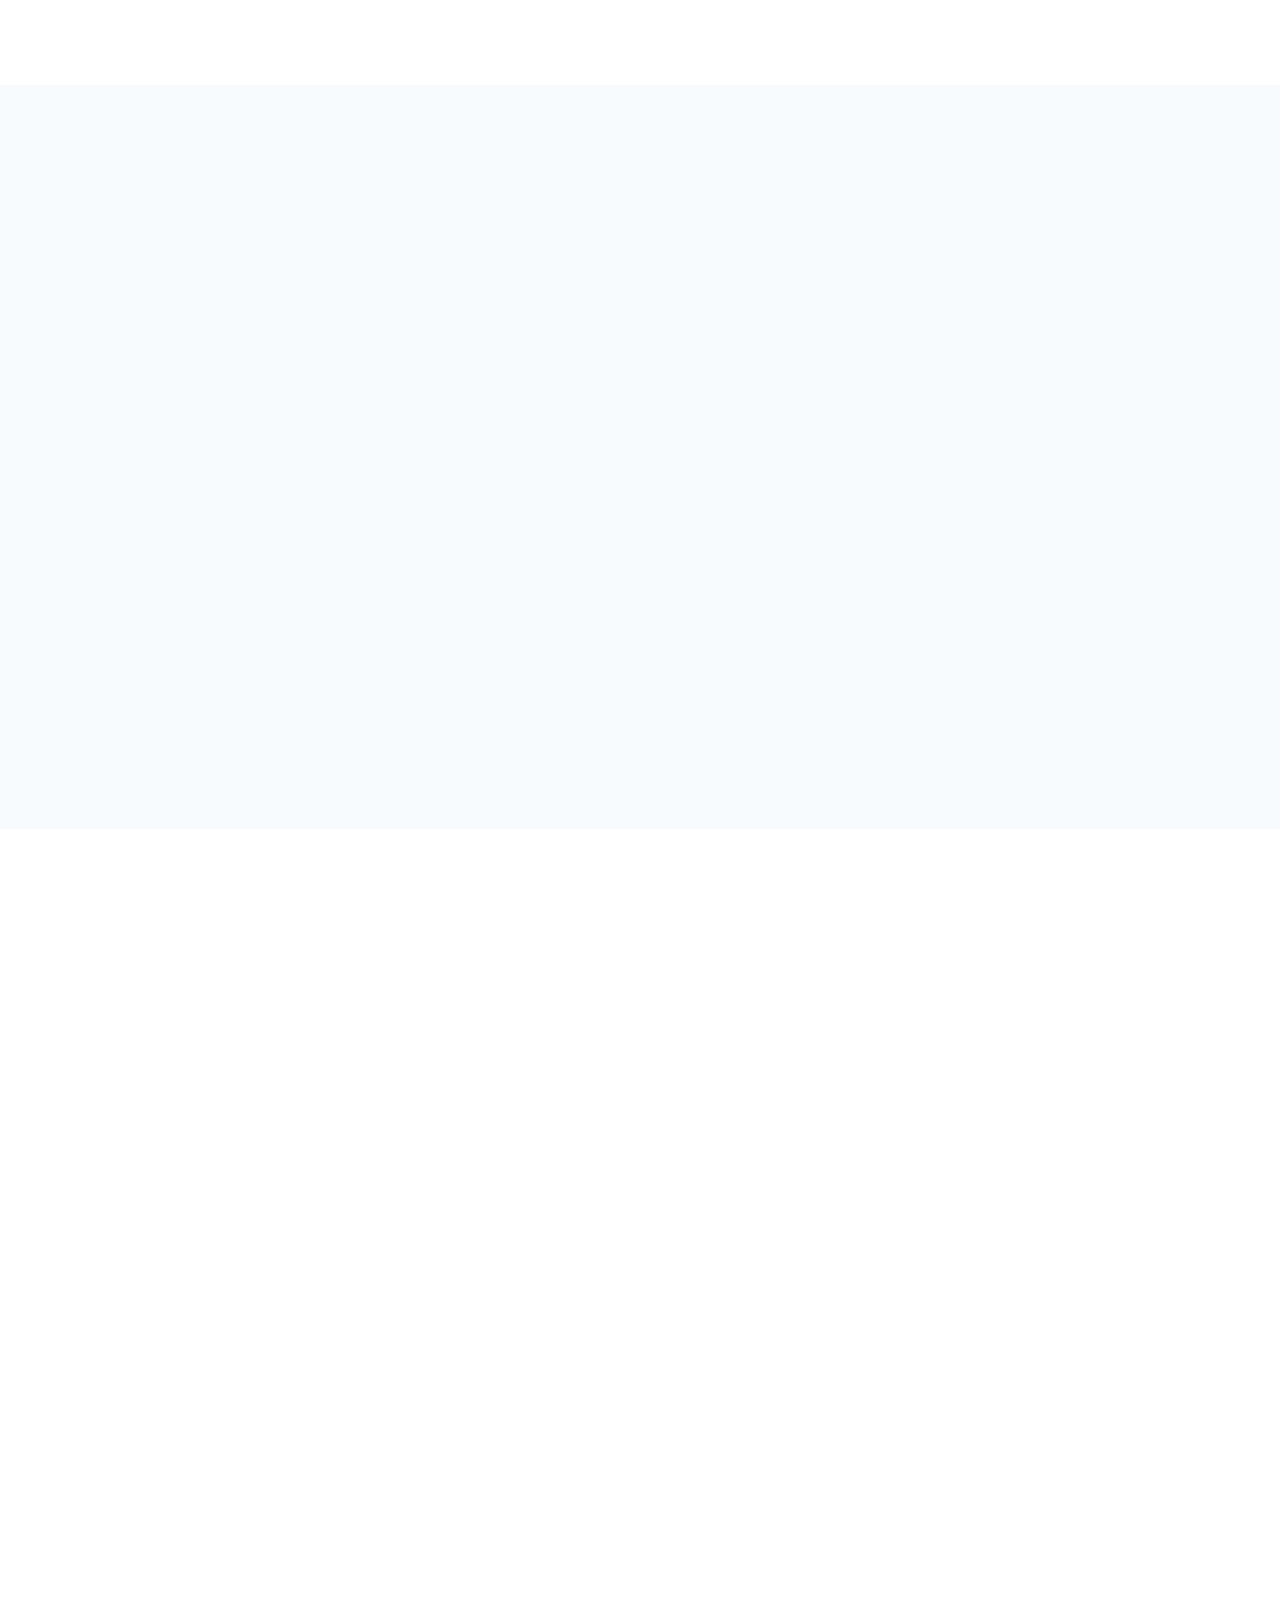
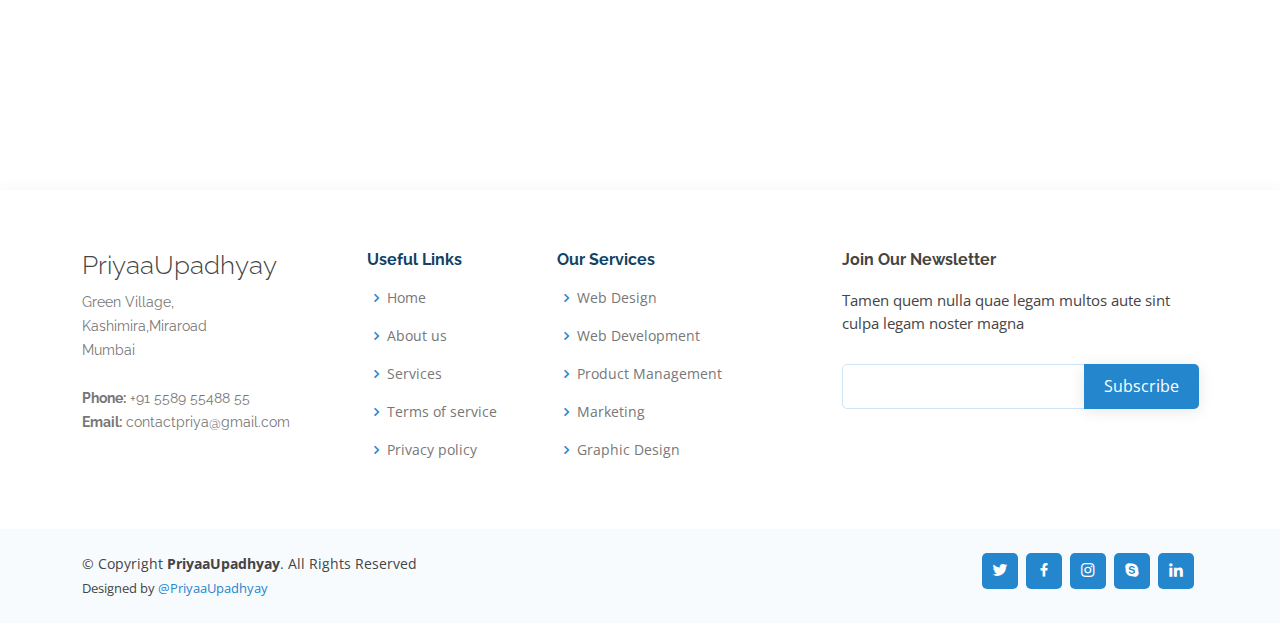
==== commit ef8e91ea: "Add files via upload" ====
--- a/index.html
+++ b/index.html
@@ -22,6 +22,7 @@
   <link href="assets/vendor/bootstrap-icons/bootstrap-icons.css" rel="stylesheet">
   <link href="assets/vendor/boxicons/css/boxicons.min.css" rel="stylesheet">
   <link href="assets/vendor/glightbox/css/glightbox.min.css" rel="stylesheet">
+  <link href="assets/vendor/remixicon/remixicon.css" rel="stylesheet">
   <link href="assets/vendor/swiper/swiper-bundle.min.css" rel="stylesheet">
 
   <!-- Template Main CSS File -->
@@ -31,43 +32,78 @@
 
 <body>
 
-  <!-- ======= Mobile nav toggle button ======= -->
-  <i class="bi bi-list mobile-nav-toggle d-xl-none"></i>
-
   <!-- ======= Header ======= -->
-  <header id="header">
-    <div class="d-flex flex-column">
-
-      <div class="profile">
-        <img src="assets/img/profile-img.jpg" alt="" class="img-fluid rounded-circle">
-        <h1 class="text-light"><a href="index.html">Priya Upadhyay</a></h1>
-        <div class="social-links mt-3 text-center">
-          <a href="#" class="twitter"><i class="bx bxl-twitter"></i></a>
-          <a href="#" class="facebook"><i class="bx bxl-facebook"></i></a>
-          <a href="#" class="instagram"><i class="bx bxl-instagram"></i></a>
-          <a href="#" class="google-plus"><i class="bx bxl-skype"></i></a>
-          <a href="#" class="linkedin"><i class="bx bxl-linkedin"></i></a>
-        </div>
-      </div>
-
-      <nav id="navbar" class="nav-menu navbar">
+  <header id="header" class="fixed-top">
+    <div class="container d-flex align-items-center justify-content-between">
+
+      <h1 class="logo"><a href="index.html">PriyaaUpadhyay</a></h1>
+      <!-- Uncomment below if you prefer to use an image logo -->
+      <!-- <a href="index.html" class="logo"><img src="assets/img/logo.png" alt="" class="img-fluid"></a>-->
+
+      <nav id="navbar" class="navbar">
         <ul>
-          <li><a href="#hero" class="nav-link scrollto active"><i class="bx bx-home"></i> <span>Home</span></a></li>
-          <li><a href="#about" class="nav-link scrollto"><i class="bx bx-user"></i> <span>About</span></a></li>
-          <li><a href="#resume" class="nav-link scrollto"><i class="bx bx-file-blank"></i> <span>Resume</span></a></li>
-          <li><a href="#portfolio" class="nav-link scrollto"><i class="bx bx-book-content"></i> <span>Portfolio</span></a></li>
-          <li><a href="#services" class="nav-link scrollto"><i class="bx bx-server"></i> <span>Services</span></a></li>
-          <li><a href="#contact" class="nav-link scrollto"><i class="bx bx-envelope"></i> <span>Contact</span></a></li>
+          <li><a class="nav-link scrollto active" href="#hero">Home</a></li>
+          <li><a class="nav-link scrollto" href="#about">About</a></li>
+          <li><a class="nav-link scrollto" href="#services">Services</a></li>
+          <li><a class="nav-link scrollto o" href="#portfolio">Portfolio</a></li>
+         <!-- <li><a class="nav-link scrollto" href="#team">Team</a></li>-->
+          <li><a class="nav-link scrollto" href="#pricing">Pricing</a></li>
+         <li><a class="nav-link scrollto" href="#contact">Contact</a></li>
+          <li><a class="getstarted scrollto" href="#about">Get Started</a></li>
         </ul>
-      </nav><!-- .nav-menu -->
+        <i class="bi bi-list mobile-nav-toggle"></i>
+      </nav><!-- .navbar -->
+
     </div>
   </header><!-- End Header -->
 
   <!-- ======= Hero Section ======= -->
-  <section id="hero" class="d-flex flex-column justify-content-center align-items-center">
-    <div class="hero-container" data-aos="fade-in">
-      <h1>Priya Upadhyay</h1>
-      <p>I'm <span class="typed" data-typed-items="Designer, Developer, Freelancer, Photographer"></span></p>
+  <section id="hero" class="d-flex align-items-center">
+    <div class="container position-relative" data-aos="fade-up" data-aos-delay="100">
+      <div class="row justify-content-center">
+        <div class="col-xl-7 col-lg-9 text-center">
+          <h1>Welcome back! </h1>
+          <h2>We are team of talented designers</h2>
+        </div>
+      </div>
+      <div class="text-center">
+        <a href="#about" class="btn-get-started scrollto">Get Started</a>
+      </div>
+
+      <div class="row icon-boxes">
+        <div class="col-md-6 col-lg-3 d-flex align-items-stretch mb-5 mb-lg-0" data-aos="zoom-in" data-aos-delay="200">
+          <div class="icon-box">
+            <div class="icon"><i class="ri-stack-line"></i></div>
+            <h4 class="title"><a href="">Lorem Ipsum</a></h4>
+            <p class="description">Voluptatum deleniti atque corrupti quos dolores et quas molestias excepturi</p>
+          </div>
+        </div>
+
+        <div class="col-md-6 col-lg-3 d-flex align-items-stretch mb-5 mb-lg-0" data-aos="zoom-in" data-aos-delay="300">
+          <div class="icon-box">
+            <div class="icon"><i class="ri-palette-line"></i></div>
+            <h4 class="title"><a href="">Sed ut perspiciatis</a></h4>
+            <p class="description">Duis aute irure dolor in reprehenderit in voluptate velit esse cillum dolore</p>
+          </div>
+        </div>
+
+        <div class="col-md-6 col-lg-3 d-flex align-items-stretch mb-5 mb-lg-0" data-aos="zoom-in" data-aos-delay="400">
+          <div class="icon-box">
+            <div class="icon"><i class="ri-command-line"></i></div>
+            <h4 class="title"><a href="">Magni Dolores</a></h4>
+            <p class="description">Excepteur sint occaecat cupidatat non proident, sunt in culpa qui officia</p>
+          </div>
+        </div>
+
+        <div class="col-md-6 col-lg-3 d-flex align-items-stretch mb-5 mb-lg-0" data-aos="zoom-in" data-aos-delay="500">
+          <div class="icon-box">
+            <div class="icon"><i class="ri-fingerprint-line"></i></div>
+            <h4 class="title"><a href="">Nemo Enim</a></h4>
+            <p class="description">At vero eos et accusamus et iusto odio dignissimos ducimus qui blanditiis</p>
+          </div>
+        </div>
+
+      </div>
     </div>
   </section><!-- End Hero -->
 
@@ -75,396 +111,150 @@
 
     <!-- ======= About Section ======= -->
     <section id="about" class="about">
+      <div class="container" data-aos="fade-up">
+
+        <div class="section-title">
+          <h2>About Us</h2>
+          <p>Magnam dolores commodi suscipit. Necessitatibus eius consequatur ex aliquid fuga eum quidem. </p>
+        </div>
+
+        <div class="row content">
+          <div class="col-lg-6">
+            <p>
+              Lorem ipsum dolor sit amet, consectetur adipiscing elit, sed do eiusmod tempor incididunt ut labore et dolore
+              magna aliqua.
+            </p>
+            <ul>
+              <li><i class="ri-check-double-line"></i> Ullamco laboris nisi ut aliquip ex ea commodo consequat</li>
+              <li><i class="ri-check-double-line"></i> Duis aute irure dolor in reprehenderit in voluptate velit</li>
+              <li><i class="ri-check-double-line"></i> Ullamco laboris nisi ut aliquip ex ea commodo consequat</li>
+            </ul>
+          </div>
+          <div class="col-lg-6 pt-4 pt-lg-0">
+            <p>
+              Ullamco laboris nisi ut aliquip ex ea commodo consequat. Duis aute irure dolor in reprehenderit in voluptate
+              velit esse cillum dolore eu fugiat nulla pariatur. Excepteur sint occaecat cupidatat non proident, sunt in
+              culpa qui officia deserunt mollit anim id est laborum.
+            </p>
+            <a href="#" class="btn-learn-more">Learn More</a>
+          </div>
+        </div>
+
+      </div>
+    </section><!-- End About Section -->
+
+    <!-- ======= Counts Section ======= -->
+    <section id="counts" class="counts section-bg">
       <div class="container">
 
-        <div class="section-title">
-          <h2>About</h2>
-          <p>Magnam dolores commodi suscipit. Necessitatibus eius consequatur ex aliquid fuga eum quidem. Sit sint consectetur velit. Quisquam quos quisquam cupiditate. Et nemo qui impedit suscipit alias ea. Quia fugiat sit in iste officiis commodi quidem hic quas.</p>
-        </div>
+        <div class="row justify-content-end">
+
+          <div class="col-lg-3 col-md-5 col-6 d-md-flex align-items-md-stretch">
+            <div class="count-box">
+              <span data-purecounter-start="0" data-purecounter-end="65" data-purecounter-duration="2" class="purecounter"></span>
+              <p>Happy Clients</p>
+            </div>
+          </div>
+
+          <div class="col-lg-3 col-md-5 col-6 d-md-flex align-items-md-stretch">
+            <div class="count-box">
+              <span data-purecounter-start="0" data-purecounter-end="85" data-purecounter-duration="2" class="purecounter"></span>
+              <p>Projects</p>
+            </div>
+          </div>
+
+          <div class="col-lg-3 col-md-5 col-6 d-md-flex align-items-md-stretch">
+            <div class="count-box">
+              <span data-purecounter-start="0" data-purecounter-end="30" data-purecounter-duration="2" class="purecounter"></span>
+              <p>Years of experience</p>
+            </div>
+          </div>
+
+          <div class="col-lg-3 col-md-5 col-6 d-md-flex align-items-md-stretch">
+            <div class="count-box">
+              <span data-purecounter-start="0" data-purecounter-end="20" data-purecounter-duration="2" class="purecounter"></span>
+              <p>Awards</p>
+            </div>
+          </div>
+
+        </div>
+
+      </div>
+    </section><!-- End Counts Section -->
+
+    <!-- ======= About Video Section ======= -->
+    <section id="about-video" class="about-video">
+      <div class="container" data-aos="fade-up">
 
         <div class="row">
-          <div class="col-lg-4" data-aos="fade-right">
-            <img src="assets/img/profile-img.jpg" class="img-fluid" alt="">
-          </div>
-          <div class="col-lg-8 pt-4 pt-lg-0 content" data-aos="fade-left">
-            <h3>UI/UX Designer &amp; Web Developer.</h3>
+
+          <div class="col-lg-6 video-box align-self-baseline" data-aos="fade-right" data-aos-delay="100">
+            <img src="assets/img/about-video.jpg" class="img-fluid" alt="">
+            <a href="https://www.youtube.com/watch?v=jDDaplaOz7Q" class="glightbox play-btn mb-4" data-vbtype="video" data-autoplay="true"></a>
+          </div>
+
+          <div class="col-lg-6 pt-3 pt-lg-0 content" data-aos="fade-left" data-aos-delay="100">
+            <h3>Voluptatem dignissimos provident quasi corporis voluptates sit assumenda.</h3>
             <p class="fst-italic">
               Lorem ipsum dolor sit amet, consectetur adipiscing elit, sed do eiusmod tempor incididunt ut labore et dolore
               magna aliqua.
             </p>
-            <div class="row">
-              <div class="col-lg-6">
-                <ul>
-                  <li><i class="bi bi-chevron-right"></i> <strong>Birthday:</strong> <span>1 May 1995</span></li>
-                  <li><i class="bi bi-chevron-right"></i> <strong>Website:</strong> <span>www.example.com</span></li>
-                  <li><i class="bi bi-chevron-right"></i> <strong>Phone:</strong> <span>+123 456 7890</span></li>
-                  <li><i class="bi bi-chevron-right"></i> <strong>City:</strong> <span>New York, USA</span></li>
-                </ul>
-              </div>
-              <div class="col-lg-6">
-                <ul>
-                  <li><i class="bi bi-chevron-right"></i> <strong>Age:</strong> <span>30</span></li>
-                  <li><i class="bi bi-chevron-right"></i> <strong>Degree:</strong> <span>Master</span></li>
-                  <li><i class="bi bi-chevron-right"></i> <strong>PhEmailone:</strong> <span>email@example.com</span></li>
-                  <li><i class="bi bi-chevron-right"></i> <strong>Freelance:</strong> <span>Available</span></li>
-                </ul>
-              </div>
-            </div>
+            <ul>
+              <li><i class="bx bx-check-double"></i> Ullamco laboris nisi ut aliquip ex ea commodo consequat.</li>
+              <li><i class="bx bx-check-double"></i> Duis aute irure dolor in reprehenderit in voluptate velit.</li>
+              <li><i class="bx bx-check-double"></i> Voluptate repellendus pariatur reprehenderit corporis sint.</li>
+              <li><i class="bx bx-check-double"></i> Ullamco laboris nisi ut aliquip ex ea commodo consequat. Duis aute irure dolor in reprehenderit in voluptate trideta storacalaperda mastiro dolore eu fugiat nulla pariatur.</li>
+            </ul>
             <p>
-              Officiis eligendi itaque labore et dolorum mollitia officiis optio vero. Quisquam sunt adipisci omnis et ut. Nulla accusantium dolor incidunt officia tempore. Et eius omnis.
-              Cupiditate ut dicta maxime officiis quidem quia. Sed et consectetur qui quia repellendus itaque neque. Aliquid amet quidem ut quaerat cupiditate. Ab et eum qui repellendus omnis culpa magni laudantium dolores.
+              Ullamco laboris nisi ut aliquip ex ea commodo consequat. Duis aute irure dolor in reprehenderit in voluptate
+              velit esse cillum dolore eu fugiat nulla pariatur. Excepteur sint occaecat cupidatat non proident, sunt in
+              culpa qui officia deserunt mollit anim id est laborum
             </p>
           </div>
-        </div>
-
-      </div>
-    </section><!-- End About Section -->
-
-    <!-- ======= Facts Section ======= -->
-    <section id="facts" class="facts">
+
+        </div>
+
+      </div>
+    </section><!-- End About Video Section -->
+
+    <!-- ======= Clients Section ======= -->
+    <section id="clients" class="clients section-bg">
       <div class="container">
 
-        <div class="section-title">
-          <h2>Facts</h2>
-          <p>Magnam dolores commodi suscipit. Necessitatibus eius consequatur ex aliquid fuga eum quidem. Sit sint consectetur velit. Quisquam quos quisquam cupiditate. Et nemo qui impedit suscipit alias ea. Quia fugiat sit in iste officiis commodi quidem hic quas.</p>
-        </div>
-
-        <div class="row no-gutters">
-
-          <div class="col-lg-3 col-md-6 d-md-flex align-items-md-stretch" data-aos="fade-up">
-            <div class="count-box">
-              <i class="bi bi-emoji-smile"></i>
-              <span data-purecounter-start="0" data-purecounter-end="232" data-purecounter-duration="1" class="purecounter"></span>
-              <p><strong>Happy Clients</strong> consequuntur quae</p>
-            </div>
-          </div>
-
-          <div class="col-lg-3 col-md-6 d-md-flex align-items-md-stretch" data-aos="fade-up" data-aos-delay="100">
-            <div class="count-box">
-              <i class="bi bi-journal-richtext"></i>
-              <span data-purecounter-start="0" data-purecounter-end="521" data-purecounter-duration="1" class="purecounter"></span>
-              <p><strong>Projects</strong> adipisci atque cum quia aut</p>
-            </div>
-          </div>
-
-          <div class="col-lg-3 col-md-6 d-md-flex align-items-md-stretch" data-aos="fade-up" data-aos-delay="200">
-            <div class="count-box">
-              <i class="bi bi-headset"></i>
-              <span data-purecounter-start="0" data-purecounter-end="1453" data-purecounter-duration="1" class="purecounter"></span>
-              <p><strong>Hours Of Support</strong> aut commodi quaerat</p>
-            </div>
-          </div>
-
-          <div class="col-lg-3 col-md-6 d-md-flex align-items-md-stretch" data-aos="fade-up" data-aos-delay="300">
-            <div class="count-box">
-              <i class="bi bi-people"></i>
-              <span data-purecounter-start="0" data-purecounter-end="32" data-purecounter-duration="1" class="purecounter"></span>
-              <p><strong>Hard Workers</strong> rerum asperiores dolor</p>
-            </div>
-          </div>
-
-        </div>
-
-      </div>
-    </section><!-- End Facts Section -->
-
-    <!-- ======= Skills Section ======= -->
-    <section id="skills" class="skills section-bg">
-      <div class="container">
-
-        <div class="section-title">
-          <h2>Skills</h2>
-          <p>Magnam dolores commodi suscipit. Necessitatibus eius consequatur ex aliquid fuga eum quidem. Sit sint consectetur velit. Quisquam quos quisquam cupiditate. Et nemo qui impedit suscipit alias ea. Quia fugiat sit in iste officiis commodi quidem hic quas.</p>
-        </div>
-
-        <div class="row skills-content">
-
-          <div class="col-lg-6" data-aos="fade-up">
-
-            <div class="progress">
-              <span class="skill">HTML <i class="val">100%</i></span>
-              <div class="progress-bar-wrap">
-                <div class="progress-bar" role="progressbar" aria-valuenow="100" aria-valuemin="0" aria-valuemax="100"></div>
-              </div>
-            </div>
-
-            <div class="progress">
-              <span class="skill">CSS <i class="val">90%</i></span>
-              <div class="progress-bar-wrap">
-                <div class="progress-bar" role="progressbar" aria-valuenow="90" aria-valuemin="0" aria-valuemax="100"></div>
-              </div>
-            </div>
-
-            <div class="progress">
-              <span class="skill">JavaScript <i class="val">75%</i></span>
-              <div class="progress-bar-wrap">
-                <div class="progress-bar" role="progressbar" aria-valuenow="75" aria-valuemin="0" aria-valuemax="100"></div>
-              </div>
-            </div>
-
-          </div>
-
-          <div class="col-lg-6" data-aos="fade-up" data-aos-delay="100">
-
-            <div class="progress">
-              <span class="skill">PHP <i class="val">80%</i></span>
-              <div class="progress-bar-wrap">
-                <div class="progress-bar" role="progressbar" aria-valuenow="80" aria-valuemin="0" aria-valuemax="100"></div>
-              </div>
-            </div>
-
-            <div class="progress">
-              <span class="skill">WordPress/CMS <i class="val">90%</i></span>
-              <div class="progress-bar-wrap">
-                <div class="progress-bar" role="progressbar" aria-valuenow="90" aria-valuemin="0" aria-valuemax="100"></div>
-              </div>
-            </div>
-
-            <div class="progress">
-              <span class="skill">Photoshop <i class="val">55%</i></span>
-              <div class="progress-bar-wrap">
-                <div class="progress-bar" role="progressbar" aria-valuenow="55" aria-valuemin="0" aria-valuemax="100"></div>
-              </div>
-            </div>
-
-          </div>
-
-        </div>
-
-      </div>
-    </section><!-- End Skills Section -->
-
-    <!-- ======= Resume Section ======= -->
-    <section id="resume" class="resume">
-      <div class="container">
-
-        <div class="section-title">
-          <h2>Resume</h2>
-          <p>Magnam dolores commodi suscipit. Necessitatibus eius consequatur ex aliquid fuga eum quidem. Sit sint consectetur velit. Quisquam quos quisquam cupiditate. Et nemo qui impedit suscipit alias ea. Quia fugiat sit in iste officiis commodi quidem hic quas.</p>
-        </div>
-
         <div class="row">
-          <div class="col-lg-6" data-aos="fade-up">
-            <h3 class="resume-title">Sumary</h3>
-            <div class="resume-item pb-0">
-              <h4>Priya Upadhyay</h4>
-              <p><em>Innovative and deadline-driven Graphic Designer with 3+ years of experience designing and developing user-centered digital/print marketing material from initial concept to final, polished deliverable.</em></p>
-              <ul>
-                <li>Portland par 127,Orlando, FL</li>
-                <li>(123) 456-7891</li>
-                <li>alice.barkley@example.com</li>
-              </ul>
-            </div>
-
-            <h3 class="resume-title">Education</h3>
-            <div class="resume-item">
-              <h4>Master of Fine Arts &amp; Graphic Design</h4>
-              <h5>2015 - 2016</h5>
-              <p><em>Rochester Institute of Technology, Rochester, NY</em></p>
-              <p>Qui deserunt veniam. Et sed aliquam labore tempore sed quisquam iusto autem sit. Ea vero voluptatum qui ut dignissimos deleniti nerada porti sand markend</p>
-            </div>
-            <div class="resume-item">
-              <h4>Bachelor of Fine Arts &amp; Graphic Design</h4>
-              <h5>2010 - 2014</h5>
-              <p><em>Rochester Institute of Technology, Rochester, NY</em></p>
-              <p>Quia nobis sequi est occaecati aut. Repudiandae et iusto quae reiciendis et quis Eius vel ratione eius unde vitae rerum voluptates asperiores voluptatem Earum molestiae consequatur neque etlon sader mart dila</p>
-            </div>
-          </div>
-          <div class="col-lg-6" data-aos="fade-up" data-aos-delay="100">
-            <h3 class="resume-title">Professional Experience</h3>
-            <div class="resume-item">
-              <h4>Senior graphic design specialist</h4>
-              <h5>2019 - Present</h5>
-              <p><em>Experion, New York, NY </em></p>
-              <ul>
-                <li>Lead in the design, development, and implementation of the graphic, layout, and production communication materials</li>
-                <li>Delegate tasks to the 7 members of the design team and provide counsel on all aspects of the project. </li>
-                <li>Supervise the assessment of all graphic materials in order to ensure quality and accuracy of the design</li>
-                <li>Oversee the efficient use of production project budgets ranging from $2,000 - $25,000</li>
-              </ul>
-            </div>
-            <div class="resume-item">
-              <h4>Graphic design specialist</h4>
-              <h5>2017 - 2018</h5>
-              <p><em>Stepping Stone Advertising, New York, NY</em></p>
-              <ul>
-                <li>Developed numerous marketing programs (logos, brochures,infographics, presentations, and advertisements).</li>
-                <li>Managed up to 5 projects or tasks at a given time while under pressure</li>
-                <li>Recommended and consulted with clients on the most appropriate graphic design</li>
-                <li>Created 4+ design presentations and proposals a month for clients and account managers</li>
-              </ul>
-            </div>
-          </div>
-        </div>
-
-      </div>
-    </section><!-- End Resume Section -->
-
-    <!-- ======= Portfolio Section ======= -->
-    <section id="portfolio" class="portfolio section-bg">
-      <div class="container">
-
-        <div class="section-title">
-          <h2>Portfolio</h2>
-          <p>Magnam dolores commodi suscipit. Necessitatibus eius consequatur ex aliquid fuga eum quidem. Sit sint consectetur velit. Quisquam quos quisquam cupiditate. Et nemo qui impedit suscipit alias ea. Quia fugiat sit in iste officiis commodi quidem hic quas.</p>
-        </div>
-
-        <div class="row" data-aos="fade-up">
-          <div class="col-lg-12 d-flex justify-content-center">
-            <ul id="portfolio-flters">
-              <li data-filter="*" class="filter-active">All</li>
-              <li data-filter=".filter-app">App</li>
-              <li data-filter=".filter-card">Card</li>
-              <li data-filter=".filter-web">Web</li>
-            </ul>
-          </div>
-        </div>
-
-        <div class="row portfolio-container" data-aos="fade-up" data-aos-delay="100">
-
-          <div class="col-lg-4 col-md-6 portfolio-item filter-app">
-            <div class="portfolio-wrap">
-              <img src="assets/img/portfolio/portfolio-1.jpg" class="img-fluid" alt="">
-              <div class="portfolio-links">
-                <a href="assets/img/portfolio/portfolio-1.jpg" data-gallery="portfolioGallery" class="portfolio-lightbox" title="App 1"><i class="bx bx-plus"></i></a>
-                <a href="portfolio-details.html" title="More Details"><i class="bx bx-link"></i></a>
-              </div>
-            </div>
-          </div>
-
-          <div class="col-lg-4 col-md-6 portfolio-item filter-web">
-            <div class="portfolio-wrap">
-              <img src="assets/img/portfolio/portfolio-2.jpg" class="img-fluid" alt="">
-              <div class="portfolio-links">
-                <a href="assets/img/portfolio/portfolio-2.jpg" data-gallery="portfolioGallery" class="portfolio-lightbox" title="Web 3"><i class="bx bx-plus"></i></a>
-                <a href="portfolio-details.html" title="More Details"><i class="bx bx-link"></i></a>
-              </div>
-            </div>
-          </div>
-
-          <div class="col-lg-4 col-md-6 portfolio-item filter-app">
-            <div class="portfolio-wrap">
-              <img src="assets/img/portfolio/portfolio-3.jpg" class="img-fluid" alt="">
-              <div class="portfolio-links">
-                <a href="assets/img/portfolio/portfolio-3.jpg" data-gallery="portfolioGallery" class="portfolio-lightbox" title="App 2"><i class="bx bx-plus"></i></a>
-                <a href="portfolio-details.html" title="More Details"><i class="bx bx-link"></i></a>
-              </div>
-            </div>
-          </div>
-
-          <div class="col-lg-4 col-md-6 portfolio-item filter-card">
-            <div class="portfolio-wrap">
-              <img src="assets/img/portfolio/portfolio-4.jpg" class="img-fluid" alt="">
-              <div class="portfolio-links">
-                <a href="assets/img/portfolio/portfolio-4.jpg" data-gallery="portfolioGallery" class="portfolio-lightbox" title="Card 2"><i class="bx bx-plus"></i></a>
-                <a href="portfolio-details.html" title="More Details"><i class="bx bx-link"></i></a>
-              </div>
-            </div>
-          </div>
-
-          <div class="col-lg-4 col-md-6 portfolio-item filter-web">
-            <div class="portfolio-wrap">
-              <img src="assets/img/portfolio/portfolio-5.jpg" class="img-fluid" alt="">
-              <div class="portfolio-links">
-                <a href="assets/img/portfolio/portfolio-5.jpg" data-gallery="portfolioGallery" class="portfolio-lightbox" title="Web 2"><i class="bx bx-plus"></i></a>
-                <a href="portfolio-details.html" title="More Details"><i class="bx bx-link"></i></a>
-              </div>
-            </div>
-          </div>
-
-          <div class="col-lg-4 col-md-6 portfolio-item filter-app">
-            <div class="portfolio-wrap">
-              <img src="assets/img/portfolio/portfolio-6.jpg" class="img-fluid" alt="">
-              <div class="portfolio-links">
-                <a href="assets/img/portfolio/portfolio-6.jpg" data-gallery="portfolioGallery" class="portfolio-lightbox" title="App 3"><i class="bx bx-plus"></i></a>
-                <a href="portfolio-details.html" title="More Details"><i class="bx bx-link"></i></a>
-              </div>
-            </div>
-          </div>
-
-          <div class="col-lg-4 col-md-6 portfolio-item filter-card">
-            <div class="portfolio-wrap">
-              <img src="assets/img/portfolio/portfolio-7.jpg" class="img-fluid" alt="">
-              <div class="portfolio-links">
-                <a href="assets/img/portfolio/portfolio-7.jpg" data-gallery="portfolioGallery" class="portfolio-lightbox" title="Card 1"><i class="bx bx-plus"></i></a>
-                <a href="portfolio-details.html" title="More Details"><i class="bx bx-link"></i></a>
-              </div>
-            </div>
-          </div>
-
-          <div class="col-lg-4 col-md-6 portfolio-item filter-card">
-            <div class="portfolio-wrap">
-              <img src="assets/img/portfolio/portfolio-8.jpg" class="img-fluid" alt="">
-              <div class="portfolio-links">
-                <a href="assets/img/portfolio/portfolio-8.jpg" data-gallery="portfolioGallery" class="portfolio-lightbox" title="Card 3"><i class="bx bx-plus"></i></a>
-                <a href="portfolio-details.html" title="More Details"><i class="bx bx-link"></i></a>
-              </div>
-            </div>
-          </div>
-
-          <div class="col-lg-4 col-md-6 portfolio-item filter-web">
-            <div class="portfolio-wrap">
-              <img src="assets/img/portfolio/portfolio-9.jpg" class="img-fluid" alt="">
-              <div class="portfolio-links">
-                <a href="assets/img/portfolio/portfolio-9.jpg" data-gallery="portfolioGallery" class="portfolio-lightbox" title="Web 3"><i class="bx bx-plus"></i></a>
-                <a href="portfolio-details.html" title="More Details"><i class="bx bx-link"></i></a>
-              </div>
-            </div>
-          </div>
-
-        </div>
-
-      </div>
-    </section><!-- End Portfolio Section -->
-
-    <!-- ======= Services Section ======= -->
-    <section id="services" class="services">
-      <div class="container">
-
-        <div class="section-title">
-          <h2>Services</h2>
-          <p>Magnam dolores commodi suscipit. Necessitatibus eius consequatur ex aliquid fuga eum quidem. Sit sint consectetur velit. Quisquam quos quisquam cupiditate. Et nemo qui impedit suscipit alias ea. Quia fugiat sit in iste officiis commodi quidem hic quas.</p>
-        </div>
-
-        <div class="row">
-          <div class="col-lg-4 col-md-6 icon-box" data-aos="fade-up">
-            <div class="icon"><i class="bi bi-briefcase"></i></div>
-            <h4 class="title"><a href="">Lorem Ipsum</a></h4>
-            <p class="description">Voluptatum deleniti atque corrupti quos dolores et quas molestias excepturi sint occaecati cupiditate non provident</p>
-          </div>
-          <div class="col-lg-4 col-md-6 icon-box" data-aos="fade-up" data-aos-delay="100">
-            <div class="icon"><i class="bi bi-card-checklist"></i></div>
-            <h4 class="title"><a href="">Dolor Sitema</a></h4>
-            <p class="description">Minim veniam, quis nostrud exercitation ullamco laboris nisi ut aliquip ex ea commodo consequat tarad limino ata</p>
-          </div>
-          <div class="col-lg-4 col-md-6 icon-box" data-aos="fade-up" data-aos-delay="200">
-            <div class="icon"><i class="bi bi-bar-chart"></i></div>
-            <h4 class="title"><a href="">Sed ut perspiciatis</a></h4>
-            <p class="description">Duis aute irure dolor in reprehenderit in voluptate velit esse cillum dolore eu fugiat nulla pariatur</p>
-          </div>
-          <div class="col-lg-4 col-md-6 icon-box" data-aos="fade-up" data-aos-delay="300">
-            <div class="icon"><i class="bi bi-binoculars"></i></div>
-            <h4 class="title"><a href="">Magni Dolores</a></h4>
-            <p class="description">Excepteur sint occaecat cupidatat non proident, sunt in culpa qui officia deserunt mollit anim id est laborum</p>
-          </div>
-          <div class="col-lg-4 col-md-6 icon-box" data-aos="fade-up" data-aos-delay="400">
-            <div class="icon"><i class="bi bi-brightness-high"></i></div>
-            <h4 class="title"><a href="">Nemo Enim</a></h4>
-            <p class="description">At vero eos et accusamus et iusto odio dignissimos ducimus qui blanditiis praesentium voluptatum deleniti atque</p>
-          </div>
-          <div class="col-lg-4 col-md-6 icon-box" data-aos="fade-up" data-aos-delay="500">
-            <div class="icon"><i class="bi bi-calendar4-week"></i></div>
-            <h4 class="title"><a href="">Eiusmod Tempor</a></h4>
-            <p class="description">Et harum quidem rerum facilis est et expedita distinctio. Nam libero tempore, cum soluta nobis est eligendi</p>
-          </div>
-        </div>
-
-      </div>
-    </section><!-- End Services Section -->
+
+          <div class="col-lg-2 col-md-4 col-6 d-flex align-items-center justify-content-center" data-aos="zoom-in">
+            <img src="assets/img/clients/client-1.png" class="img-fluid" alt="">
+          </div>
+
+          <div class="col-lg-2 col-md-4 col-6 d-flex align-items-center justify-content-center" data-aos="zoom-in">
+            <img src="assets/img/clients/client-2.png" class="img-fluid" alt="">
+          </div>
+
+          <div class="col-lg-2 col-md-4 col-6 d-flex align-items-center justify-content-center" data-aos="zoom-in">
+            <img src="assets/img/clients/client-3.png" class="img-fluid" alt="">
+          </div>
+
+          <div class="col-lg-2 col-md-4 col-6 d-flex align-items-center justify-content-center" data-aos="zoom-in">
+            <img src="assets/img/clients/client-4.png" class="img-fluid" alt="">
+          </div>
+
+          <div class="col-lg-2 col-md-4 col-6 d-flex align-items-center justify-content-center" data-aos="zoom-in">
+            <img src="assets/img/clients/client-5.png" class="img-fluid" alt="">
+          </div>
+
+          <div class="col-lg-2 col-md-4 col-6 d-flex align-items-center justify-content-center" data-aos="zoom-in">
+            <img src="assets/img/clients/client-6.png" class="img-fluid" alt="">
+          </div>
+
+        </div>
+
+      </div>
+    </section><!-- End Clients Section -->
 
     <!-- ======= Testimonials Section ======= -->
-    <section id="testimonials" class="testimonials section-bg">
-      <div class="container">
+    <section id="testimonials" class="testimonials">
+      <div class="container" data-aos="fade-up">
 
         <div class="section-title">
           <h2>Testimonials</h2>
@@ -475,7 +265,7 @@
           <div class="swiper-wrapper">
 
             <div class="swiper-slide">
-              <div class="testimonial-item" data-aos="fade-up">
+              <div class="testimonial-item">
                 <p>
                   <i class="bx bxs-quote-alt-left quote-icon-left"></i>
                   Proin iaculis purus consequat sem cure digni ssim donec porttitora entum suscipit rhoncus. Accusantium quam, ultricies eget id, aliquam eget nibh et. Maecen aliquam, risus at semper.
@@ -488,7 +278,7 @@
             </div><!-- End testimonial item -->
 
             <div class="swiper-slide">
-              <div class="testimonial-item" data-aos="fade-up" data-aos-delay="100">
+              <div class="testimonial-item">
                 <p>
                   <i class="bx bxs-quote-alt-left quote-icon-left"></i>
                   Export tempor illum tamen malis malis eram quae irure esse labore quem cillum quid cillum eram malis quorum velit fore eram velit sunt aliqua noster fugiat irure amet legam anim culpa.
@@ -501,7 +291,7 @@
             </div><!-- End testimonial item -->
 
             <div class="swiper-slide">
-              <div class="testimonial-item" data-aos="fade-up" data-aos-delay="200">
+              <div class="testimonial-item">
                 <p>
                   <i class="bx bxs-quote-alt-left quote-icon-left"></i>
                   Enim nisi quem export duis labore cillum quae magna enim sint quorum nulla quem veniam duis minim tempor labore quem eram duis noster aute amet eram fore quis sint minim.
@@ -514,7 +304,7 @@
             </div><!-- End testimonial item -->
 
             <div class="swiper-slide">
-              <div class="testimonial-item" data-aos="fade-up" data-aos-delay="300">
+              <div class="testimonial-item">
                 <p>
                   <i class="bx bxs-quote-alt-left quote-icon-left"></i>
                   Fugiat enim eram quae cillum dolore dolor amet nulla culpa multos export minim fugiat minim velit minim dolor enim duis veniam ipsum anim magna sunt elit fore quem dolore labore illum veniam.
@@ -527,7 +317,7 @@
             </div><!-- End testimonial item -->
 
             <div class="swiper-slide">
-              <div class="testimonial-item" data-aos="fade-up" data-aos-delay="400">
+              <div class="testimonial-item">
                 <p>
                   <i class="bx bxs-quote-alt-left quote-icon-left"></i>
                   Quis quorum aliqua sint quem legam fore sunt eram irure aliqua veniam tempor noster veniam enim culpa labore duis sunt culpa nulla illum cillum fugiat legam esse veniam culpa fore nisi cillum quid.
@@ -546,61 +336,537 @@
       </div>
     </section><!-- End Testimonials Section -->
 
+    <!-- ======= Services Section ======= -->
+    <section id="services" class="services section-bg">
+      <div class="container" data-aos="fade-up">
+
+        <div class="section-title">
+          <h2>Sevices</h2>
+          <p>Magnam dolores commodi suscipit. Necessitatibus eius consequatur ex aliquid fuga eum quidem. Sit sint consectetur velit. Quisquam quos quisquam cupiditate. Et nemo qui impedit suscipit alias ea. Quia fugiat sit in iste officiis commodi quidem hic quas.</p>
+        </div>
+
+        <div class="row">
+          <div class="col-lg-4 col-md-6 d-flex align-items-stretch" data-aos="zoom-in" data-aos-delay="100">
+            <div class="icon-box iconbox-blue">
+              <div class="icon">
+                <svg width="100" height="100" viewBox="0 0 600 600" xmlns="http://www.w3.org/2000/svg">
+                  <path stroke="none" stroke-width="0" fill="#f5f5f5" d="M300,521.0016835830174C376.1290562159157,517.8887921683347,466.0731472004068,529.7835943286574,510.70327084640275,468.03025145048787C554.3714126377745,407.6079735673963,508.03601936045806,328.9844924480964,491.2728898941984,256.3432110539036C474.5976632858925,184.082847569629,479.9380746630129,96.60480741107993,416.23090153303,58.64404602377083C348.86323505073057,18.502131276798302,261.93793281208167,40.57373210992963,193.5410806939664,78.93577620505333C130.42746243093433,114.334589627462,98.30271207620316,179.96522072025542,76.75703585869454,249.04625023123273C51.97151888228291,328.5150500222984,13.704378332031375,421.85034740162234,66.52175969318436,486.19268352777647C119.04800174914682,550.1803526380478,217.28368757567262,524.383925680826,300,521.0016835830174"></path>
+                </svg>
+                <i class="bx bxl-dribbble"></i>
+              </div>
+              <h4><a href="">Lorem Ipsum</a></h4>
+              <p>Voluptatum deleniti atque corrupti quos dolores et quas molestias excepturi</p>
+            </div>
+          </div>
+
+          <div class="col-lg-4 col-md-6 d-flex align-items-stretch mt-4 mt-md-0" data-aos="zoom-in" data-aos-delay="200">
+            <div class="icon-box iconbox-orange ">
+              <div class="icon">
+                <svg width="100" height="100" viewBox="0 0 600 600" xmlns="http://www.w3.org/2000/svg">
+                  <path stroke="none" stroke-width="0" fill="#f5f5f5" d="M300,582.0697525312426C382.5290701553225,586.8405444964366,449.9789794690241,525.3245884688669,502.5850820975895,461.55621195738473C556.606425686781,396.0723002908107,615.8543463187945,314.28637112970534,586.6730223649479,234.56875336149918C558.9533121215079,158.8439757836574,454.9685369536778,164.00468322053177,381.49747125262974,130.76875717737553C312.15926192815925,99.40240125094834,248.97055460311594,18.661163978235184,179.8680185752513,50.54337015887873C110.5421016452524,82.52863877960104,119.82277516462835,180.83849132639028,109.12597500060166,256.43424936330496C100.08760227029461,320.3096726198365,92.17705696193138,384.0621239912766,124.79988738764834,439.7174275375508C164.83382741302287,508.01625554203684,220.96474134820875,577.5009287672846,300,582.0697525312426"></path>
+                </svg>
+                <i class="bx bx-file"></i>
+              </div>
+              <h4><a href="">Sed Perspiciatis</a></h4>
+              <p>Duis aute irure dolor in reprehenderit in voluptate velit esse cillum dolore</p>
+            </div>
+          </div>
+
+          <div class="col-lg-4 col-md-6 d-flex align-items-stretch mt-4 mt-lg-0" data-aos="zoom-in" data-aos-delay="300">
+            <div class="icon-box iconbox-pink">
+              <div class="icon">
+                <svg width="100" height="100" viewBox="0 0 600 600" xmlns="http://www.w3.org/2000/svg">
+                  <path stroke="none" stroke-width="0" fill="#f5f5f5" d="M300,541.5067337569781C382.14930387511276,545.0595476570109,479.8736841581634,548.3450877840088,526.4010558755058,480.5488172755941C571.5218469581645,414.80211281144784,517.5187510058486,332.0715597781072,496.52539010469104,255.14436215662573C477.37192572678356,184.95920475031193,473.57363656557914,105.61284051026155,413.0603344069578,65.22779650032875C343.27470386102294,18.654635553484475,251.2091493199835,5.337323636656869,175.0934190732945,40.62881213300186C97.87086631185822,76.43348514350839,51.98124368387456,156.15599469081315,36.44837278890362,239.84606092416172C21.716077023791087,319.22268207091537,43.775223500013084,401.1760424656574,96.891909868211,461.97329694683043C147.22146801428983,519.5804099606455,223.5754009179313,538.201503339737,300,541.5067337569781"></path>
+                </svg>
+                <i class="bx bx-tachometer"></i>
+              </div>
+              <h4><a href="">Magni Dolores</a></h4>
+              <p>Excepteur sint occaecat cupidatat non proident, sunt in culpa qui officia</p>
+            </div>
+          </div>
+
+          <div class="col-lg-4 col-md-6 d-flex align-items-stretch mt-4" data-aos="zoom-in" data-aos-delay="100">
+            <div class="icon-box iconbox-yellow">
+              <div class="icon">
+                <svg width="100" height="100" viewBox="0 0 600 600" xmlns="http://www.w3.org/2000/svg">
+                  <path stroke="none" stroke-width="0" fill="#f5f5f5" d="M300,503.46388370962813C374.79870501325706,506.71871716319447,464.8034551963731,527.1746412648533,510.4981551193396,467.86667711651364C555.9287308511215,408.9015244558933,512.6030010748507,327.5744911775523,490.211057578863,256.5855673507754C471.097692560561,195.9906835881958,447.69079081568157,138.11976852964426,395.19560036434837,102.3242989838813C329.3053358748298,57.3949838291264,248.02791733380457,8.279543830951368,175.87071277845988,42.242879143198664C103.41431057327972,76.34704239035025,93.79494320519305,170.9812938413882,81.28167332365135,250.07896920659033C70.17666984294237,320.27484674793965,64.84698225790005,396.69656628748305,111.28512138212992,450.4950937839243C156.20124167950087,502.5303643271138,231.32542653798444,500.4755392045468,300,503.46388370962813"></path>
+                </svg>
+                <i class="bx bx-layer"></i>
+              </div>
+              <h4><a href="">Nemo Enim</a></h4>
+              <p>At vero eos et accusamus et iusto odio dignissimos ducimus qui blanditiis</p>
+            </div>
+          </div>
+
+          <div class="col-lg-4 col-md-6 d-flex align-items-stretch mt-4" data-aos="zoom-in" data-aos-delay="200">
+            <div class="icon-box iconbox-red">
+              <div class="icon">
+                <svg width="100" height="100" viewBox="0 0 600 600" xmlns="http://www.w3.org/2000/svg">
+                  <path stroke="none" stroke-width="0" fill="#f5f5f5" d="M300,532.3542879108572C369.38199826031484,532.3153073249985,429.10787420159085,491.63046689027357,474.5244479745417,439.17860296908856C522.8885846962883,383.3225815378663,569.1668002868075,314.3205725914397,550.7432151929288,242.7694973846089C532.6665558377875,172.5657663291529,456.2379748765914,142.6223662098291,390.3689995646985,112.34683881706744C326.66090330228417,83.06452184765237,258.84405631176094,53.51806209861945,193.32584062364296,78.48882559362697C121.61183558270385,105.82097193414197,62.805066853699245,167.19869350419734,48.57481801355237,242.6138429142374C34.843463184063346,315.3850353017275,76.69343916112496,383.4422959591041,125.22947124332185,439.3748458443577C170.7312796277747,491.8107796887764,230.57421082200815,532.3932930995766,300,532.3542879108572"></path>
+                </svg>
+                <i class="bx bx-slideshow"></i>
+              </div>
+              <h4><a href="">Dele Cardo</a></h4>
+              <p>Quis consequatur saepe eligendi voluptatem consequatur dolor consequuntur</p>
+            </div>
+          </div>
+
+          <div class="col-lg-4 col-md-6 d-flex align-items-stretch mt-4" data-aos="zoom-in" data-aos-delay="300">
+            <div class="icon-box iconbox-teal">
+              <div class="icon">
+                <svg width="100" height="100" viewBox="0 0 600 600" xmlns="http://www.w3.org/2000/svg">
+                  <path stroke="none" stroke-width="0" fill="#f5f5f5" d="M300,566.797414625762C385.7384707136149,576.1784315230908,478.7894351017131,552.8928747891023,531.9192734346935,484.94944893311C584.6109503024035,417.5663521118492,582.489472248146,322.67544863468447,553.9536738515405,242.03673114598146C529.1557734026468,171.96086150256528,465.24506316201064,127.66468636344209,395.9583748389544,100.7403814666027C334.2173773831606,76.7482773500951,269.4350130405921,84.62216499799875,207.1952322260088,107.2889140133804C132.92018162631612,134.33871894543012,41.79353780512637,160.00259165414826,22.644507872594943,236.69541883565114C3.319112789854554,314.0945973066697,72.72355303640163,379.243833228382,124.04198916343866,440.3218312028393C172.9286146004772,498.5055451809895,224.45579914871206,558.5317968840102,300,566.797414625762"></path>
+                </svg>
+                <i class="bx bx-arch"></i>
+              </div>
+              <h4><a href="">Divera Don</a></h4>
+              <p>Modi nostrum vel laborum. Porro fugit error sit minus sapiente sit aspernatur</p>
+            </div>
+          </div>
+
+        </div>
+
+      </div>
+    </section><!-- End Sevices Section -->
+
+    <!-- ======= Cta Section ======= -->
+    <section id="cta" class="cta">
+      <div class="container" data-aos="zoom-in">
+        <div class="text-center">
+          <h3>Call To Action</h3>
+          <p> Duis aute irure dolor in reprehenderit in voluptate velit esse cillum dolore eu fugiat nulla pariatur. Excepteur sint occaecat cupidatat non proident, sunt in culpa qui officia deserunt mollit anim id est laborum.</p>
+          <a class="cta-btn" href="#">Call To Action</a>
+        </div>
+      </div>
+    </section><!-- End Cta Section -->
+
+    <!-- ======= Portfolio Section ======= -->
+    <section id="portfolio" class="portfolio">
+      <div class="container" data-aos="fade-up">
+
+        <div class="section-title">
+          <h2>Portfolio</h2>
+          <p>Magnam dolores commodi suscipit. Necessitatibus eius consequatur ex aliquid fuga eum quidem. Sit sint consectetur velit. Quisquam quos quisquam cupiditate. Et nemo qui impedit suscipit alias ea. Quia fugiat sit in iste officiis commodi quidem hic quas.</p>
+        </div>
+
+        <div class="row" data-aos="fade-up" data-aos-delay="150">
+          <div class="col-lg-12 d-flex justify-content-center">
+            <ul id="portfolio-flters">
+              <li data-filter="*" class="filter-active">All</li>
+              <li data-filter=".filter-app">App</li>
+              <li data-filter=".filter-card">Card</li>
+              <li data-filter=".filter-web">Web</li>
+            </ul>
+          </div>
+        </div>
+
+        <div class="row portfolio-container" data-aos="fade-up" data-aos-delay="300">
+
+          <div class="col-lg-4 col-md-6 portfolio-item filter-app">
+            <div class="portfolio-wrap">
+              <img src="assets/img/portfolio/portfolio-1.jpg" class="img-fluid" alt="">
+              <div class="portfolio-info">
+                <h4>App 1</h4>
+                <p>App</p>
+                <div class="portfolio-links">
+                  <a href="assets/img/portfolio/portfolio-1.jpg" data-gallery="portfolioGallery" class="portfolio-lightbox" title="App 1"><i class="bx bx-plus"></i></a>
+                  <a href="portfolio-details.html" title="More Details"><i class="bx bx-link"></i></a>
+                </div>
+              </div>
+            </div>
+          </div>
+
+          <div class="col-lg-4 col-md-6 portfolio-item filter-web">
+            <div class="portfolio-wrap">
+              <img src="assets/img/portfolio/portfolio-2.jpg" class="img-fluid" alt="">
+              <div class="portfolio-info">
+                <h4>Web 3</h4>
+                <p>Web</p>
+                <div class="portfolio-links">
+                  <a href="assets/img/portfolio/portfolio-2.jpg" data-gallery="portfolioGallery" class="portfolio-lightbox" title="Web 3"><i class="bx bx-plus"></i></a>
+                  <a href="portfolio-details.html" title="More Details"><i class="bx bx-link"></i></a>
+                </div>
+              </div>
+            </div>
+          </div>
+
+          <div class="col-lg-4 col-md-6 portfolio-item filter-app">
+            <div class="portfolio-wrap">
+              <img src="assets/img/portfolio/portfolio-3.jpg" class="img-fluid" alt="">
+              <div class="portfolio-info">
+                <h4>App 2</h4>
+                <p>App</p>
+                <div class="portfolio-links">
+                  <a href="assets/img/portfolio/portfolio-3.jpg" data-gallery="portfolioGallery" class="portfolio-lightbox" title="App 2"><i class="bx bx-plus"></i></a>
+                  <a href="portfolio-details.html" title="More Details"><i class="bx bx-link"></i></a>
+                </div>
+              </div>
+            </div>
+          </div>
+
+          <div class="col-lg-4 col-md-6 portfolio-item filter-card">
+            <div class="portfolio-wrap">
+              <img src="assets/img/portfolio/portfolio-4.jpg" class="img-fluid" alt="">
+              <div class="portfolio-info">
+                <h4>Card 2</h4>
+                <p>Card</p>
+                <div class="portfolio-links">
+                  <a href="assets/img/portfolio/portfolio-4.jpg" data-gallery="portfolioGallery" class="portfolio-lightbox" title="Card 2"><i class="bx bx-plus"></i></a>
+                  <a href="portfolio-details.html" title="More Details"><i class="bx bx-link"></i></a>
+                </div>
+              </div>
+            </div>
+          </div>
+
+          <div class="col-lg-4 col-md-6 portfolio-item filter-web">
+            <div class="portfolio-wrap">
+              <img src="assets/img/portfolio/portfolio-5.jpg" class="img-fluid" alt="">
+              <div class="portfolio-info">
+                <h4>Web 2</h4>
+                <p>Web</p>
+                <div class="portfolio-links">
+                  <a href="assets/img/portfolio/portfolio-5.jpg" data-gallery="portfolioGallery" class="portfolio-lightbox" title="Web 2"><i class="bx bx-plus"></i></a>
+                  <a href="portfolio-details.html" title="More Details"><i class="bx bx-link"></i></a>
+                </div>
+              </div>
+            </div>
+          </div>
+
+          <div class="col-lg-4 col-md-6 portfolio-item filter-app">
+            <div class="portfolio-wrap">
+              <img src="assets/img/portfolio/portfolio-6.jpg" class="img-fluid" alt="">
+              <div class="portfolio-info">
+                <h4>App 3</h4>
+                <p>App</p>
+                <div class="portfolio-links">
+                  <a href="assets/img/portfolio/portfolio-6.jpg" data-gallery="portfolioGallery" class="portfolio-lightbox" title="App 3"><i class="bx bx-plus"></i></a>
+                  <a href="portfolio-details.html" title="More Details"><i class="bx bx-link"></i></a>
+                </div>
+              </div>
+            </div>
+          </div>
+
+          <div class="col-lg-4 col-md-6 portfolio-item filter-card">
+            <div class="portfolio-wrap">
+              <img src="assets/img/portfolio/portfolio-7.jpg" class="img-fluid" alt="">
+              <div class="portfolio-info">
+                <h4>Card 1</h4>
+                <p>Card</p>
+                <div class="portfolio-links">
+                  <a href="assets/img/portfolio/portfolio-7.jpg" data-gallery="portfolioGallery" class="portfolio-lightbox" title="Card 1"><i class="bx bx-plus"></i></a>
+                  <a href="portfolio-details.html" title="More Details"><i class="bx bx-link"></i></a>
+                </div>
+              </div>
+            </div>
+          </div>
+
+          <div class="col-lg-4 col-md-6 portfolio-item filter-card">
+            <div class="portfolio-wrap">
+              <img src="assets/img/portfolio/portfolio-8.jpg" class="img-fluid" alt="">
+              <div class="portfolio-info">
+                <h4>Card 3</h4>
+                <p>Card</p>
+                <div class="portfolio-links">
+                  <a href="assets/img/portfolio/portfolio-8.jpg" data-gallery="portfolioGallery" class="portfolio-lightbox" title="Card 3"><i class="bx bx-plus"></i></a>
+                  <a href="portfolio-details.html" title="More Details"><i class="bx bx-link"></i></a>
+                </div>
+              </div>
+            </div>
+          </div>
+
+          <div class="col-lg-4 col-md-6 portfolio-item filter-web">
+            <div class="portfolio-wrap">
+              <img src="assets/img/portfolio/portfolio-9.jpg" class="img-fluid" alt="">
+              <div class="portfolio-info">
+                <h4>Web 3</h4>
+                <p>Web</p>
+                <div class="portfolio-links">
+                  <a href="assets/img/portfolio/portfolio-9.jpg" data-gallery="portfolioGallery" class="portfolio-lightbox" title="Web 3"><i class="bx bx-plus"></i></a>
+                  <a href="portfolio-details.html" title="More Details"><i class="bx bx-link"></i></a>
+                </div>
+              </div>
+            </div>
+          </div>
+
+        </div>
+
+      </div>
+    </section><!-- End Portfolio Section -->
+
+    <!-- ======= Team Section ======= 
+    <section id="team" class="team section-bg">
+      <div class="container" data-aos="fade-up">
+
+        <div class="section-title">
+          <h2>Team</h2>
+          <p>Magnam dolores commodi suscipit. Necessitatibus eius consequatur ex aliquid fuga eum quidem. Sit sint consectetur velit. Quisquam quos quisquam cupiditate. Et nemo qui impedit suscipit alias ea. Quia fugiat sit in iste officiis commodi quidem hic quas.</p>
+        </div>
+
+        <div class="row">
+
+          <div class="col-lg-3 col-md-6 d-flex align-items-stretch" data-aos="fade-up" data-aos-delay="100">
+            <div class="member">
+              <div class="member-img">
+                <img src="assets/img/team/team-1.jpg" class="img-fluid" alt="">
+                <div class="social">
+                  <a href=""><i class="bi bi-twitter"></i></a>
+                  <a href=""><i class="bi bi-facebook"></i></a>
+                  <a href=""><i class="bi bi-instagram"></i></a>
+                  <a href=""><i class="bi bi-linkedin"></i></a>
+                </div>
+              </div>
+              <div class="member-info">
+                <h4>Walter White</h4>
+                <span>Chief Executive Officer</span>
+              </div>
+            </div>
+          </div>
+
+          <div class="col-lg-3 col-md-6 d-flex align-items-stretch" data-aos="fade-up" data-aos-delay="200">
+            <div class="member">
+              <div class="member-img">
+                <img src="assets/img/team/team-2.jpg" class="img-fluid" alt="">
+                <div class="social">
+                  <a href=""><i class="bi bi-twitter"></i></a>
+                  <a href=""><i class="bi bi-facebook"></i></a>
+                  <a href=""><i class="bi bi-instagram"></i></a>
+                  <a href=""><i class="bi bi-linkedin"></i></a>
+                </div>
+              </div>
+              <div class="member-info">
+                <h4>Sarah Jhonson</h4>
+                <span>Product Manager</span>
+              </div>
+            </div>
+          </div>
+
+          <div class="col-lg-3 col-md-6 d-flex align-items-stretch" data-aos="fade-up" data-aos-delay="300">
+            <div class="member">
+              <div class="member-img">
+                <img src="assets/img/team/team-3.jpg" class="img-fluid" alt="">
+                <div class="social">
+                  <a href=""><i class="bi bi-twitter"></i></a>
+                  <a href=""><i class="bi bi-facebook"></i></a>
+                  <a href=""><i class="bi bi-instagram"></i></a>
+                  <a href=""><i class="bi bi-linkedin"></i></a>
+                </div>
+              </div>
+              <div class="member-info">
+                <h4>William Anderson</h4>
+                <span>CTO</span>
+              </div>
+            </div>
+          </div>
+
+          <div class="col-lg-3 col-md-6 d-flex align-items-stretch" data-aos="fade-up" data-aos-delay="400">
+            <div class="member">
+              <div class="member-img">
+                <img src="assets/img/team/team-4.jpg" class="img-fluid" alt="">
+                <div class="social">
+                  <a href=""><i class="bi bi-twitter"></i></a>
+                  <a href=""><i class="bi bi-facebook"></i></a>
+                  <a href=""><i class="bi bi-instagram"></i></a>
+                  <a href=""><i class="bi bi-linkedin"></i></a>
+                </div>
+              </div>
+              <div class="member-info">
+                <h4>Amanda Jepson</h4>
+                <span>Accountant</span>
+              </div>
+            </div>
+          </div>
+
+        </div>
+
+      </div>
+    </section><!-- End Team Section -->
+-->
+    <!-- ======= Pricing Section ======= -->
+    <section id="pricing" class="pricing">
+      <div class="container" data-aos="fade-up">
+
+        <div class="section-title">
+          <h2>Pricing</h2>
+          <p>Magnam dolores commodi suscipit. Necessitatibus eius consequatur ex aliquid fuga eum quidem. Sit sint consectetur velit. Quisquam quos quisquam cupiditate. Et nemo qui impedit suscipit alias ea. Quia fugiat sit in iste officiis commodi quidem hic quas.</p>
+        </div>
+
+        <div class="row">
+
+          <div class="col-lg-4 col-md-6" data-aos="zoom-im" data-aos-delay="100">
+            <div class="box">
+              <h3>Free</h3>
+              <h4><sup>$</sup>0<span> / month</span></h4>
+              <ul>
+                <li>Aida dere</li>
+                <li>Nec feugiat nisl</li>
+                <li>Nulla at volutpat dola</li>
+                <li class="na">Pharetra massa</li>
+                <li class="na">Massa ultricies mi</li>
+              </ul>
+              <div class="btn-wrap">
+                <a href="#" class="btn-buy">Buy Now</a>
+              </div>
+            </div>
+          </div>
+
+          <div class="col-lg-4 col-md-6 mt-4 mt-md-0" data-aos="zoom-in" data-aos-delay="100">
+            <div class="box featured">
+              <h3>Business</h3>
+              <h4><sup>$</sup>19<span> / month</span></h4>
+              <ul>
+                <li>Aida dere</li>
+                <li>Nec feugiat nisl</li>
+                <li>Nulla at volutpat dola</li>
+                <li>Pharetra massa</li>
+                <li class="na">Massa ultricies mi</li>
+              </ul>
+              <div class="btn-wrap">
+                <a href="#" class="btn-buy">Buy Now</a>
+              </div>
+            </div>
+          </div>
+
+          <div class="col-lg-4 col-md-6 mt-4 mt-lg-0" data-aos="zoom-in" data-aos-delay="100">
+            <div class="box">
+              <h3>Developer</h3>
+              <h4><sup>$</sup>29<span> / month</span></h4>
+              <ul>
+                <li>Aida dere</li>
+                <li>Nec feugiat nisl</li>
+                <li>Nulla at volutpat dola</li>
+                <li>Pharetra massa</li>
+                <li>Massa ultricies mi</li>
+              </ul>
+              <div class="btn-wrap">
+                <a href="#" class="btn-buy">Buy Now</a>
+              </div>
+            </div>
+          </div>
+
+        </div>
+
+      </div>
+    </section><!-- End Pricing Section -->
+
+    <!-- ======= Frequently Asked Questions Section ======= -->
+    <section id="faq" class="faq section-bg">
+      <div class="container" data-aos="fade-up">
+
+        <div class="section-title">
+          <h2>Frequently Asked Questions</h2>
+          <p>Magnam dolores commodi suscipit. Necessitatibus eius consequatur ex aliquid fuga eum quidem. Sit sint consectetur velit. Quisquam quos quisquam cupiditate. Et nemo qui impedit suscipit alias ea. Quia fugiat sit in iste officiis commodi quidem hic quas.</p>
+        </div>
+
+        <div class="faq-list">
+          <ul>
+            <li data-aos="fade-up">
+              <i class="bx bx-help-circle icon-help"></i> <a data-bs-toggle="collapse" class="collapse" data-bs-target="#faq-list-1">Non consectetur a erat nam at lectus urna duis? <i class="bx bx-chevron-down icon-show"></i><i class="bx bx-chevron-up icon-close"></i></a>
+              <div id="faq-list-1" class="collapse show" data-bs-parent=".faq-list">
+                <p>
+                  Feugiat pretium nibh ipsum consequat. Tempus iaculis urna id volutpat lacus laoreet non curabitur gravida. Venenatis lectus magna fringilla urna porttitor rhoncus dolor purus non.
+                </p>
+              </div>
+            </li>
+
+            <li data-aos="fade-up" data-aos-delay="100">
+              <i class="bx bx-help-circle icon-help"></i> <a data-bs-toggle="collapse" data-bs-target="#faq-list-2" class="collapsed">Feugiat scelerisque varius morbi enim nunc? <i class="bx bx-chevron-down icon-show"></i><i class="bx bx-chevron-up icon-close"></i></a>
+              <div id="faq-list-2" class="collapse" data-bs-parent=".faq-list">
+                <p>
+                  Dolor sit amet consectetur adipiscing elit pellentesque habitant morbi. Id interdum velit laoreet id donec ultrices. Fringilla phasellus faucibus scelerisque eleifend donec pretium. Est pellentesque elit ullamcorper dignissim. Mauris ultrices eros in cursus turpis massa tincidunt dui.
+                </p>
+              </div>
+            </li>
+
+            <li data-aos="fade-up" data-aos-delay="200">
+              <i class="bx bx-help-circle icon-help"></i> <a data-bs-toggle="collapse" data-bs-target="#faq-list-3" class="collapsed">Dolor sit amet consectetur adipiscing elit? <i class="bx bx-chevron-down icon-show"></i><i class="bx bx-chevron-up icon-close"></i></a>
+              <div id="faq-list-3" class="collapse" data-bs-parent=".faq-list">
+                <p>
+                  Eleifend mi in nulla posuere sollicitudin aliquam ultrices sagittis orci. Faucibus pulvinar elementum integer enim. Sem nulla pharetra diam sit amet nisl suscipit. Rutrum tellus pellentesque eu tincidunt. Lectus urna duis convallis convallis tellus. Urna molestie at elementum eu facilisis sed odio morbi quis
+                </p>
+              </div>
+            </li>
+
+            <li data-aos="fade-up" data-aos-delay="300">
+              <i class="bx bx-help-circle icon-help"></i> <a data-bs-toggle="collapse" data-bs-target="#faq-list-4" class="collapsed">Tempus quam pellentesque nec nam aliquam sem et tortor consequat? <i class="bx bx-chevron-down icon-show"></i><i class="bx bx-chevron-up icon-close"></i></a>
+              <div id="faq-list-4" class="collapse" data-bs-parent=".faq-list">
+                <p>
+                  Molestie a iaculis at erat pellentesque adipiscing commodo. Dignissim suspendisse in est ante in. Nunc vel risus commodo viverra maecenas accumsan. Sit amet nisl suscipit adipiscing bibendum est. Purus gravida quis blandit turpis cursus in.
+                </p>
+              </div>
+            </li>
+
+            <li data-aos="fade-up" data-aos-delay="400">
+              <i class="bx bx-help-circle icon-help"></i> <a data-bs-toggle="collapse" data-bs-target="#faq-list-5" class="collapsed">Tortor vitae purus faucibus ornare. Varius vel pharetra vel turpis nunc eget lorem dolor? <i class="bx bx-chevron-down icon-show"></i><i class="bx bx-chevron-up icon-close"></i></a>
+              <div id="faq-list-5" class="collapse" data-bs-parent=".faq-list">
+                <p>
+                  Laoreet sit amet cursus sit amet dictum sit amet justo. Mauris vitae ultricies leo integer malesuada nunc vel. Tincidunt eget nullam non nisi est sit amet. Turpis nunc eget lorem dolor sed. Ut venenatis tellus in metus vulputate eu scelerisque.
+                </p>
+              </div>
+            </li>
+
+          </ul>
+        </div>
+
+      </div>
+    </section><!-- End Frequently Asked Questions Section -->
+
     <!-- ======= Contact Section ======= -->
     <section id="contact" class="contact">
-      <div class="container">
+      <div class="container" data-aos="fade-up">
 
         <div class="section-title">
           <h2>Contact</h2>
           <p>Magnam dolores commodi suscipit. Necessitatibus eius consequatur ex aliquid fuga eum quidem. Sit sint consectetur velit. Quisquam quos quisquam cupiditate. Et nemo qui impedit suscipit alias ea. Quia fugiat sit in iste officiis commodi quidem hic quas.</p>
         </div>
 
-        <div class="row" data-aos="fade-in">
-
-          <div class="col-lg-5 d-flex align-items-stretch">
+        <div>
+          <iframe style="border:0; width: 100%; height: 270px;" src="https://www.google.com/maps/embed?pb=!1m18!1m12!1m3!1d3766.2232507556278!2d72.88688461659041!3d19.27265531522998!2m3!1f0!2f0!3f0!3m2!1i1024!2i768!4f13.1!3m3!1m2!1s0x3be7b07dbfd238c1%3A0xb6b4c189ffc0a0c6!2sGreen%20Village%20Complex%2C%20GREEN%20VILLAGE%20COMPLEX%2C%20MASHACHAPADA%20ROAD%2C%20KASHIGAON%2C%20KASHIMIRA%2C%20MIRAROAD%20EAST%2C%20THANE%20401107%2C%2017%2C%20Jari%20Mari%20Mandir%20Rd%2C%20Kashigaon%2C%20Mira%20Road%2C%20Mira%20Bhayandar%2C%20Maharashtra%20401107!5e0!3m2!1sen!2sin!4v1662121555402!5m2!1sen!2sin" frameborder="0" allowfullscreen></iframe>
+        </div>
+
+        <div class="row mt-5">
+
+          <div class="col-lg-4">
             <div class="info">
               <div class="address">
                 <i class="bi bi-geo-alt"></i>
                 <h4>Location:</h4>
-                <p>A108 Adam Street, New York, NY 535022</p>
+                <p>Green Village,
+              Kashimira,Miraroad-401107
+              Mumbai </p>
               </div>
 
               <div class="email">
                 <i class="bi bi-envelope"></i>
                 <h4>Email:</h4>
-                <p>info@example.com</p>
+                <p>contactpriya@gmail.com</p>
               </div>
 
               <div class="phone">
                 <i class="bi bi-phone"></i>
                 <h4>Call:</h4>
-                <p>+1 5589 55488 55s</p>
-              </div>
-
-              <iframe src="https://www.google.com/maps/embed?pb=!1m14!1m8!1m3!1d12097.433213460943!2d-74.0062269!3d40.7101282!3m2!1i1024!2i768!4f13.1!3m3!1m2!1s0x0%3A0xb89d1fe6bc499443!2sDowntown+Conference+Center!5e0!3m2!1smk!2sbg!4v1539943755621" frameborder="0" style="border:0; width: 100%; height: 290px;" allowfullscreen></iframe>
-            </div>
-
-          </div>
-
-          <div class="col-lg-7 mt-5 mt-lg-0 d-flex align-items-stretch">
+                <p>+91 5589 55488 55s</p>
+              </div>
+
+            </div>
+
+          </div>
+
+          <div class="col-lg-8 mt-5 mt-lg-0">
+
             <form action="forms/contact.php" method="post" role="form" class="php-email-form">
               <div class="row">
-                <div class="form-group col-md-6">
-                  <label for="name">Your Name</label>
-                  <input type="text" name="name" class="form-control" id="name" required>
-                </div>
-                <div class="form-group col-md-6">
-                  <label for="name">Your Email</label>
-                  <input type="email" class="form-control" name="email" id="email" required>
-                </div>
-              </div>
-              <div class="form-group">
-                <label for="name">Subject</label>
-                <input type="text" class="form-control" name="subject" id="subject" required>
-              </div>
-              <div class="form-group">
-                <label for="name">Message</label>
-                <textarea class="form-control" name="message" rows="10" required></textarea>
+                <div class="col-md-6 form-group">
+                  <input type="text" name="name" class="form-control" id="name" placeholder="Your Name" required>
+                </div>
+                <div class="col-md-6 form-group mt-3 mt-md-3">
+                  <input type="email" class="form-control" name="email" id="email" placeholder="Your Email" required>
+                </div>
+              </div>
+              <div class="form-group mt-3">
+                <input type="text" class="form-control" name="subject" id="subject" placeholder="Subject" required>
+              </div>
+              <div class="form-group mt-3">
+                <textarea class="form-control" name="message" rows="5" placeholder="Message" required></textarea>
               </div>
               <div class="my-3">
                 <div class="loading">Loading</div>
@@ -609,6 +875,7 @@
               </div>
               <div class="text-center"><button type="submit">Send Message</button></div>
             </form>
+
           </div>
 
         </div>
@@ -618,17 +885,80 @@
 
   </main><!-- End #main -->
 
-   <!-- ======= Footer ======= -->
+  <!-- ======= Footer ======= -->
   <footer id="footer">
-    <div class="container">
-      <div class="copyright">
-        &copy; Copyright <strong><span>PriyaaUpadhyay</span></strong>
-      </div>
-      <div class="credits">
-        Designed by <a href="">@YouDontKnow</a>
+
+    <div class="footer-top">
+      <div class="container">
+        <div class="row">
+
+          <div class="col-lg-3 col-md-6 footer-contact">
+            <h3>PriyaaUpadhyay</h3>
+            <p>
+              Green Village, <br>
+              Kashimira,Miraroad<br>
+              Mumbai <br><br>
+              <strong>Phone:</strong> +91 5589 55488 55<br>
+              <strong>Email:</strong> contactpriya@gmail.com<br>
+            </p>
+          </div>
+
+          <div class="col-lg-2 col-md-6 footer-links">
+            <h4>Useful Links</h4>
+            <ul>
+              <li><i class="bx bx-chevron-right"></i> <a href="#">Home</a></li>
+              <li><i class="bx bx-chevron-right"></i> <a href="#">About us</a></li>
+              <li><i class="bx bx-chevron-right"></i> <a href="#">Services</a></li>
+              <li><i class="bx bx-chevron-right"></i> <a href="#">Terms of service</a></li>
+              <li><i class="bx bx-chevron-right"></i> <a href="#">Privacy policy</a></li>
+            </ul>
+          </div>
+
+          <div class="col-lg-3 col-md-6 footer-links">
+            <h4>Our Services</h4>
+            <ul>
+              <li><i class="bx bx-chevron-right"></i> <a href="#">Web Design</a></li>
+              <li><i class="bx bx-chevron-right"></i> <a href="#">Web Development</a></li>
+              <li><i class="bx bx-chevron-right"></i> <a href="#">Product Management</a></li>
+              <li><i class="bx bx-chevron-right"></i> <a href="#">Marketing</a></li>
+              <li><i class="bx bx-chevron-right"></i> <a href="#">Graphic Design</a></li>
+            </ul>
+          </div>
+
+          <div class="col-lg-4 col-md-6 footer-newsletter">
+            <h4>Join Our Newsletter</h4>
+            <p>Tamen quem nulla quae legam multos aute sint culpa legam noster magna</p>
+            <form action="" method="post">
+              <input type="email" name="email"><input type="submit" value="Subscribe">
+            </form>
+          </div>
+
+        </div>
       </div>
     </div>
-  </footer><!-- End  Footer -->
+
+    <div class="container d-md-flex py-4">
+
+      <div class="me-md-auto text-center text-md-start">
+        <div class="copyright">
+          &copy; Copyright <strong><span>PriyaaUpadhyay</span></strong>. All Rights Reserved
+        </div>
+        <div class="credits">
+        
+          Designed by <a href="">@PriyaaUpadhyay</a>
+        </div>
+      </div>
+      <div class="social-links text-center text-md-right pt-3 pt-md-0">
+        <a href="#" class="twitter"><i class="bx bxl-twitter"></i></a>
+        <a href="#" class="facebook"><i class="bx bxl-facebook"></i></a>
+        <a href="#" class="instagram"><i class="bx bxl-instagram"></i></a>
+        <a href="#" class="google-plus"><i class="bx bxl-skype"></i></a>
+        <a href="#" class="linkedin"><i class="bx bxl-linkedin"></i></a>
+      </div>
+    </div>
+  </footer><!-- End Footer -->
+
+  <div id="preloader"></div>
   <a href="#" class="back-to-top d-flex align-items-center justify-content-center"><i class="bi bi-arrow-up-short"></i></a>
 
   <!-- Vendor JS Files -->
@@ -638,8 +968,6 @@
   <script src="assets/vendor/glightbox/js/glightbox.min.js"></script>
   <script src="assets/vendor/isotope-layout/isotope.pkgd.min.js"></script>
   <script src="assets/vendor/swiper/swiper-bundle.min.js"></script>
-  <script src="assets/vendor/typed.js/typed.min.js"></script>
-  <script src="assets/vendor/waypoints/noframework.waypoints.js"></script>
   <script src="assets/vendor/php-email-form/validate.js"></script>
 
   <!-- Template Main JS File -->
--- a/assets/css/style.css
+++ b/assets/css/style.css
@@ -1,20 +1,16 @@
-
-
-/*--------------------------------------------------------------
-# General
---------------------------------------------------------------*/
+
 body {
   font-family: "Open Sans", sans-serif;
-  color: #272829;
+  color: #444444;
 }
 
 a {
-  color: #149ddd;
+  color: #2487ce;
   text-decoration: none;
 }
 
 a:hover {
-  color: #37b3ed;
+  color: #469fdf;
   text-decoration: none;
 }
 
@@ -37,10 +33,10 @@
   right: 15px;
   bottom: 15px;
   z-index: 996;
-  background: #149ddd;
+  background: #2487ce;
   width: 40px;
   height: 40px;
-  border-radius: 50px;
+  border-radius: 4px;
   transition: all 0.4s;
 }
 
@@ -51,7 +47,7 @@
 }
 
 .back-to-top:hover {
-  background: #2eafec;
+  background: #3e9bdd;
   color: #fff;
 }
 
@@ -61,160 +57,337 @@
 }
 
 /*--------------------------------------------------------------
-# Header
---------------------------------------------------------------*/
-#header {
+# Preloader
+--------------------------------------------------------------*/
+#preloader {
   position: fixed;
   top: 0;
   left: 0;
+  right: 0;
   bottom: 0;
-  width: 300px;
-  transition: all ease-in-out 0.5s;
-  z-index: 9997;
+  z-index: 9999;
+  overflow: hidden;
+  background: #fff;
+}
+
+#preloader:before {
+  content: "";
+  position: fixed;
+  top: calc(50% - 30px);
+  left: calc(50% - 30px);
+  border: 6px solid #2487ce;
+  border-top-color: #fff;
+  border-bottom-color: #fff;
+  border-radius: 50%;
+  width: 60px;
+  height: 60px;
+  -webkit-animation: animate-preloader 1s linear infinite;
+  animation: animate-preloader 1s linear infinite;
+}
+
+@-webkit-keyframes animate-preloader {
+  0% {
+    transform: rotate(0deg);
+  }
+
+  100% {
+    transform: rotate(360deg);
+  }
+}
+
+@keyframes animate-preloader {
+  0% {
+    transform: rotate(0deg);
+  }
+
+  100% {
+    transform: rotate(360deg);
+  }
+}
+
+/*--------------------------------------------------------------
+# Disable aos animation delay on mobile devices
+--------------------------------------------------------------*/
+@media screen and (max-width: 768px) {
+  [data-aos-delay] {
+    transition-delay: 0 !important;
+  }
+}
+
+/*--------------------------------------------------------------
+# Header
+--------------------------------------------------------------*/
+#header {
   transition: all 0.5s;
-  padding: 0 15px;
-  background: #040b14;
-  overflow-y: auto;
-}
-
-#header .profile img {
-  margin: 15px auto;
-  display: block;
-  width: 120px;
-  border: 8px solid #2c2f3f;
-}
-
-#header .profile h1 {
-  font-size: 24px;
+  background: #fff;
+  z-index: 997;
+  padding: 15px 0;
+  border-bottom: 1px solid #e6f2fb;
+}
+
+#header.header-scrolled {
+  border-color: #fff;
+  box-shadow: 0px 2px 15px rgba(18, 66, 101, 0.08);
+}
+
+#header .logo {
+  font-size: 28px;
   margin: 0;
   padding: 0;
-  font-weight: 600;
-  -moz-text-align-last: center;
-  text-align-last: center;
+  line-height: 1;
+  font-weight: 300;
+  letter-spacing: 0.5px;
   font-family: "Poppins", sans-serif;
 }
 
-#header .profile h1 a,
-#header .profile h1 a:hover {
-  color: #fff;
-  text-decoration: none;
-}
-
-#header .profile .social-links a {
-  font-size: 18px;
-  display: inline-block;
-  background: #212431;
-  color: #fff;
-  line-height: 1;
-  padding: 8px 0;
-  margin-right: 4px;
-  border-radius: 50%;
-  text-align: center;
-  width: 36px;
-  height: 36px;
-  transition: 0.3s;
-}
-
-#header .profile .social-links a:hover {
-  background: #149ddd;
-  color: #fff;
-  text-decoration: none;
-}
-
-#main {
-  margin-left: 300px;
-}
-
-@media (max-width: 1199px) {
-  #header {
-    left: -300px;
-  }
-
-  #main {
-    margin-left: 0;
+#header .logo a {
+  color: #16507b;
+}
+
+#header .logo img {
+  max-height: 40px;
+}
+
+@media (max-width: 992px) {
+  #header .logo {
+    font-size: 28px;
   }
 }
 
 /*--------------------------------------------------------------
 # Navigation Menu
 --------------------------------------------------------------*/
-/* Desktop Navigation */
-.nav-menu {
-  padding: 30px 0 0 0;
-}
-
-.nav-menu * {
+/**
+* Desktop Navigation 
+*/
+.navbar {
+  padding: 0;
+}
+
+.navbar ul {
   margin: 0;
   padding: 0;
+  display: flex;
   list-style: none;
-}
-
-.nav-menu>ul>li {
-  position: relative;
-  white-space: nowrap;
-}
-
-.nav-menu a,
-.nav-menu a:focus {
+  align-items: center;
+}
+
+.navbar li {
+  position: relative;
+}
+
+.navbar a,
+.navbar a:focus {
   display: flex;
   align-items: center;
-  color: #a8a9b4;
-  padding: 12px 15px;
-  margin-bottom: 8px;
+  justify-content: space-between;
+  padding: 10px 0 10px 30px;
+  font-size: 14px;
+  color: #16507b;
+  white-space: nowrap;
   transition: 0.3s;
+}
+
+.navbar a i,
+.navbar a:focus i {
+  font-size: 12px;
+  line-height: 0;
+  margin-left: 5px;
+}
+
+.navbar a:hover,
+.navbar .active,
+.navbar .active:focus,
+.navbar li:hover>a {
+  color: #2487ce;
+}
+
+.navbar .getstarted,
+.navbar .getstarted:focus {
+  background: #2487ce;
+  padding: 8px 20px;
+  margin-left: 30px;
+  border-radius: 4px;
+  color: #fff;
+}
+
+.navbar .getstarted:hover,
+.navbar .getstarted:focus:hover {
+  color: #fff;
+  background: #3194db;
+}
+
+.navbar .dropdown ul {
+  display: block;
+  position: absolute;
+  left: 14px;
+  top: calc(100% + 30px);
+  margin: 0;
+  padding: 10px 0;
+  z-index: 99;
+  opacity: 0;
+  visibility: hidden;
+  background: #fff;
+  box-shadow: 0px 0px 30px rgba(127, 137, 161, 0.25);
+  transition: 0.3s;
+  border-radius: 4px;
+}
+
+.navbar .dropdown ul li {
+  min-width: 200px;
+}
+
+.navbar .dropdown ul a {
+  padding: 10px 20px;
+  text-transform: none;
+}
+
+.navbar .dropdown ul a i {
+  font-size: 12px;
+}
+
+.navbar .dropdown ul a:hover,
+.navbar .dropdown ul .active:hover,
+.navbar .dropdown ul li:hover>a {
+  color: #2487ce;
+}
+
+.navbar .dropdown:hover>ul {
+  opacity: 1;
+  top: 100%;
+  visibility: visible;
+}
+
+.navbar .dropdown .dropdown ul {
+  top: 0;
+  left: calc(100% - 30px);
+  visibility: hidden;
+}
+
+.navbar .dropdown .dropdown:hover>ul {
+  opacity: 1;
+  top: 0;
+  left: 100%;
+  visibility: visible;
+}
+
+@media (max-width: 1366px) {
+  .navbar .dropdown .dropdown ul {
+    left: -90%;
+  }
+
+  .navbar .dropdown .dropdown:hover>ul {
+    left: -100%;
+  }
+}
+
+/**
+* Mobile Navigation 
+*/
+.mobile-nav-toggle {
+  color: #124265;
+  font-size: 28px;
+  cursor: pointer;
+  display: none;
+  line-height: 0;
+  transition: 0.5s;
+}
+
+.mobile-nav-toggle.bi-x {
+  color: #fff;
+}
+
+@media (max-width: 991px) {
+  .mobile-nav-toggle {
+    display: block;
+  }
+
+  .navbar ul {
+    display: none;
+  }
+}
+
+.navbar-mobile {
+  position: fixed;
+  overflow: hidden;
+  top: 0;
+  right: 0;
+  left: 0;
+  bottom: 0;
+  background: rgba(10, 38, 58, 0.9);
+  transition: 0.3s;
+  z-index: 999;
+}
+
+.navbar-mobile .mobile-nav-toggle {
+  position: absolute;
+  top: 15px;
+  right: 15px;
+}
+
+.navbar-mobile ul {
+  display: block;
+  position: absolute;
+  top: 55px;
+  right: 15px;
+  bottom: 15px;
+  left: 15px;
+  padding: 10px 0;
+  background-color: #fff;
+  overflow-y: auto;
+  transition: 0.3s;
+}
+
+.navbar-mobile a,
+.navbar-mobile a:focus {
+  padding: 10px 20px;
   font-size: 15px;
-}
-
-.nav-menu a i,
-.nav-menu a:focus i {
-  font-size: 24px;
-  padding-right: 8px;
-  color: #6f7180;
-}
-
-.nav-menu a:hover,
-.nav-menu .active,
-.nav-menu .active:focus,
-.nav-menu li:hover>a {
-  text-decoration: none;
-  color: #fff;
-}
-
-.nav-menu a:hover i,
-.nav-menu .active i,
-.nav-menu .active:focus i,
-.nav-menu li:hover>a i {
-  color: #149ddd;
-}
-
-/* Mobile Navigation */
-.mobile-nav-toggle {
-  position: fixed;
-  right: 15px;
-  top: 15px;
-  z-index: 9998;
-  border: 0;
-  font-size: 24px;
-  transition: all 0.4s;
-  outline: none !important;
-  background-color: #149ddd;
-  color: #fff;
-  width: 40px;
-  height: 40px;
-  display: inline-flex;
-  align-items: center;
-  justify-content: center;
-  line-height: 0;
-  border-radius: 50px;
-  cursor: pointer;
-}
-
-.mobile-nav-active {
-  overflow: hidden;
-}
-
-.mobile-nav-active #header {
-  left: 0;
+  color: #124265;
+}
+
+.navbar-mobile a:hover,
+.navbar-mobile .active,
+.navbar-mobile li:hover>a {
+  color: #2487ce;
+}
+
+.navbar-mobile .getstarted,
+.navbar-mobile .getstarted:focus {
+  margin: 15px;
+}
+
+.navbar-mobile .dropdown ul {
+  position: static;
+  display: none;
+  margin: 10px 20px;
+  padding: 10px 0;
+  z-index: 99;
+  opacity: 1;
+  visibility: visible;
+  background: #fff;
+  box-shadow: 0px 0px 30px rgba(127, 137, 161, 0.25);
+}
+
+.navbar-mobile .dropdown ul li {
+  min-width: 200px;
+}
+
+.navbar-mobile .dropdown ul a {
+  padding: 10px 20px;
+}
+
+.navbar-mobile .dropdown ul a i {
+  font-size: 12px;
+}
+
+.navbar-mobile .dropdown ul a:hover,
+.navbar-mobile .dropdown ul .active:hover,
+.navbar-mobile .dropdown ul li:hover>a {
+  color: #2487ce;
+}
+
+.navbar-mobile .dropdown>.dropdown-active {
+  display: block;
 }
 
 /*--------------------------------------------------------------
@@ -223,47 +396,107 @@
 #hero {
   width: 100%;
   height: 100vh;
+  position: relative;
   background: url("../img/hero-bg.jpg") top center;
   background-size: cover;
+  position: relative;
 }
 
 #hero:before {
   content: "";
-  background: rgba(5, 13, 24, 0.3);
+  background: rgba(255, 255, 255, 0.8);
   position: absolute;
   bottom: 0;
   top: 0;
   left: 0;
   right: 0;
+}
+
+#hero .container {
+  padding-top: 80px;
+}
+
+#hero h1 {
+  margin: 0;
+  font-size: 56px;
+  font-weight: 700;
+  line-height: 72px;
+  color: #124265;
+  font-family: "Poppins", sans-serif;
+}
+
+#hero h2 {
+  color: #5e5e5e;
+  margin: 10px 0 0 0;
+  font-size: 22px;
+}
+
+#hero .btn-get-started {
+  font-family: "Poppins", sans-serif;
+  font-weight: 500;
+  font-size: 14px;
+  letter-spacing: 0.5px;
+  display: inline-block;
+  padding: 14px 50px;
+  border-radius: 5px;
+  transition: 0.5s;
+  margin-top: 30px;
+  color: #fff;
+  background: #2487ce;
+}
+
+#hero .btn-get-started:hover {
+  background: #3194db;
+}
+
+#hero .icon-boxes {
+  margin-top: 100px;
+}
+
+#hero .icon-box {
+  padding: 50px 30px;
+  position: relative;
+  overflow: hidden;
+  background: #fff;
+  box-shadow: 0 0 29px 0 rgba(18, 66, 101, 0.08);
+  transition: all 0.3s ease-in-out;
+  border-radius: 8px;
   z-index: 1;
 }
 
-#hero .hero-container {
-  position: relative;
-  z-index: 2;
-  min-width: 300px;
-}
-
-#hero h1 {
-  margin: 0 0 10px 0;
-  font-size: 64px;
+#hero .icon-box .title {
   font-weight: 700;
-  line-height: 56px;
-  color: #fff;
-}
-
-#hero p {
-  color: #fff;
-  margin-bottom: 50px;
-  font-size: 26px;
-  font-family: "Poppins", sans-serif;
-}
-
-#hero p span {
-  color: #fff;
-  padding-bottom: 4px;
-  letter-spacing: 1px;
-  border-bottom: 3px solid #149ddd;
+  margin-bottom: 15px;
+  font-size: 18px;
+}
+
+#hero .icon-box .title a {
+  color: #124265;
+  transition: 0.3s;
+}
+
+#hero .icon-box .description {
+  font-size: 15px;
+  line-height: 28px;
+  margin-bottom: 0;
+}
+
+#hero .icon-box .icon {
+  margin-bottom: 20px;
+  padding-top: 10px;
+  display: inline-block;
+  transition: all 0.3s ease-in-out;
+  font-size: 36px;
+  line-height: 1;
+  color: #2487ce;
+}
+
+#hero .icon-box:hover {
+  transform: scale(1.08);
+}
+
+#hero .icon-box:hover .title a {
+  color: #2487ce;
 }
 
 @media (min-width: 1024px) {
@@ -272,7 +505,17 @@
   }
 }
 
-@media (max-width: 768px) {
+@media (max-height: 800px) {
+  #hero {
+    height: auto;
+  }
+}
+
+@media (max-width: 992px) {
+  #hero {
+    height: auto;
+  }
+
   #hero h1 {
     font-size: 28px;
     line-height: 36px;
@@ -281,7 +524,6 @@
   #hero h2 {
     font-size: 18px;
     line-height: 24px;
-    margin-bottom: 30px;
   }
 }
 
@@ -289,49 +531,40 @@
 # Sections General
 --------------------------------------------------------------*/
 section {
-  padding: 60px 0;
+  padding: 80px 0;
   overflow: hidden;
 }
 
 .section-bg {
-  background: #f5f8fd;
+  background-color: #f8fbfe;
 }
 
 .section-title {
+  text-align: center;
   padding-bottom: 30px;
 }
 
 .section-title h2 {
   font-size: 32px;
   font-weight: bold;
+  text-transform: uppercase;
   margin-bottom: 20px;
-  padding-bottom: 20px;
-  position: relative;
-  color: #173b6c;
-}
-
-.section-title h2::after {
-  content: "";
-  position: absolute;
-  display: block;
-  width: 50px;
-  height: 3px;
-  background: #149ddd;
-  bottom: 0;
-  left: 0;
+  padding-bottom: 0;
+  color: #124265;
 }
 
 .section-title p {
   margin-bottom: 0;
+  font-size: 14px;
+  color: #919191;
 }
 
 /*--------------------------------------------------------------
 # About
 --------------------------------------------------------------*/
 .about .content h3 {
-  font-weight: 700;
+  font-weight: 600;
   font-size: 26px;
-  color: #173b6c;
 }
 
 .about .content ul {
@@ -340,173 +573,500 @@
 }
 
 .about .content ul li {
-  margin-bottom: 20px;
+  padding-left: 28px;
+  position: relative;
+}
+
+.about .content ul li+li {
+  margin-top: 10px;
+}
+
+.about .content ul i {
+  position: absolute;
+  left: 0;
+  top: 2px;
+  font-size: 20px;
+  color: #2487ce;
+  line-height: 1;
+}
+
+.about .content p:last-child {
+  margin-bottom: 0;
+}
+
+.about .content .btn-learn-more {
+  font-family: "Raleway", sans-serif;
+  font-weight: 600;
+  font-size: 14px;
+  letter-spacing: 1px;
+  display: inline-block;
+  padding: 12px 32px;
+  border-radius: 5px;
+  transition: 0.3s;
+  line-height: 1;
+  color: #2487ce;
+  -webkit-animation-delay: 0.8s;
+  animation-delay: 0.8s;
+  margin-top: 6px;
+  border: 2px solid #2487ce;
+}
+
+.about .content .btn-learn-more:hover {
+  background: #2487ce;
+  color: #fff;
+  text-decoration: none;
+}
+
+/*--------------------------------------------------------------
+# Counts
+--------------------------------------------------------------*/
+.counts {
+  padding: 60px 0;
+}
+
+.counts .count-box {
+  width: 100%;
+  text-align: center;
+}
+
+.counts .count-box span {
+  font-size: 48px;
+  line-height: 48px;
+  display: block;
+  font-weight: 700;
+  color: #124265;
+  margin-left: 80px;
+  margin: auto;
+}
+
+.counts .count-box p {
+  padding: 8px 0 0 0;
+  font-family: "Raleway", sans-serif;
+  font-weight: 600;
+  font-size: 14px;
+  color: #1e6ca6;
+}
+
+/*--------------------------------------------------------------
+# About Video
+--------------------------------------------------------------*/
+.about-video .content {
+  font-size: 15px;
+}
+
+.about-video .content h3 {
+  font-weight: 700;
+  font-size: 24px;
+  color: #124265;
+}
+
+.about-video .content ul {
+  list-style: none;
+  padding: 0;
+}
+
+.about-video .content ul li {
+  padding-bottom: 10px;
+  padding-left: 28px;
+  position: relative;
+}
+
+.about-video .content ul i {
+  font-size: 24px;
+  color: #2487ce;
+  position: absolute;
+  left: 0;
+  top: -2px;
+}
+
+.about-video .content p:last-child {
+  margin-bottom: 0;
+}
+
+.about-video .play-btn {
+  width: 94px;
+  height: 94px;
+  background: radial-gradient(#2487ce 50%, rgba(36, 135, 206, 0.4) 52%);
+  border-radius: 50%;
+  display: block;
+  position: absolute;
+  left: calc(50% - 47px);
+  top: calc(50% - 47px);
+  overflow: hidden;
+}
+
+.about-video .play-btn::after {
+  content: "";
+  position: absolute;
+  left: 50%;
+  top: 50%;
+  transform: translateX(-40%) translateY(-50%);
+  width: 0;
+  height: 0;
+  border-top: 10px solid transparent;
+  border-bottom: 10px solid transparent;
+  border-left: 15px solid #fff;
+  z-index: 100;
+  transition: all 400ms cubic-bezier(0.55, 0.055, 0.675, 0.19);
+}
+
+.about-video .play-btn::before {
+  content: "";
+  position: absolute;
+  width: 120px;
+  height: 120px;
+  -webkit-animation-delay: 0s;
+  animation-delay: 0s;
+  -webkit-animation: pulsate-btn 2s;
+  animation: pulsate-btn 2s;
+  -webkit-animation-direction: forwards;
+  animation-direction: forwards;
+  -webkit-animation-iteration-count: infinite;
+  animation-iteration-count: infinite;
+  -webkit-animation-timing-function: steps;
+  animation-timing-function: steps;
+  opacity: 1;
+  border-radius: 50%;
+  border: 5px solid rgba(36, 135, 206, 0.7);
+  top: -15%;
+  left: -15%;
+  background: rgba(198, 16, 0, 0);
+}
+
+.about-video .play-btn:hover::after {
+  border-left: 15px solid #2487ce;
+  transform: scale(20);
+}
+
+.about-video .play-btn:hover::before {
+  content: "";
+  position: absolute;
+  left: 50%;
+  top: 50%;
+  transform: translateX(-40%) translateY(-50%);
+  width: 0;
+  height: 0;
+  border: none;
+  border-top: 10px solid transparent;
+  border-bottom: 10px solid transparent;
+  border-left: 15px solid #fff;
+  z-index: 200;
+  -webkit-animation: none;
+  animation: none;
+  border-radius: 0;
+}
+
+@-webkit-keyframes pulsate-btn {
+  0% {
+    transform: scale(0.6, 0.6);
+    opacity: 1;
+  }
+
+  100% {
+    transform: scale(1, 1);
+    opacity: 0;
+  }
+}
+
+@keyframes pulsate-btn {
+  0% {
+    transform: scale(0.6, 0.6);
+    opacity: 1;
+  }
+
+  100% {
+    transform: scale(1, 1);
+    opacity: 0;
+  }
+}
+
+/*--------------------------------------------------------------
+# Clients
+--------------------------------------------------------------*/
+.clients {
+  padding: 15px 0;
+  text-align: center;
+}
+
+.clients img {
+  max-width: 45%;
+  transition: all 0.4s ease-in-out;
+  display: inline-block;
+  padding: 15px 0;
+  filter: grayscale(100);
+}
+
+.clients img:hover {
+  filter: none;
+  transform: scale(1.15);
+}
+
+@media (max-width: 768px) {
+  .clients img {
+    max-width: 40%;
+  }
+}
+
+/*--------------------------------------------------------------
+# Testimonials
+--------------------------------------------------------------*/
+.testimonials .testimonials-carousel,
+.testimonials .testimonials-slider {
+  overflow: hidden;
+}
+
+.testimonials .testimonial-item {
+  box-sizing: content-box;
+  text-align: center;
+  min-height: 320px;
+}
+
+.testimonials .testimonial-item .testimonial-img {
+  width: 90px;
+  border-radius: 50%;
+  margin: 0 auto;
+}
+
+.testimonials .testimonial-item h3 {
+  font-size: 18px;
+  font-weight: bold;
+  margin: 10px 0 5px 0;
+  color: #111;
+}
+
+.testimonials .testimonial-item h4 {
+  font-size: 14px;
+  color: #999;
+  margin: 0;
+}
+
+.testimonials .testimonial-item .quote-icon-left,
+.testimonials .testimonial-item .quote-icon-right {
+  color: #c9e3f5;
+  font-size: 26px;
+}
+
+.testimonials .testimonial-item .quote-icon-left {
+  display: inline-block;
+  left: -5px;
+  position: relative;
+}
+
+.testimonials .testimonial-item .quote-icon-right {
+  display: inline-block;
+  right: -5px;
+  position: relative;
+  top: 10px;
+}
+
+.testimonials .testimonial-item p {
+  font-style: italic;
+  margin: 0 15px 15px 15px;
+  padding: 20px;
+  background: #f3f9fd;
+  position: relative;
+  margin-bottom: 35px;
+  border-radius: 6px;
+}
+
+.testimonials .testimonial-item p::after {
+  content: "";
+  width: 0;
+  height: 0;
+  border-top: 20px solid #f3f9fd;
+  border-right: 20px solid transparent;
+  border-left: 20px solid transparent;
+  position: absolute;
+  bottom: -20px;
+  left: calc(50% - 20px);
+}
+
+.testimonials .swiper-pagination {
+  margin-top: 20px;
+  position: relative;
+}
+
+.testimonials .swiper-pagination .swiper-pagination-bullet {
+  width: 12px;
+  height: 12px;
+  background-color: #fff;
+  opacity: 1;
+  border: 1px solid #2487ce;
+}
+
+.testimonials .swiper-pagination .swiper-pagination-bullet-active {
+  background-color: #2487ce;
+}
+
+/*--------------------------------------------------------------
+# Services
+--------------------------------------------------------------*/
+.services .icon-box {
+  text-align: center;
+  padding: 70px 20px 80px 20px;
+  transition: all ease-in-out 0.3s;
+  background: #fff;
+  box-shadow: 0px 5px 90px 0px rgba(110, 123, 131, 0.05);
+}
+
+.services .icon-box .icon {
+  margin: 0 auto;
+  width: 100px;
+  height: 100px;
   display: flex;
   align-items: center;
-}
-
-.about .content ul strong {
-  margin-right: 10px;
-}
-
-.about .content ul i {
-  font-size: 16px;
-  margin-right: 5px;
-  color: #149ddd;
-  line-height: 0;
-}
-
-.about .content p:last-child {
+  justify-content: center;
+  transition: ease-in-out 0.3s;
+  position: relative;
+}
+
+.services .icon-box .icon i {
+  font-size: 36px;
+  transition: 0.5s;
+  position: relative;
+}
+
+.services .icon-box .icon svg {
+  position: absolute;
+  top: 0;
+  left: 0;
+}
+
+.services .icon-box .icon svg path {
+  transition: 0.5s;
+  fill: #f5f5f5;
+}
+
+.services .icon-box h4 {
+  font-weight: 600;
+  margin: 10px 0 15px 0;
+  font-size: 22px;
+}
+
+.services .icon-box h4 a {
+  color: #124265;
+  transition: ease-in-out 0.3s;
+}
+
+.services .icon-box p {
+  line-height: 24px;
+  font-size: 14px;
   margin-bottom: 0;
 }
 
-/*--------------------------------------------------------------
-# Facts
---------------------------------------------------------------*/
-.facts {
-  padding-bottom: 30px;
-}
-
-.facts .count-box {
-  padding: 30px;
-  width: 100%;
-}
-
-.facts .count-box i {
-  display: block;
-  font-size: 44px;
-  color: #149ddd;
-  float: left;
-  line-height: 0;
-}
-
-.facts .count-box span {
-  font-size: 48px;
-  line-height: 40px;
-  display: block;
+.services .icon-box:hover {
+  border-color: #fff;
+  box-shadow: 0px 0 35px 0 rgba(0, 0, 0, 0.08);
+}
+
+.services .iconbox-blue i {
+  color: #47aeff;
+}
+
+.services .iconbox-blue:hover .icon i {
+  color: #fff;
+}
+
+.services .iconbox-blue:hover .icon path {
+  fill: #47aeff;
+}
+
+.services .iconbox-orange i {
+  color: #ffa76e;
+}
+
+.services .iconbox-orange:hover .icon i {
+  color: #fff;
+}
+
+.services .iconbox-orange:hover .icon path {
+  fill: #ffa76e;
+}
+
+.services .iconbox-pink i {
+  color: #e80368;
+}
+
+.services .iconbox-pink:hover .icon i {
+  color: #fff;
+}
+
+.services .iconbox-pink:hover .icon path {
+  fill: #e80368;
+}
+
+.services .iconbox-yellow i {
+  color: #ffbb2c;
+}
+
+.services .iconbox-yellow:hover .icon i {
+  color: #fff;
+}
+
+.services .iconbox-yellow:hover .icon path {
+  fill: #ffbb2c;
+}
+
+.services .iconbox-red i {
+  color: #ff5828;
+}
+
+.services .iconbox-red:hover .icon i {
+  color: #fff;
+}
+
+.services .iconbox-red:hover .icon path {
+  fill: #ff5828;
+}
+
+.services .iconbox-teal i {
+  color: #11dbcf;
+}
+
+.services .iconbox-teal:hover .icon i {
+  color: #fff;
+}
+
+.services .iconbox-teal:hover .icon path {
+  fill: #11dbcf;
+}
+
+/*--------------------------------------------------------------
+# Cta
+--------------------------------------------------------------*/
+.cta {
+  background: #2487ce;
+  background-size: cover;
+  padding: 60px 0;
+}
+
+.cta h3 {
+  color: #fff;
+  font-size: 28px;
   font-weight: 700;
-  color: #050d18;
-  margin-left: 60px;
-}
-
-.facts .count-box p {
-  padding: 15px 0 0 0;
-  margin: 0 0 0 60px;
+}
+
+.cta p {
+  color: #fff;
+}
+
+.cta .cta-btn {
   font-family: "Raleway", sans-serif;
+  font-weight: 600;
   font-size: 14px;
-  color: #122f57;
-}
-
-.facts .count-box a {
-  font-weight: 600;
-  display: block;
-  margin-top: 20px;
-  color: #122f57;
-  font-size: 15px;
-  font-family: "Poppins", sans-serif;
-  transition: ease-in-out 0.3s;
-}
-
-.facts .count-box a:hover {
-  color: #1f5297;
-}
-
-/*--------------------------------------------------------------
-# Akills
---------------------------------------------------------------*/
-.skills .progress {
-  height: 60px;
-  display: block;
-  background: none;
-  border-radius: 0;
-}
-
-.skills .progress .skill {
-  padding: 0;
-  margin: 0 0 6px 0;
-  text-transform: uppercase;
-  display: block;
-  font-weight: 600;
-  font-family: "Poppins", sans-serif;
-  color: #050d18;
-}
-
-.skills .progress .skill .val {
-  float: right;
-  font-style: normal;
-}
-
-.skills .progress-bar-wrap {
-  background: #dce8f8;
-  height: 10px;
-}
-
-.skills .progress-bar {
-  width: 1px;
-  height: 10px;
-  transition: 0.9s;
-  background-color: #149ddd;
-}
-
-/*--------------------------------------------------------------
-# Resume
---------------------------------------------------------------*/
-.resume .resume-title {
-  font-size: 26px;
-  font-weight: 700;
-  margin-top: 20px;
-  margin-bottom: 20px;
-  color: #050d18;
-}
-
-.resume .resume-item {
-  padding: 0 0 20px 20px;
-  margin-top: -2px;
-  border-left: 2px solid #1f5297;
-  position: relative;
-}
-
-.resume .resume-item h4 {
-  line-height: 18px;
-  font-size: 18px;
-  font-weight: 600;
-  text-transform: uppercase;
-  font-family: "Poppins", sans-serif;
-  color: #050d18;
-  margin-bottom: 10px;
-}
-
-.resume .resume-item h5 {
-  font-size: 16px;
-  background: #e4edf9;
-  padding: 5px 15px;
+  letter-spacing: 1px;
   display: inline-block;
-  font-weight: 600;
-  margin-bottom: 10px;
-}
-
-.resume .resume-item ul {
-  padding-left: 20px;
-}
-
-.resume .resume-item ul li {
-  padding-bottom: 10px;
-}
-
-.resume .resume-item:last-child {
-  padding-bottom: 0;
-}
-
-.resume .resume-item::before {
-  content: "";
-  position: absolute;
-  width: 16px;
-  height: 16px;
-  border-radius: 50px;
-  left: -9px;
-  top: 0;
+  padding: 10px 35px;
+  border-radius: 5px;
+  transition: 0.5s;
+  margin-top: 10px;
+  border: 2px solid #fff;
+  color: #fff;
+}
+
+.cta .cta-btn:hover {
   background: #fff;
-  border: 2px solid #1f5297;
+  color: #2487ce;
 }
 
 /*--------------------------------------------------------------
@@ -521,7 +1081,6 @@
   margin: 0 auto 35px auto;
   list-style: none;
   text-align: center;
-  background: #fff;
   border-radius: 50px;
   padding: 2px 15px;
 }
@@ -534,14 +1093,14 @@
   font-weight: 600;
   line-height: 1;
   text-transform: uppercase;
-  color: #272829;
+  color: #444444;
   margin-bottom: 5px;
   transition: all 0.3s ease-in-out;
 }
 
 .portfolio #portfolio-flters li:hover,
 .portfolio #portfolio-flters li.filter-active {
-  color: #149ddd;
+  color: #2487ce;
 }
 
 .portfolio #portfolio-flters li:last-child {
@@ -557,44 +1116,90 @@
 
 .portfolio .portfolio-wrap::before {
   content: "";
-  background: rgba(255, 255, 255, 0.5);
+  background: rgba(36, 135, 206, 0.6);
   position: absolute;
-  left: 0;
-  right: 0;
-  top: 0;
-  bottom: 0;
+  left: 30px;
+  right: 30px;
+  top: 30px;
+  bottom: 30px;
   transition: all ease-in-out 0.3s;
   z-index: 2;
   opacity: 0;
 }
 
-.portfolio .portfolio-wrap .portfolio-links {
-  opacity: 1;
+.portfolio .portfolio-wrap .portfolio-info {
+  opacity: 0;
+  position: absolute;
+  top: 0;
   left: 0;
   right: 0;
-  bottom: -60px;
+  bottom: 0;
+  text-align: center;
   z-index: 3;
-  position: absolute;
   transition: all ease-in-out 0.3s;
   display: flex;
+  flex-direction: column;
   justify-content: center;
+  align-items: center;
+}
+
+.portfolio .portfolio-wrap .portfolio-info::before {
+  display: block;
+  content: "";
+  width: 48px;
+  height: 48px;
+  position: absolute;
+  top: 35px;
+  left: 35px;
+  border-top: 3px solid #fff;
+  border-left: 3px solid #fff;
+  transition: all 0.5s ease 0s;
+  z-index: 9994;
+}
+
+.portfolio .portfolio-wrap .portfolio-info::after {
+  display: block;
+  content: "";
+  width: 48px;
+  height: 48px;
+  position: absolute;
+  bottom: 35px;
+  right: 35px;
+  border-bottom: 3px solid #fff;
+  border-right: 3px solid #fff;
+  transition: all 0.5s ease 0s;
+  z-index: 9994;
+}
+
+.portfolio .portfolio-wrap .portfolio-info h4 {
+  font-size: 20px;
+  color: #fff;
+  font-weight: 600;
+}
+
+.portfolio .portfolio-wrap .portfolio-info p {
+  color: #ffffff;
+  font-size: 14px;
+  text-transform: uppercase;
+  padding: 0;
+  margin: 0;
+}
+
+.portfolio .portfolio-wrap .portfolio-links {
+  text-align: center;
+  z-index: 4;
 }
 
 .portfolio .portfolio-wrap .portfolio-links a {
-  color: #fff;
+  color: rgba(255, 255, 255, 0.6);
+  margin: 0 2px;
   font-size: 28px;
-  text-align: center;
-  background: rgba(20, 157, 221, 0.75);
+  display: inline-block;
   transition: 0.3s;
-  width: 50%;
 }
 
 .portfolio .portfolio-wrap .portfolio-links a:hover {
-  background: rgba(20, 157, 221, 0.95);
-}
-
-.portfolio .portfolio-wrap .portfolio-links a+a {
-  border-left: 1px solid #37b3ed;
+  color: #fff;
 }
 
 .portfolio .portfolio-wrap:hover::before {
@@ -605,9 +1210,18 @@
   opacity: 1;
 }
 
-.portfolio .portfolio-wrap:hover .portfolio-links {
+.portfolio .portfolio-wrap:hover .portfolio-info {
   opacity: 1;
-  bottom: 0;
+}
+
+.portfolio .portfolio-wrap:hover .portfolio-info::before {
+  top: 15px;
+  left: 15px;
+}
+
+.portfolio .portfolio-wrap:hover .portfolio-info::after {
+  bottom: 15px;
+  right: 15px;
 }
 
 /*--------------------------------------------------------------
@@ -631,16 +1245,16 @@
   height: 12px;
   background-color: #fff;
   opacity: 1;
-  border: 1px solid #149ddd;
+  border: 1px solid #2487ce;
 }
 
 .portfolio-details .portfolio-details-slider .swiper-pagination .swiper-pagination-bullet-active {
-  background-color: #149ddd;
+  background-color: #2487ce;
 }
 
 .portfolio-details .portfolio-info {
   padding: 30px;
-  box-shadow: 0px 0 30px rgba(5, 13, 24, 0.08);
+  box-shadow: 0px 0 30px rgba(18, 66, 101, 0.08);
 }
 
 .portfolio-details .portfolio-info h3 {
@@ -676,177 +1290,295 @@
 }
 
 /*--------------------------------------------------------------
-# Services
---------------------------------------------------------------*/
-.services .icon-box {
+# Team
+--------------------------------------------------------------*/
+.team .member {
   margin-bottom: 20px;
-}
-
-.services .icon {
-  float: left;
-  display: flex;
+  overflow: hidden;
+  text-align: center;
+  border-radius: 4px;
+  background: #fff;
+  box-shadow: 0px 2px 15px rgba(18, 66, 101, 0.08);
+}
+
+.team .member .member-img {
+  position: relative;
+  overflow: hidden;
+}
+
+.team .member .social {
+  position: absolute;
+  left: 0;
+  bottom: 0;
+  right: 0;
+  height: 40px;
+  opacity: 0;
+  transition: ease-in-out 0.3s;
+  text-align: center;
+  background: rgba(255, 255, 255, 0.85);
+  display: inline-flex;
   align-items: center;
   justify-content: center;
-  width: 54px;
-  height: 54px;
-  background: #149ddd;
-  border-radius: 50%;
-  transition: 0.5s;
-  border: 1px solid #149ddd;
-}
-
-.services .icon i {
-  color: #fff;
-  font-size: 24px;
+}
+
+.team .member .social a {
+  transition: color 0.3s;
+  color: #124265;
+  margin: 0 10px;
+  display: inline-block;
+}
+
+.team .member .social a:hover {
+  color: #2487ce;
+}
+
+.team .member .social i {
+  font-size: 18px;
+  margin: 0 2px;
   line-height: 0;
 }
 
-.services .icon-box:hover .icon {
+.team .member .member-info {
+  padding: 25px 15px;
+}
+
+.team .member .member-info h4 {
+  font-weight: 700;
+  margin-bottom: 5px;
+  font-size: 18px;
+  color: #124265;
+}
+
+.team .member .member-info span {
+  display: block;
+  font-size: 13px;
+  font-weight: 400;
+  color: #aaaaaa;
+}
+
+.team .member .member-info p {
+  font-style: italic;
+  font-size: 14px;
+  line-height: 26px;
+  color: #777777;
+}
+
+.team .member:hover .social {
+  opacity: 1;
+}
+
+/*--------------------------------------------------------------
+# Pricing
+--------------------------------------------------------------*/
+.pricing .box {
+  padding: 40px 20px;
+  text-align: center;
+  border-radius: 8px;
+  position: relative;
+  overflow: hidden;
+  background: #fefefe;
+  box-shadow: 0px 5px 90px 0px rgba(110, 123, 131, 0.1);
+}
+
+.pricing .box h3 {
+  font-weight: 400;
+  padding: 15px;
+  font-size: 18px;
+  text-transform: uppercase;
+  font-weight: 600;
+  color: #124265;
+}
+
+.pricing .box h4 {
+  font-size: 42px;
+  color: #2487ce;
+  font-weight: 500;
+  font-family: "Open Sans", sans-serif;
+  margin-bottom: 20px;
+}
+
+.pricing .box h4 sup {
+  font-size: 20px;
+  top: -15px;
+  left: -3px;
+}
+
+.pricing .box h4 span {
+  color: #bababa;
+  font-size: 16px;
+  font-weight: 300;
+}
+
+.pricing .box ul {
+  padding: 0;
+  list-style: none;
+  color: #124265;
+  text-align: center;
+  line-height: 20px;
+  font-size: 14px;
+}
+
+.pricing .box ul li {
+  padding-bottom: 16px;
+}
+
+.pricing .box ul .na {
+  color: #ccc;
+  text-decoration: line-through;
+}
+
+.pricing .box .btn-wrap {
+  padding: 15px;
+  text-align: center;
+}
+
+.pricing .box .btn-buy {
+  display: inline-block;
+  padding: 10px 40px;
+  border-radius: 4px;
+  color: #2487ce;
+  transition: none;
+  font-size: 14px;
+  font-weight: 400;
+  font-family: "Raleway", sans-serif;
+  font-weight: 600;
+  transition: 0.3s;
+  border: 2px solid #2487ce;
+}
+
+.pricing .box .btn-buy:hover {
+  background: #2487ce;
+  color: #fff;
+}
+
+.pricing .featured {
+  background: #2487ce;
+}
+
+.pricing .featured h3,
+.pricing .featured h4,
+.pricing .featured h4 span,
+.pricing .featured ul,
+.pricing .featured ul .na {
+  color: #fff;
+}
+
+.pricing .featured .btn-wrap {
+  padding: 15px;
+  text-align: center;
+}
+
+.pricing .featured .btn-buy {
+  color: #fff;
+  border: 2px solid #fff;
+}
+
+.pricing .featured .btn-buy:hover {
   background: #fff;
-}
-
-.services .icon-box:hover .icon i {
-  color: #149ddd;
-}
-
-.services .title {
-  margin-left: 80px;
-  font-weight: 700;
-  margin-bottom: 15px;
-  font-size: 18px;
-}
-
-.services .title a {
-  color: #343a40;
-}
-
-.services .title a:hover {
-  color: #149ddd;
-}
-
-.services .description {
-  margin-left: 80px;
-  line-height: 24px;
-  font-size: 14px;
-}
-
-/*--------------------------------------------------------------
-# Testimonials
---------------------------------------------------------------*/
-.testimonials .testimonials-carousel,
-.testimonials .testimonials-slider {
-  overflow: hidden;
-}
-
-.testimonials .testimonial-item {
-  box-sizing: content-box;
-  text-align: center;
-  min-height: 320px;
-}
-
-.testimonials .testimonial-item .testimonial-img {
-  width: 90px;
-  border-radius: 50%;
-  margin: 0 auto;
-}
-
-.testimonials .testimonial-item h3 {
-  font-size: 18px;
-  font-weight: bold;
-  margin: 10px 0 5px 0;
-  color: #111;
-}
-
-.testimonials .testimonial-item h4 {
-  font-size: 14px;
-  color: #999;
-  margin: 0;
-}
-
-.testimonials .testimonial-item .quote-icon-left,
-.testimonials .testimonial-item .quote-icon-right {
-  color: #c3e8fa;
-  font-size: 26px;
-}
-
-.testimonials .testimonial-item .quote-icon-left {
-  display: inline-block;
-  left: -5px;
-  position: relative;
-}
-
-.testimonials .testimonial-item .quote-icon-right {
-  display: inline-block;
-  right: -5px;
-  position: relative;
-  top: 10px;
-}
-
-.testimonials .testimonial-item p {
-  font-style: italic;
-  margin: 0 15px 15px 15px;
+  color: #2487ce;
+}
+
+/*--------------------------------------------------------------
+# Frequently Asked Questions
+--------------------------------------------------------------*/
+.faq .faq-list {
+  padding: 0 100px;
+}
+
+.faq .faq-list ul {
+  padding: 0;
+  list-style: none;
+}
+
+.faq .faq-list li+li {
+  margin-top: 15px;
+}
+
+.faq .faq-list li {
   padding: 20px;
   background: #fff;
-  position: relative;
-  margin-bottom: 35px;
-  border-radius: 6px;
-  box-shadow: 0px 2px 15px rgba(0, 0, 0, 0.1);
-}
-
-.testimonials .testimonial-item p::after {
-  content: "";
-  width: 0;
-  height: 0;
-  border-top: 20px solid #fff;
-  border-right: 20px solid transparent;
-  border-left: 20px solid transparent;
+  border-radius: 4px;
+  position: relative;
+}
+
+.faq .faq-list a {
+  display: block;
+  position: relative;
+  font-family: "Poppins", sans-serif;
+  font-size: 16px;
+  line-height: 24px;
+  font-weight: 500;
+  padding: 0 30px;
+  outline: none;
+  cursor: pointer;
+}
+
+.faq .faq-list .icon-help {
+  font-size: 24px;
   position: absolute;
-  bottom: -20px;
-  left: calc(50% - 20px);
-}
-
-.testimonials .swiper-pagination {
-  margin-top: 20px;
-  position: relative;
-}
-
-.testimonials .swiper-pagination .swiper-pagination-bullet {
-  width: 12px;
-  height: 12px;
-  background-color: #fff;
-  opacity: 1;
-  border: 1px solid #149ddd;
-}
-
-.testimonials .swiper-pagination .swiper-pagination-bullet-active {
-  background-color: #149ddd;
+  right: 0;
+  left: 20px;
+  color: #87c1ea;
+}
+
+.faq .faq-list .icon-show,
+.faq .faq-list .icon-close {
+  font-size: 24px;
+  position: absolute;
+  right: 0;
+  top: 0;
+}
+
+.faq .faq-list p {
+  margin-bottom: 0;
+  padding: 10px 0 0 0;
+}
+
+.faq .faq-list .icon-show {
+  display: none;
+}
+
+.faq .faq-list a.collapsed {
+  color: #343a40;
+}
+
+.faq .faq-list a.collapsed:hover {
+  color: #2487ce;
+}
+
+.faq .faq-list a.collapsed .icon-show {
+  display: inline-block;
+}
+
+.faq .faq-list a.collapsed .icon-close {
+  display: none;
+}
+
+@media (max-width: 1200px) {
+  .faq .faq-list {
+    padding: 0;
+  }
 }
 
 /*--------------------------------------------------------------
 # Contact
 --------------------------------------------------------------*/
-.contact {
-  padding-bottom: 130px;
-}
-
 .contact .info {
-  padding: 30px;
+  width: 100%;
   background: #fff;
-  width: 100%;
-  box-shadow: 0 0 24px 0 rgba(0, 0, 0, 0.12);
 }
 
 .contact .info i {
   font-size: 20px;
-  color: #149ddd;
+  color: #2487ce;
   float: left;
   width: 44px;
   height: 44px;
-  background: #dff3fc;
+  background: #e3f0fa;
   display: flex;
   justify-content: center;
   align-items: center;
-  border-radius: 50px;
+  border-radius: 5px;
   transition: all 0.3s ease-in-out;
 }
 
@@ -855,68 +1587,35 @@
   font-size: 22px;
   font-weight: 600;
   margin-bottom: 5px;
-  color: #050d18;
+  color: #124265;
 }
 
 .contact .info p {
-  padding: 0 0 10px 60px;
-  margin-bottom: 20px;
+  padding: 0 0 0 60px;
+  margin-bottom: 0;
   font-size: 14px;
-  color: #173b6c;
-}
-
-.contact .info .email p {
-  padding-top: 5px;
-}
-
-.contact .info .social-links {
-  padding-left: 60px;
-}
-
-.contact .info .social-links a {
-  font-size: 18px;
-  display: inline-block;
-  background: #333;
-  color: #fff;
-  line-height: 1;
-  padding: 8px 0;
-  border-radius: 50%;
-  text-align: center;
-  width: 36px;
-  height: 36px;
-  transition: 0.3s;
-  margin-right: 10px;
-}
-
-.contact .info .social-links a:hover {
-  background: #149ddd;
-  color: #fff;
+  color: #217bbc;
+}
+
+.contact .info .email,
+.contact .info .phone {
+  margin-top: 40px;
 }
 
 .contact .info .email:hover i,
 .contact .info .address:hover i,
 .contact .info .phone:hover i {
-  background: #149ddd;
+  background: #2487ce;
   color: #fff;
 }
 
 .contact .php-email-form {
   width: 100%;
-  padding: 30px;
   background: #fff;
-  box-shadow: 0 0 24px 0 rgba(0, 0, 0, 0.12);
 }
 
 .contact .php-email-form .form-group {
   padding-bottom: 8px;
-}
-
-.contact .php-email-form .validate {
-  display: none;
-  color: red;
-  margin: 0 0 15px 0;
-  font-weight: 400;
-  font-size: 13px;
 }
 
 .contact .php-email-form .error-message {
@@ -961,19 +1660,17 @@
   animation: animate-loading 1s linear infinite;
 }
 
-.contact .php-email-form .form-group {
-  margin-bottom: 15px;
-}
-
-.contact .php-email-form label {
-  padding-bottom: 8px;
-}
-
 .contact .php-email-form input,
 .contact .php-email-form textarea {
   border-radius: 0;
   box-shadow: none;
   font-size: 14px;
+  border-radius: 4px;
+}
+
+.contact .php-email-form input:focus,
+.contact .php-email-form textarea:focus {
+  border-color: #2487ce;
 }
 
 .contact .php-email-form input {
@@ -981,20 +1678,20 @@
 }
 
 .contact .php-email-form textarea {
-  padding: 10px 15px;
+  padding: 10px 12px;
 }
 
 .contact .php-email-form button[type=submit] {
-  background: #149ddd;
+  background: #2487ce;
   border: 0;
-  padding: 10px 24px;
+  padding: 10px 30px;
   color: #fff;
   transition: 0.4s;
   border-radius: 4px;
 }
 
 .contact .php-email-form button[type=submit]:hover {
-  background: #37b3ed;
+  background: #3194db;
 }
 
 @-webkit-keyframes animate-loading {
@@ -1021,12 +1718,20 @@
 # Breadcrumbs
 --------------------------------------------------------------*/
 .breadcrumbs {
-  padding: 20px 0;
-  background: #f9f9f9;
+  padding: 15px 0;
+  background: #f8fbfe;
+  min-height: 40px;
+  margin-top: 72px;
+}
+
+@media (max-width: 992px) {
+  .breadcrumbs {
+    margin-top: 58px;
+  }
 }
 
 .breadcrumbs h2 {
-  font-size: 26px;
+  font-size: 24px;
   font-weight: 300;
 }
 
@@ -1036,7 +1741,7 @@
   list-style: none;
   padding: 0;
   margin: 0;
-  font-size: 15px;
+  font-size: 14px;
 }
 
 .breadcrumbs ol li+li {
@@ -1046,7 +1751,7 @@
 .breadcrumbs ol li+li::before {
   display: inline-block;
   padding-right: 10px;
-  color: #0e2442;
+  color: #1a5e90;
   content: "/";
 }
 
@@ -1068,32 +1773,155 @@
 # Footer
 --------------------------------------------------------------*/
 #footer {
-  padding: 15px;
-  color: #f4f6fd;
+  color: #444444;
   font-size: 14px;
-  position: fixed;
-  left: 0;
-  bottom: 0;
-  width: 300px;
-  z-index: 9999;
-  background: #040b14;
-}
-
-#footer .copyright {
-  text-align: center;
+  background: #f8fbfe;
+  box-shadow: 0px 2px 15px rgba(18, 66, 101, 0.08);
+}
+
+#footer .footer-top {
+  padding: 60px 0 30px 0;
+  background: #fff;
+}
+
+#footer .footer-top .footer-contact {
+  margin-bottom: 30px;
+}
+
+#footer .footer-top .footer-contact h3 {
+  font-size: 26px;
+  margin: 0 0 10px 0;
+  padding: 2px 0 2px 0;
+  line-height: 1;
+  font-weight: 300;
+}
+
+#footer .footer-top .footer-contact p {
+  font-size: 14px;
+  line-height: 24px;
+  margin-bottom: 0;
+  font-family: "Raleway", sans-serif;
+  color: #777777;
+}
+
+#footer .footer-top h4 {
+  font-size: 16px;
+  font-weight: bold;
+  color: #124265;
+  position: relative;
+  padding-bottom: 12px;
+}
+
+#footer .footer-top .footer-links {
+  margin-bottom: 30px;
+}
+
+#footer .footer-top .footer-links ul {
+  list-style: none;
+  padding: 0;
+  margin: 0;
+}
+
+#footer .footer-top .footer-links ul i {
+  padding-right: 2px;
+  color: #2487ce;
+  font-size: 18px;
+  line-height: 1;
+}
+
+#footer .footer-top .footer-links ul li {
+  padding: 10px 0;
+  display: flex;
+  align-items: center;
+}
+
+#footer .footer-top .footer-links ul li:first-child {
+  padding-top: 0;
+}
+
+#footer .footer-top .footer-links ul a {
+  color: #777777;
+  transition: 0.3s;
+  display: inline-block;
+  line-height: 1;
+}
+
+#footer .footer-top .footer-links ul a:hover {
+  text-decoration: none;
+  color: #2487ce;
+}
+
+#footer .footer-newsletter {
+  font-size: 15px;
+}
+
+#footer .footer-newsletter h4 {
+  font-size: 16px;
+  font-weight: bold;
+  color: #444444;
+  position: relative;
+  padding-bottom: 12px;
+}
+
+#footer .footer-newsletter form {
+  margin-top: 30px;
+  background: #fff;
+  padding: 6px 10px;
+  position: relative;
+  border-radius: 5px;
+  text-align: left;
+  border: 1px solid #cde5f6;
+}
+
+#footer .footer-newsletter form input[type=email] {
+  border: 0;
+  padding: 4px 8px;
+  width: calc(100% - 100px);
+}
+
+#footer .footer-newsletter form input[type=submit] {
+  position: absolute;
+  top: -1px;
+  right: -2px;
+  bottom: -1px;
+  border: 0;
+  background: none;
+  font-size: 16px;
+  padding: 0 20px 2px 20px;
+  background: #2487ce;
+  color: #fff;
+  transition: 0.3s;
+  border-radius: 0 5px 5px 0;
+  box-shadow: 0px 2px 15px rgba(0, 0, 0, 0.1);
+}
+
+#footer .footer-newsletter form input[type=submit]:hover {
+  background: #3194db;
 }
 
 #footer .credits {
   padding-top: 5px;
+  font-size: 13px;
+  color: #444444;
+}
+
+#footer .social-links a {
+  font-size: 18px;
+  display: inline-block;
+  background: #2487ce;
+  color: #fff;
+  line-height: 1;
+  padding: 8px 0;
+  margin-right: 4px;
+  border-radius: 5px;
   text-align: center;
-  font-size: 13px;
-  color: #eaebf0;
-}
-
-@media (max-width: 1199px) {
-  #footer {
-    position: static;
-    width: auto;
-    padding-right: 20px 15px;
-  }
+  width: 36px;
+  height: 36px;
+  transition: 0.3s;
+}
+
+#footer .social-links a:hover {
+  background: #3194db;
+  color: #fff;
+  text-decoration: none;
 }